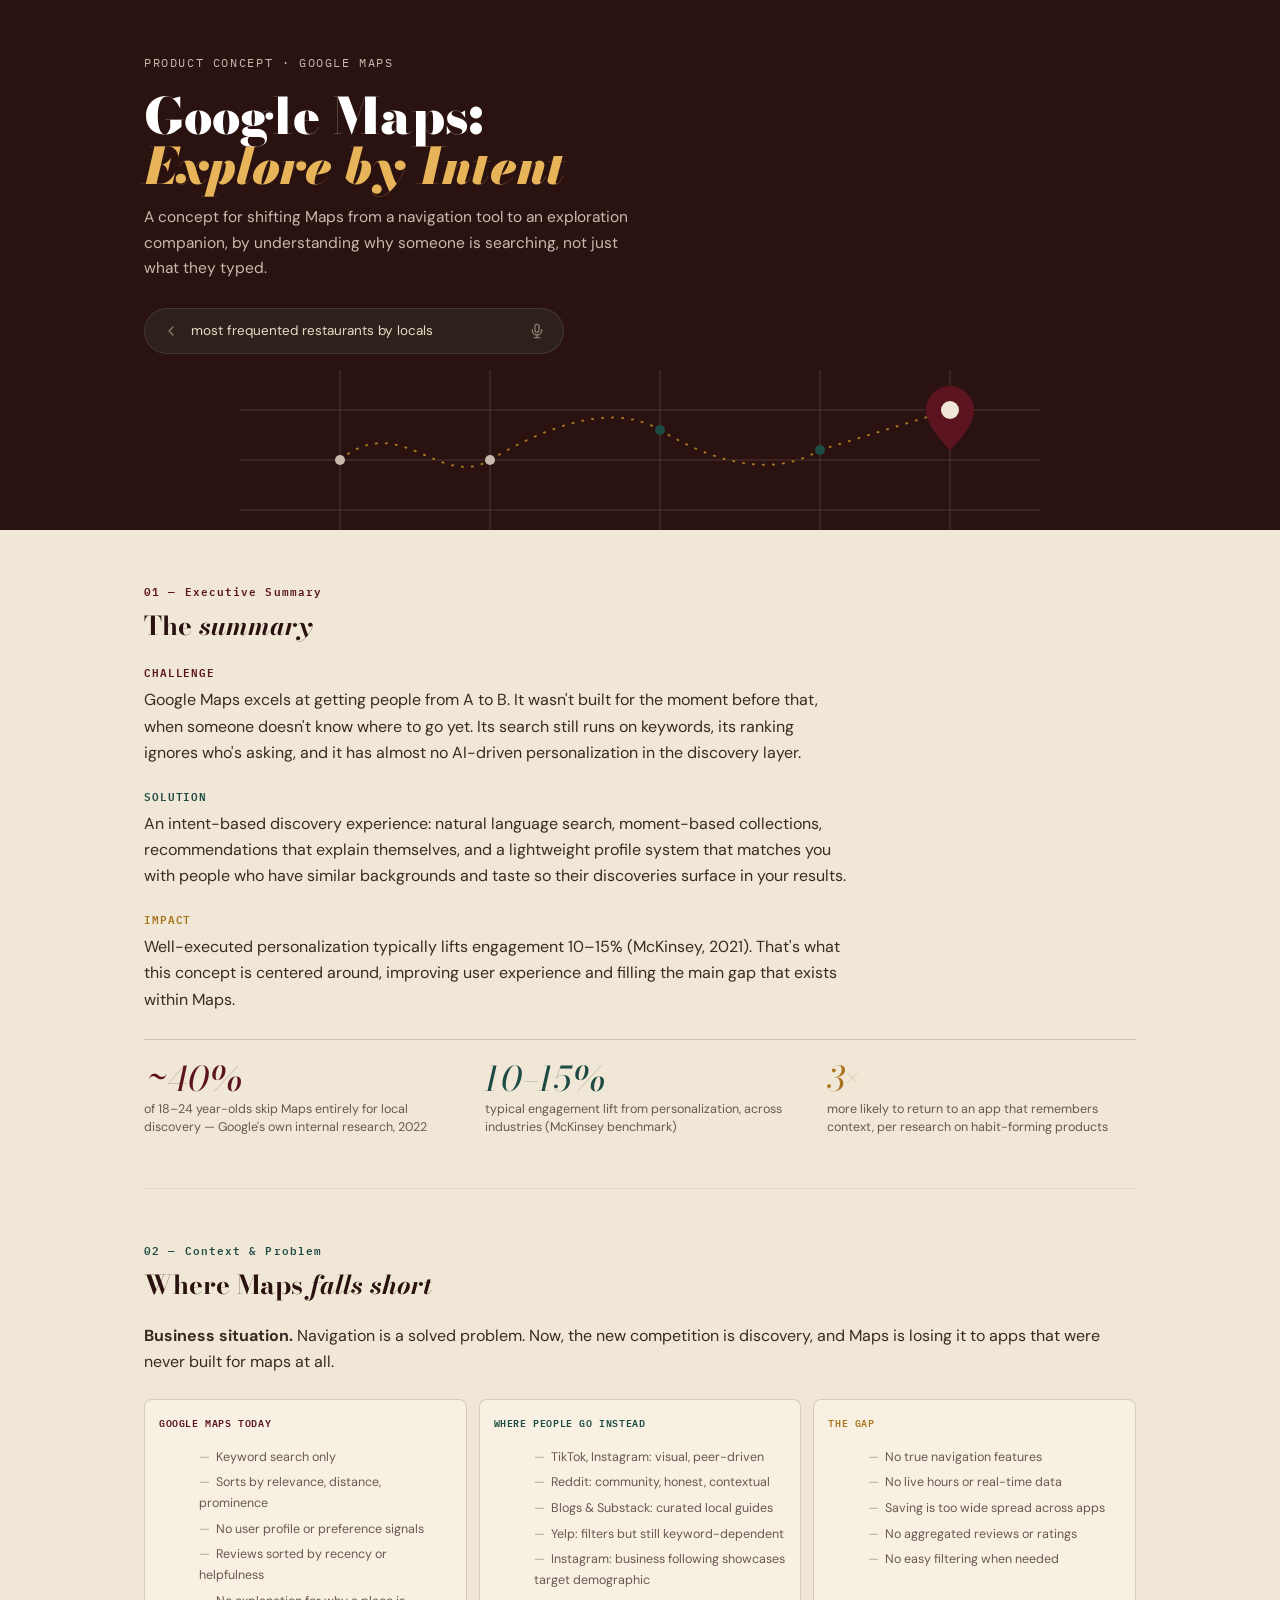
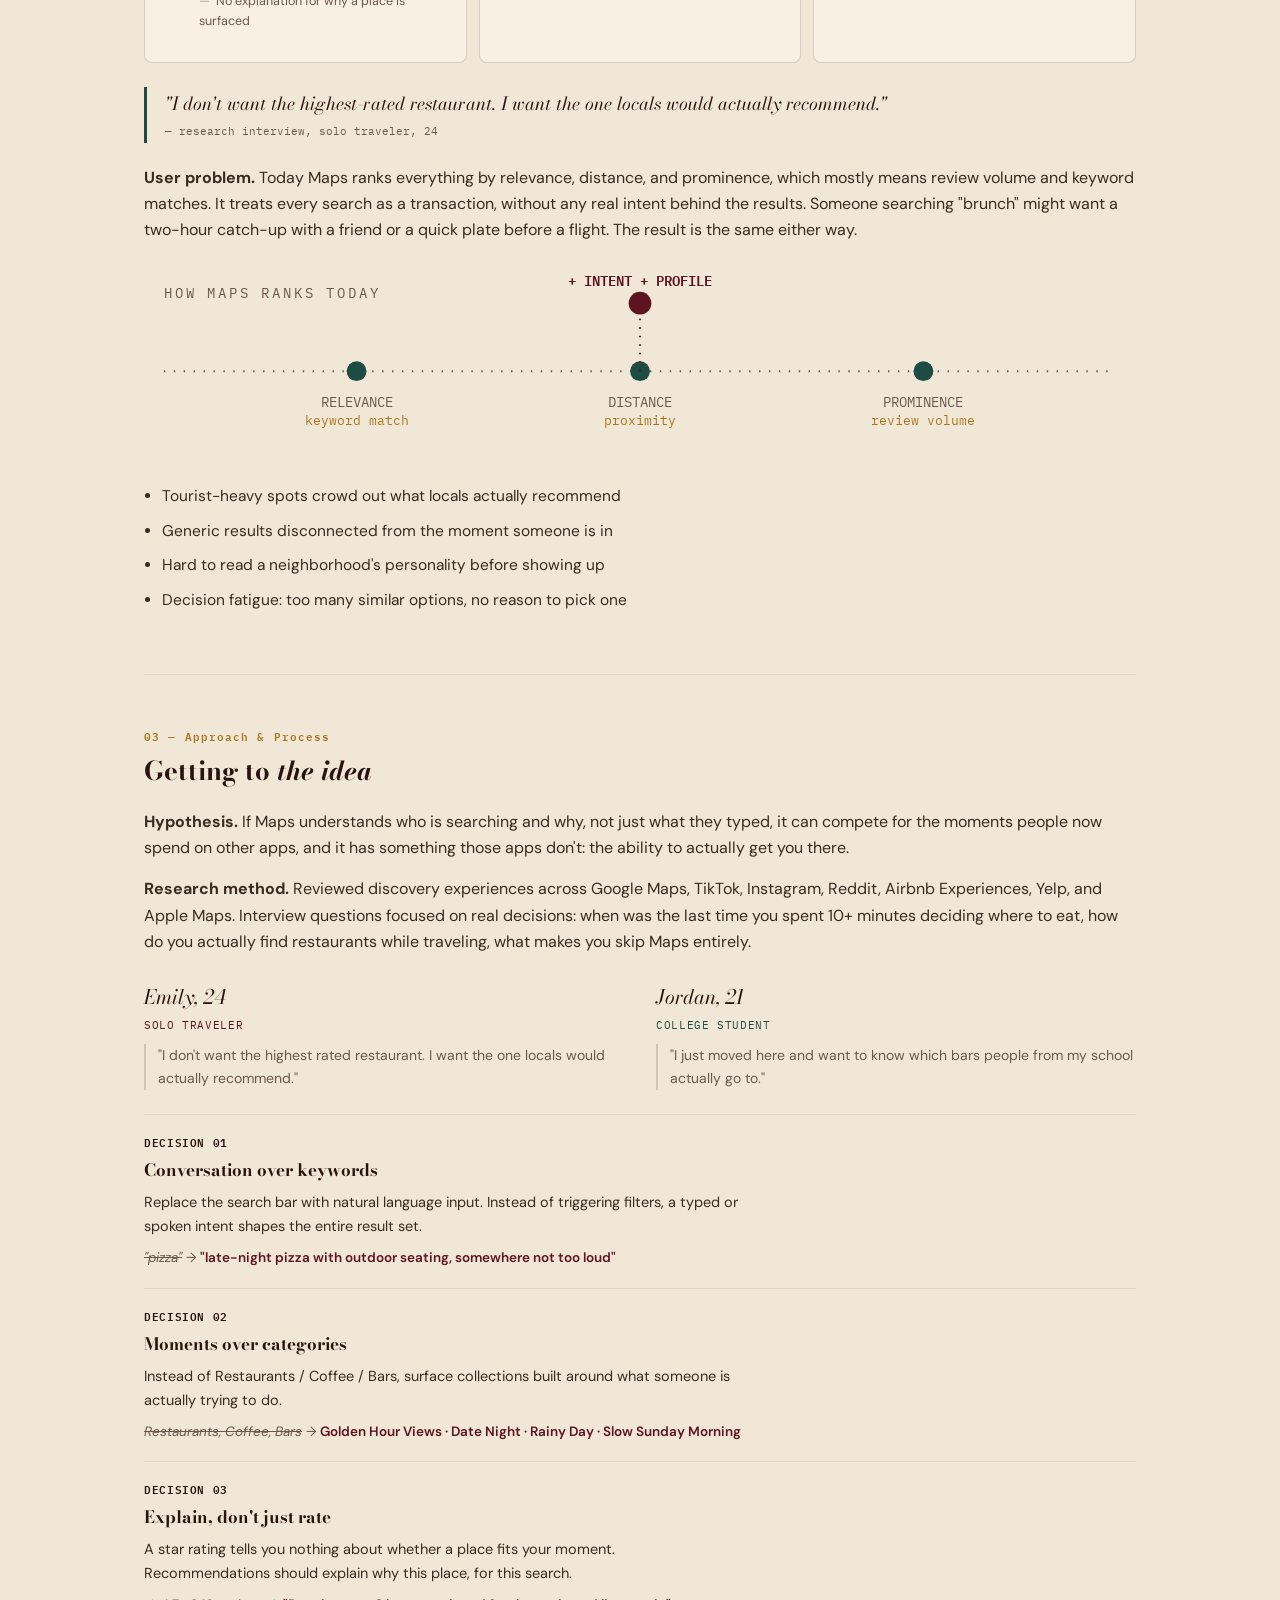
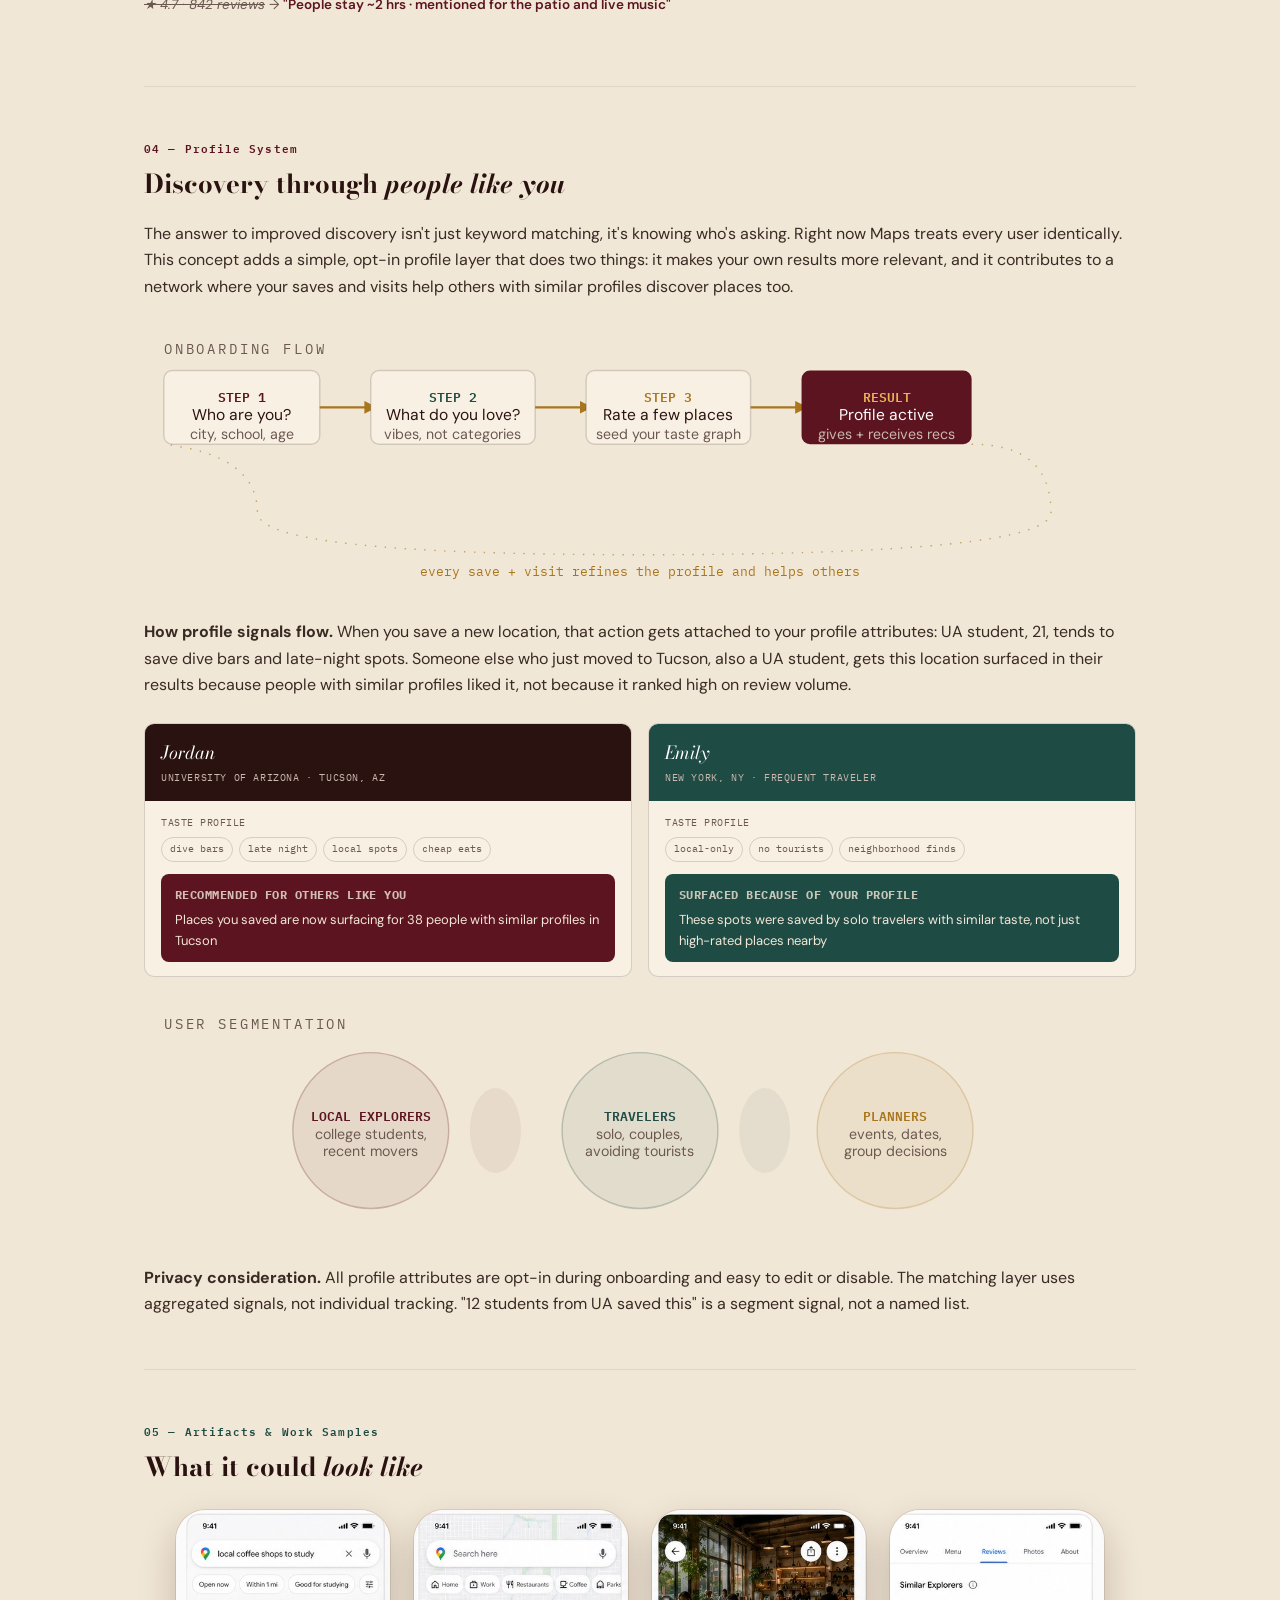
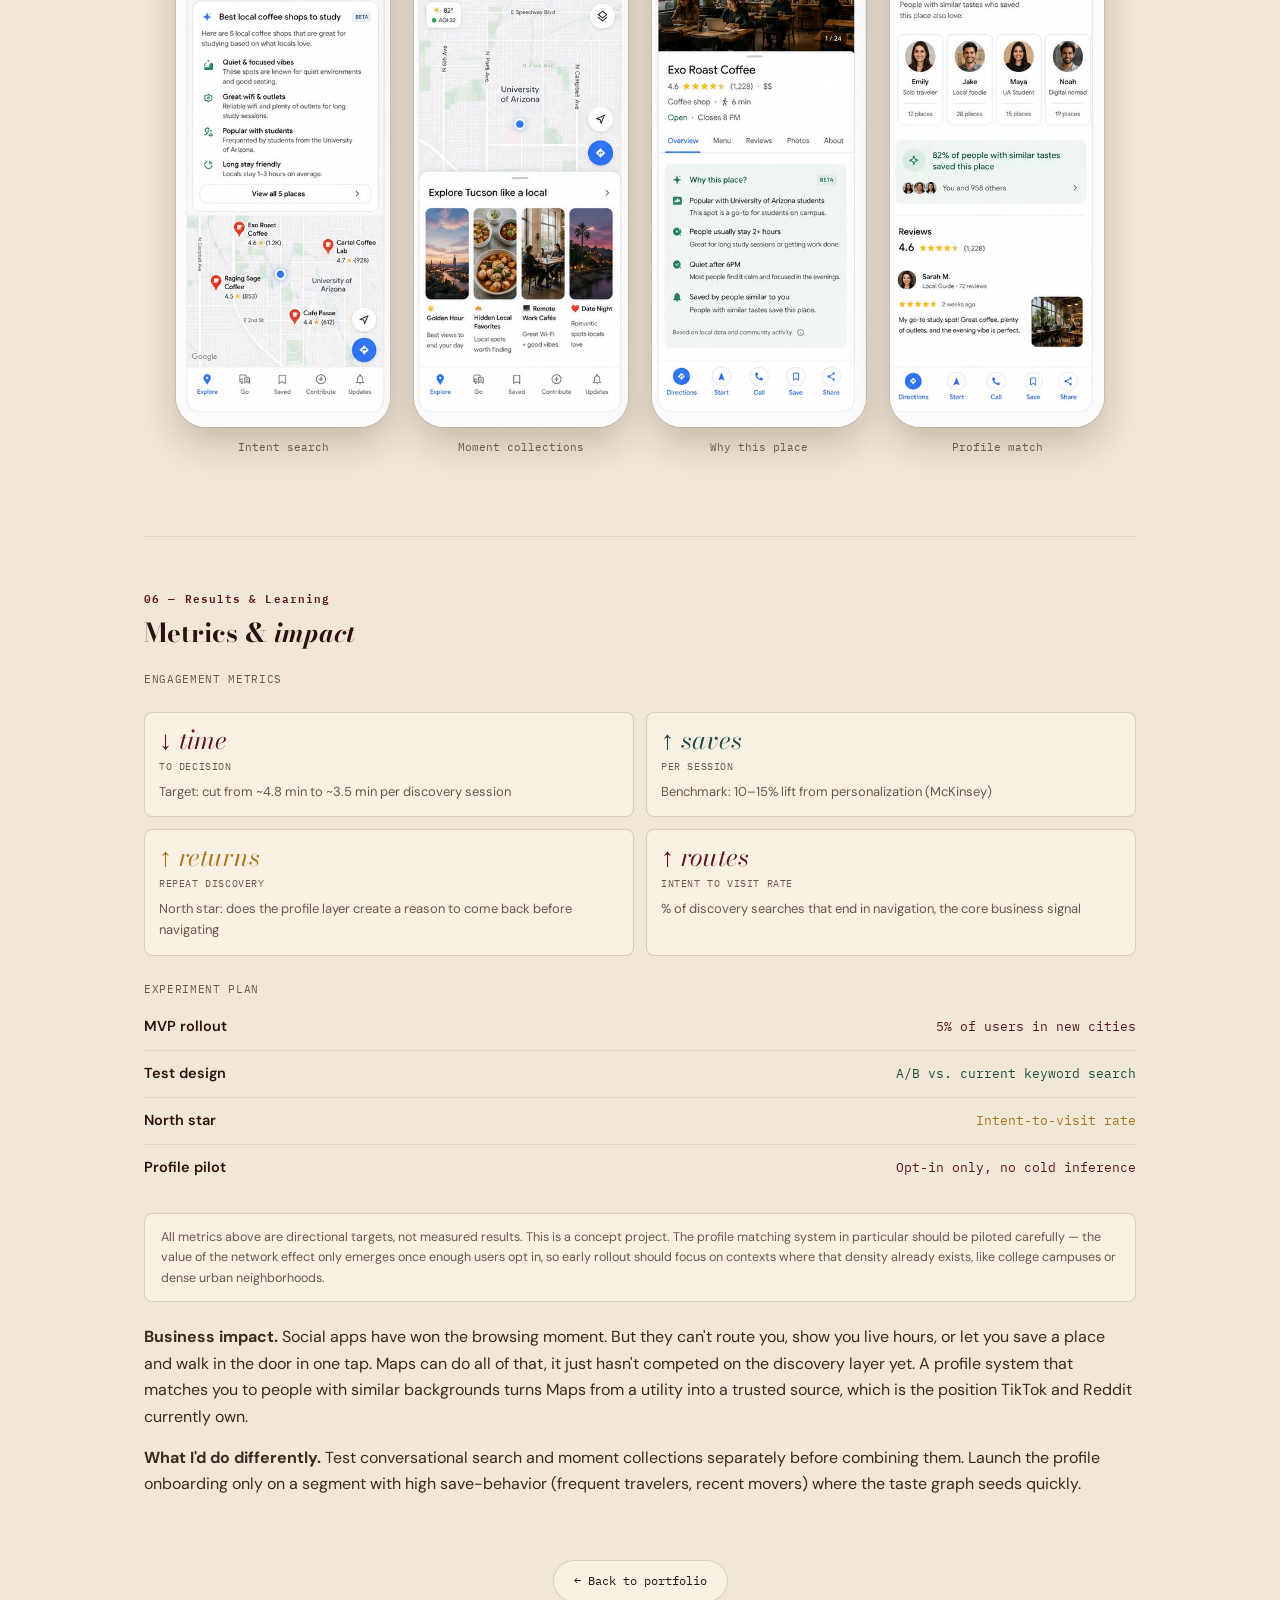
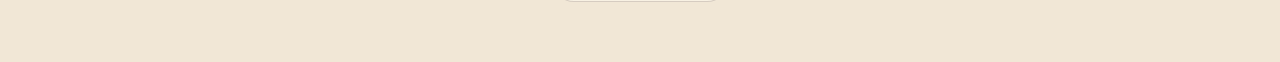
==== case-study2.html @ 4a2c05b0 "Add files via upload" ====
<!DOCTYPE html>
<html lang="en"><head>
    <meta charset="UTF-8">
<meta name="viewport" content="width=device-width, initial-scale=1.0">
<title>Google Maps: Explore by Intent · Luiza Andrade</title>
<link rel="preconnect" href="https://fonts.googleapis.com">
<link href="https://fonts.googleapis.com/css2?family=Bodoni+Moda:ital,wght@0,400;0,700;0,900;1,500&amp;family=DM+Sans:ital,wght@0,400;0,500;0,600;0,700;1,400&amp;family=IBM+Plex+Mono:wght@500;600&amp;display=swap" rel="stylesheet">
<style>
  :root{
    --maroon:#5C1420;
    --teal:#1F4B45;
    --gold:#A9761E;
    --cream:#F1E7D6;
    --card:#F8F1E3;
    --ink:#2A1210;
    --sub:#6B5850;
    --line:rgba(42,18,16,0.16);
    --line-soft:rgba(42,18,16,0.08);
    --maxw:740px;
  }
  *{box-sizing:border-box;}
  @media(min-width:900px){ :root{ --maxw:860px; } }
  @media(min-width:1180px){ :root{ --maxw:1040px; } }
  @media(min-width:1500px){ :root{ --maxw:1140px; } }
  body{ margin:0; background:var(--cream); color:var(--ink); font-family:'DM Sans',sans-serif; line-height:1.65; font-size:16px; }
  p{ margin:0 0 15px 0; color:#3A2A24; } p:last-child{ margin-bottom:0; }
  a{ color:var(--maroon); }

  /* Font system:
     Bodoni Moda = section headings, large display numbers, pull quotes
     DM Sans = body copy, labels, UI text
     IBM Plex Mono = section numbers, tags, data labels, code-like UI elements */

  .wrap{ max-width:var(--maxw); margin:0 auto; padding:0 24px; }

  /* HERO */
  .hero{ background:var(--ink); color:var(--cream); padding:54px 0 0 0; }
  .hero-inner{ max-width:var(--maxw); margin:0 auto; padding:0 24px; }
  .kicker{ font-family:'IBM Plex Mono'; font-size:11.5px; letter-spacing:.14em; text-transform:uppercase; color:#C9B9AE; margin-bottom:18px; }
  .hero h1{ font-family:'Bodoni Moda',serif; font-weight:900; font-size:50px; line-height:1.0; color:#fff; margin:0 0 6px 0; }
  .hero h1 em{ font-style:italic; color:#E7B45A; }
  .hero .sub{ color:#CBB9AE; font-size:15.5px; max-width:46ch; margin:14px 0 26px 0; }
  .maps-bar{ background:#2E211B; border:1px solid rgba(255,255,255,0.1); border-radius:100px; padding:11px 18px; display:flex; align-items:center; gap:12px; max-width:420px; }
  .maps-bar .mb-icon{ width:16px; height:16px; flex-shrink:0; color:#8A7B6C; }
  .maps-bar .txt{ font-size:13.5px; color:#E5DCC5; }
  .maps-bar .mic{ margin-left:auto; }
  .hero-map{ height:160px; margin-top:16px; }
  .hero-map svg{ width:100%; height:100%; display:block; }

  /* SECTIONS */
  section{ padding:52px 0; border-bottom:1px solid var(--line-soft); position:relative; }
  section:last-of-type{ border-bottom:none; }
  .snum{ font-family:'IBM Plex Mono'; font-size:11px; letter-spacing:.1em; margin-bottom:10px; font-weight:600; }
  .snum.c1{ color:var(--maroon); } .snum.c2{ color:var(--teal); } .snum.c3{ color:var(--gold); } .snum.c4{ color:var(--maroon); } .snum.c5{ color:var(--teal); }
  h2{ font-family:'Bodoni Moda',serif; font-weight:700; font-size:26px; margin:0 0 22px 0; line-height:1.2; }
  h2 em{ font-style:italic; }

  /* EXEC SUMMARY */
  .lead-block{ margin-bottom:20px; }
  .lead-block:last-child{ margin-bottom:0; }
  .lead-block .tag{ font-family:'IBM Plex Mono'; font-size:11px; text-transform:uppercase; letter-spacing:.08em; font-weight:600; margin-bottom:6px; display:block; }
  .tag.m{ color:var(--maroon); } .tag.t{ color:var(--teal); } .tag.g{ color:var(--gold); }
  .lead-block p{ font-size:16px; max-width:64ch; }
  .stat-row{ display:flex; gap:32px; margin-top:26px; padding-top:22px; border-top:1px solid var(--line); flex-wrap:wrap; }
  .stat{ flex:1; min-width:120px; }
  .stat .n{ font-family:'Bodoni Moda',serif; font-style:italic; font-size:34px; line-height:1; }
  .stat.m .n{ color:var(--maroon); } .stat.t .n{ color:var(--teal); } .stat.g .n{ color:var(--gold); }
  .stat .d{ font-size:12.5px; color:var(--sub); margin-top:5px; line-height:1.4; }

  /* CONTEXT */
  .quote-block{ border-left:3px solid var(--teal); padding:2px 0 2px 18px; margin:22px 0; }
  .quote-block p{ font-family:'Bodoni Moda',serif; font-style:italic; font-size:18px; color:var(--ink); margin-bottom:4px; }
  .quote-block .src{ font-family:'IBM Plex Mono'; font-size:11px; color:var(--sub); }
  ul.plain{ margin:0; padding-left:18px; }
  ul.plain li{ margin-bottom:9px; font-size:15.5px; color:#3A2A24; }

  /* Ranking diagram */
  .diagram{ margin:28px 0; }
  .diagram svg{ width:100%; height:auto; display:block; }

  /* Competitive landscape */
  .comp-grid{ display:grid; grid-template-columns:1fr 1fr 1fr; gap:12px; margin:24px 0; }
  .comp-col{ background:var(--card); border:1px solid var(--line); border-radius:8px; padding:14px; }
  .comp-col .ch{ font-family:'IBM Plex Mono'; font-size:10px; text-transform:uppercase; letter-spacing:.06em; margin-bottom:10px; font-weight:600; }
  .comp-col.maps .ch{ color:var(--maroon); }
  .comp-col.social .ch{ color:var(--teal); }
  .comp-col.gap .ch{ color:var(--gold); }
  .comp-col li{ font-size:12.5px; color:var(--sub); margin-bottom:5px; list-style:none; padding-left:0; }
  .comp-col li::before{ content:"—"; margin-right:6px; opacity:0.5; }

  /* APPROACH */
  .persona-row{ display:flex; gap:32px; margin:24px 0; flex-wrap:wrap; }
  .persona{ flex:1; min-width:220px; }
  .persona .pname{ font-family:'Bodoni Moda',serif; font-style:italic; font-size:20px; }
  .persona .pmeta{ font-family:'IBM Plex Mono'; font-size:10.5px; text-transform:uppercase; letter-spacing:.06em; margin:4px 0 10px 0; }
  .persona:nth-child(1) .pmeta{ color:var(--maroon); }
  .persona:nth-child(2) .pmeta{ color:var(--teal); }
  .persona .pq{ font-size:14px; color:var(--sub); border-left:2px solid var(--line); padding-left:12px; }

  .decision{ padding:18px 0; border-top:1px solid var(--line-soft); }
  .decision:first-child{ border-top:none; }
  .decision .dl{ font-family:'IBM Plex Mono'; font-size:10.5px; text-transform:uppercase; letter-spacing:.06em; margin-bottom:6px; font-weight:600; }
  .decision:nth-child(1) .dl{ color:var(--maroon); }
  .decision:nth-child(2) .dl{ color:var(--teal); }
  .decision:nth-child(3) .dl{ color:var(--gold); }
  .decision h4{ font-family:'Bodoni Moda',serif; font-weight:700; font-size:17px; margin:0 0 7px 0; }
  .decision p{ font-size:14.5px; max-width:60ch; margin-bottom:8px; }
  .swap{ font-size:13.5px; color:var(--sub); font-style:italic; }
  .swap s{ color:var(--sub); }
  .swap b{ color:var(--maroon); font-style:normal; font-weight:600; }

  /* PROFILE SYSTEM */
  .onboard-flow{ margin:28px 0; }
  .onboard-flow svg{ width:100%; height:auto; }

  .profile-demo{ display:flex; gap:16px; margin:24px 0; flex-wrap:wrap; }
  .profile-card{ flex:1; min-width:240px; background:var(--card); border:1px solid var(--line); border-radius:10px; overflow:hidden; }
  .profile-card .ph{ background:var(--ink); padding:14px 16px; }
  .profile-card .ph .phn{ font-family:'Bodoni Moda',serif; font-style:italic; font-size:18px; color:#fff; }
  .profile-card .ph .phm{ font-family:'IBM Plex Mono'; font-size:10px; color:#C9B9AE; text-transform:uppercase; letter-spacing:.06em; margin-top:3px; }
  .profile-card .pb{ padding:14px 16px; }
  .profile-tag-row{ display:flex; gap:6px; flex-wrap:wrap; margin-top:6px; }
  .ptag{ font-family:'IBM Plex Mono'; font-size:10px; padding:3px 8px; border-radius:100px; border:1px solid var(--line); color:var(--sub); }
  .rec-from{ background:var(--maroon); color:var(--cream); border-radius:8px; padding:11px 14px; margin-top:12px; font-size:13px; }
  .rec-from b{ display:block; font-size:12px; font-family:'IBM Plex Mono'; letter-spacing:.04em; opacity:0.8; margin-bottom:4px; }

  .seg-diagram{ margin:26px 0; }
  .seg-diagram svg{ width:100%; height:auto; }

  .engage-grid{ display:grid; grid-template-columns:1fr 1fr; gap:12px; margin:24px 0; }
  .engage-cell{ background:var(--card); border:1px solid var(--line); border-radius:8px; padding:14px; }
  .engage-cell .en{ font-family:'Bodoni Moda',serif; font-style:italic; font-size:26px; line-height:1; }
  .engage-cell.m .en{ color:var(--maroon); }
  .engage-cell.t .en{ color:var(--teal); }
  .engage-cell.g .en{ color:var(--gold); }
  .engage-cell .el{ font-family:'IBM Plex Mono'; font-size:10px; text-transform:uppercase; letter-spacing:.06em; color:var(--sub); margin-top:6px; }
  .engage-cell .ed{ font-size:13px; color:var(--sub); margin-top:5px; }

  /* WIREFRAMES */
  .wf-row{ display:flex; gap:24px; flex-wrap:wrap; justify-content:center; margin:28px 0; }
  .wf-item{ text-align:center; }
  .wf-phone{ width:214px; height:517px; border-radius:30px; overflow:hidden; box-shadow:0 16px 36px rgba(42,18,16,0.22), 0 0 0 1px rgba(42,18,16,0.1); background:var(--card); }
  .wf-phone .scr{ width:100%; height:100%; background-size:cover; background-position:center; cursor:default; }
  .wf-phone .scr > *{ display:none; }
  .wl{ height:9px; background:rgba(42,18,16,0.12); border-radius:3px; margin-bottom:7px; }
  .wl.w60{ width:60%; } .wl.w80{ width:80%; } .wl.w40{ width:40%; }
  .wb{ background:rgba(42,18,16,0.1); border-radius:6px; }
  .wf-cap{ font-family:'IBM Plex Mono'; font-size:10.5px; color:var(--sub); margin-top:12px; }

  /* Wireframe internals */
  .wf-search{ background:rgba(42,18,16,0.08); border-radius:100px; height:18px; margin-bottom:8px; }
  .wf-chip-row{ display:flex; gap:4px; margin-bottom:10px; }
  .wf-chip{ height:14px; border:1px solid rgba(92,20,32,0.3); border-radius:100px; flex:1; }
  .wf-result{ display:flex; gap:6px; margin-bottom:7px; align-items:flex-start; }
  .wf-thumb{ width:28px; height:28px; background:rgba(42,18,16,0.1); border-radius:4px; flex-shrink:0; }
  .wf-txt{ flex:1; }
  .wf-mm{ display:grid; grid-template-columns:1fr 1fr; gap:5px; }
  .wf-mc{ border-radius:6px; height:44px; }
  .wf-badge{ background:rgba(92,20,32,0.12); border-radius:100px; padding:3px 8px; font-family:'IBM Plex Mono'; font-size:8px; color:var(--maroon); display:inline-block; margin-top:8px; }
  .wf-avatar{ width:24px; height:24px; border-radius:100px; background:rgba(42,18,16,0.12); display:inline-block; margin-right:3px; }
  .wf-profile-row{ display:flex; align-items:center; gap:5px; margin-top:8px; }

  /* RESULTS */
  .metric-table{ margin:6px 0 22px 0; }
  .metric-row{ display:flex; justify-content:space-between; align-items:baseline; padding:11px 0; border-top:1px solid var(--line-soft); font-size:14.5px; }
  .metric-row:first-child{ border-top:none; }
  .metric-row .mname{ font-weight:600; }
  .metric-row .mval{ font-family:'IBM Plex Mono'; font-size:13px; }
  .metric-row.m .mval{ color:var(--maroon); }
  .metric-row.t .mval{ color:var(--teal); }
  .metric-row.g .mval{ color:var(--gold); }
  .caveat{ background:var(--card); border:1px solid var(--line); border-radius:8px; padding:13px 16px; font-size:12.5px; color:var(--sub); margin-top:4px; }

  footer{ padding:10px 0 60px 0; text-align:center; }
  footer a{ display:inline-block; font-family:'IBM Plex Mono'; font-size:12px; color:var(--ink); text-decoration:none; border:1px solid var(--line); padding:10px 20px; border-radius:100px; background:var(--card); }
  footer a:hover{ background:var(--ink); color:var(--cream); }

  @media(max-width:680px){
    .hero h1{ font-size:36px; }
    h2{ font-size:22px; }
    .persona-row,.profile-demo,.comp-grid,.engage-grid{ flex-direction:column; grid-template-columns:1fr; }
  }
</style>
</head>
<body id="artifacts-component-root-html">



<div id="page-content">
<!-- HERO -->
<div class="hero">
  <div class="hero-inner">
    <div class="kicker">Product Concept · Google Maps</div>
    <h1>Google Maps:<br><em>Explore by Intent</em></h1>
    <p class="sub">A concept for shifting Maps from a navigation tool to an exploration companion, by understanding why someone is searching, not just what they typed.</p>
    <div class="maps-bar">
      <svg class="mb-icon" viewBox="0 0 24 24" fill="none" stroke="currentColor" stroke-width="2" stroke-linecap="round" stroke-linejoin="round"><path d="M15 6l-6 6 6 6"/></svg>
      <span class="txt">most frequented restaurants by locals</span>
      <svg class="mb-icon mic" viewBox="0 0 24 24" fill="none" stroke="currentColor" stroke-width="2" stroke-linecap="round" stroke-linejoin="round"><path d="M12 2a3 3 0 0 0-3 3v6a3 3 0 0 0 6 0V5a3 3 0 0 0-3-3z"/><path d="M19 10v1a7 7 0 0 1-14 0v-1"/><line x1="12" y1="18" x2="12" y2="22"/><line x1="8" y1="22" x2="16" y2="22"/></svg>
    </div>
    <div class="hero-map">
      <svg viewBox="0 0 800 160" fill="none">
        <!-- street grid -->
        <g opacity="0.22" stroke="#C9B9AE" stroke-width="1">
          <line x1="0" y1="40" x2="800" y2="40"></line>
          <line x1="0" y1="90" x2="800" y2="90"></line>
          <line x1="0" y1="140" x2="800" y2="140"></line>
          <line x1="100" y1="0" x2="100" y2="160"></line>
          <line x1="250" y1="0" x2="250" y2="160"></line>
          <line x1="420" y1="0" x2="420" y2="160"></line>
          <line x1="580" y1="0" x2="580" y2="160"></line>
          <line x1="710" y1="0" x2="710" y2="160"></line>
        </g>
        <!-- route -->
        <path d="M100 90 C160 40 200 120 250 90 S370 30 420 60 S530 110 580 80 T710 40" stroke="#A9761E" stroke-width="2" stroke-dasharray="1 9" stroke-linecap="round" fill="none"></path>
        <!-- stops -->
        <circle cx="100" cy="90" r="5" fill="#C9B9AE"></circle>
        <circle cx="250" cy="90" r="5" fill="#C9B9AE"></circle>
        <circle cx="420" cy="60" r="5" fill="#1F4B45"></circle>
        <circle cx="580" cy="80" r="5" fill="#1F4B45"></circle>
        <!-- destination pin -->
        <path d="M710 16c-13 0-24 11-24 24 0 18 24 40 24 40s24-22 24-40c0-13-11-24-24-24z" fill="#5C1420"></path>
        <circle cx="710" cy="40" r="9" fill="#F1E7D6"></circle>
      </svg>
    </div>
  </div>
</div>

<div class="wrap">

<!-- 01: EXECUTIVE SUMMARY -->
<section id="exec">
  
  <div class="snum c1">01 — Executive Summary</div>
  <h2>The <em>summary</em></h2>
  <div class="lead-block">
    <span class="tag m">Challenge</span>
    <p>Google Maps excels at getting people from A to B. It wasn't built for the moment before that, when someone doesn't know where to go yet. Its search still runs on keywords, its ranking ignores who's asking, and it has almost no AI-driven personalization in the discovery layer.</p>
  </div>
  <div class="lead-block">
    <span class="tag t">Solution</span>
    <p>An intent-based discovery experience: natural language search, moment-based collections, recommendations that explain themselves, and a lightweight profile system that matches you with people who have similar backgrounds and taste so their discoveries surface in your results.</p>
  </div>
  <div class="lead-block">
    <span class="tag g">Impact</span>
    <p>Well-executed personalization typically lifts engagement 10–15% (McKinsey, 2021). That's what this concept is centered around, improving user experience and filling the main gap that exists within Maps.</p>
  </div>
  <div class="stat-row">
    <div class="stat m"><div class="n">~40%</div><div class="d">of 18–24 year-olds skip Maps entirely for local discovery — Google's own internal research, 2022</div></div>
    <div class="stat t"><div class="n">10–15%</div><div class="d">typical engagement lift from personalization, across industries (McKinsey benchmark)</div></div>
    <div class="stat g"><div class="n">3×</div><div class="d">more likely to return to an app that remembers context, per research on habit-forming products</div></div>
  </div>
</section>

<!-- 02: CONTEXT & PROBLEM -->
<section id="context">
  
  <div class="snum c2">02 — Context &amp; Problem</div>
  <h2>Where Maps <em>falls short</em></h2>
  <p><b>Business situation.</b> Navigation is a solved problem. Now, the new competition is discovery, and Maps is losing it to apps that were never built for maps at all.</p>

  <div class="comp-grid">
    <div class="comp-col maps">
      <div class="ch">Google Maps today</div>
      <ul>
        <li>Keyword search only</li>
        <li>Sorts by relevance, distance, prominence</li>
        <li>No user profile or preference signals</li>
        <li>Reviews sorted by recency or helpfulness</li>
        <li>No explanation for why a place is surfaced</li>
      </ul>
    </div>
    <div class="comp-col social">
      <div class="ch">Where people go instead</div>
      <ul>
        <li>TikTok, Instagram: visual, peer-driven</li>
        <li>Reddit: community, honest, contextual</li>
        <li>Blogs &amp; Substack: curated local guides</li>
        <li>Yelp: filters but still keyword-dependent</li>
        <li>Instagram: business following showcases target demographic</li>
      </ul>
    </div>
    <div class="comp-col gap">
      <div class="ch">The gap</div>
      <ul>
        <li>No true navigation features</li>
        <li>No live hours or real-time data</li>
        <li>Saving is too wide spread across apps</li>
        <li>No aggregated reviews or ratings</li>
        <li>No easy filtering when needed</li>
      </ul>
    </div>
  </div>

  <div class="quote-block">
    <p>"I don't want the highest-rated restaurant. I want the one locals would actually recommend."</p>
    <div class="src">— research interview, solo traveler, 24</div>
  </div>

  <p><b>User problem.</b> Today Maps ranks everything by relevance, distance, and prominence, which mostly means review volume and keyword matches. It treats every search as a transaction, without any real intent behind the results. Someone searching "brunch" might want a two-hour catch-up with a friend or a quick plate before a flight. The result is the same either way.</p>

  <!-- Ranking diagram -->
  <div class="diagram">
    <svg viewBox="0 0 700 130" fill="none">
      <text x="14" y="18" font-family="IBM Plex Mono" font-size="10" fill="#6B5850" letter-spacing="2">HOW MAPS RANKS TODAY</text>
      <line x1="14" y1="70" x2="686" y2="70" stroke="#6B5850" stroke-width="1.5" stroke-dasharray="1 6"></line>
      <circle cx="150" cy="70" r="7" fill="#1F4B45"></circle>
      <text x="150" y="95" text-anchor="middle" font-family="IBM Plex Mono" font-size="10" fill="#6B5850">RELEVANCE</text>
      <text x="150" y="108" text-anchor="middle" font-family="IBM Plex Mono" font-size="9" fill="#A9761E">keyword match</text>
      <circle cx="350" cy="70" r="7" fill="#1F4B45"></circle>
      <text x="350" y="95" text-anchor="middle" font-family="IBM Plex Mono" font-size="10" fill="#6B5850">DISTANCE</text>
      <text x="350" y="108" text-anchor="middle" font-family="IBM Plex Mono" font-size="9" fill="#A9761E">proximity</text>
      <circle cx="550" cy="70" r="7" fill="#1F4B45"></circle>
      <text x="550" y="95" text-anchor="middle" font-family="IBM Plex Mono" font-size="10" fill="#6B5850">PROMINENCE</text>
      <text x="550" y="108" text-anchor="middle" font-family="IBM Plex Mono" font-size="9" fill="#A9761E">review volume</text>
      <!-- proposed addition -->
      <line x1="350" y1="70" x2="350" y2="28" stroke="#5C1420" stroke-width="1.5" stroke-dasharray="1 5"></line>
      <circle cx="350" cy="22" r="8" fill="#5C1420"></circle>
      <text x="350" y="10" text-anchor="middle" font-family="IBM Plex Mono" font-size="10" fill="#5C1420" font-weight="600">+ INTENT + PROFILE</text>
    </svg>
  </div>

  <ul class="plain">
    <li>Tourist-heavy spots crowd out what locals actually recommend</li>
    <li>Generic results disconnected from the moment someone is in</li>
    <li>Hard to read a neighborhood's personality before showing up</li>
    <li>Decision fatigue: too many similar options, no reason to pick one</li>
  </ul>
</section>

<!-- 03: APPROACH & PROCESS -->
<section id="approach">
  
  <div class="snum c3">03 — Approach &amp; Process</div>
  <h2>Getting to <em>the idea</em></h2>
  <p><b>Hypothesis.</b> If Maps understands who is searching and why, not just what they typed, it can compete for the moments people now spend on other apps, and it has something those apps don't: the ability to actually get you there.</p>
  <p><b>Research method.</b> Reviewed discovery experiences across Google Maps, TikTok, Instagram, Reddit, Airbnb Experiences, Yelp, and Apple Maps. Interview questions focused on real decisions: when was the last time you spent 10+ minutes deciding where to eat, how do you actually find restaurants while traveling, what makes you skip Maps entirely.</p>

  <div class="persona-row">
    <div class="persona">
      <div class="pname">Emily, 24</div>
      <div class="pmeta">Solo Traveler</div>
      <div class="pq">"I don't want the highest rated restaurant. I want the one locals would actually recommend."</div>
    </div>
    <div class="persona">
      <div class="pname">Jordan, 21</div>
      <div class="pmeta">College Student</div>
      <div class="pq">"I just moved here and want to know which bars people from my school actually go to."</div>
    </div>
  </div>

  <div class="decision">
    <div class="dl">Decision 01</div>
    <h4>Conversation over keywords</h4>
    <p>Replace the search bar with natural language input. Instead of triggering filters, a typed or spoken intent shapes the entire result set.</p>
    <div class="swap"><s>"pizza"</s> → <b>"late-night pizza with outdoor seating, somewhere not too loud"</b></div>
  </div>
  <div class="decision">
    <div class="dl">Decision 02</div>
    <h4>Moments over categories</h4>
    <p>Instead of Restaurants / Coffee / Bars, surface collections built around what someone is actually trying to do.</p>
    <div class="swap"><s>Restaurants, Coffee, Bars</s> → <b>Golden Hour Views · Date Night · Rainy Day · Slow Sunday Morning</b></div>
  </div>
  <div class="decision">
    <div class="dl">Decision 03</div>
    <h4>Explain, don't just rate</h4>
    <p>A star rating tells you nothing about whether a place fits your moment. Recommendations should explain why this place, for this search.</p>
    <div class="swap"><s>★ 4.7 · 842 reviews</s> → <b>"People stay ~2 hrs · mentioned for the patio and live music"</b></div>
  </div>
</section>

<!-- 04: PROFILE SYSTEM (new dedicated section) -->
<section id="profiles">
  
  <div class="snum c4">04 — Profile System</div>
  <h2>Discovery through <em>people like you</em></h2>
  <p>The answer to improved discovery isn't just keyword matching, it's knowing who's asking. Right now Maps treats every user identically. This concept adds a simple, opt-in profile layer that does two things: it makes your own results more relevant, and it contributes to a network where your saves and visits help others with similar profiles discover places too.</p>

  <!-- Onboarding flow diagram -->
  <div class="onboard-flow">
    <svg viewBox="0 0 700 180" fill="none">
      <text x="14" y="18" font-family="IBM Plex Mono" font-size="10" fill="#6B5850" letter-spacing="2">ONBOARDING FLOW</text>
      <!-- steps -->
      <rect x="14" y="30" width="110" height="52" rx="6" fill="#F8F1E3" stroke="rgba(42,18,16,0.16)"></rect>
      <text x="69" y="52" text-anchor="middle" font-family="IBM Plex Mono" font-size="9" fill="#5C1420" font-weight="600">STEP 1</text>
      <text x="69" y="65" text-anchor="middle" font-family="DM Sans" font-size="11" fill="#2A1210">Who are you?</text>
      <text x="69" y="78" text-anchor="middle" font-family="DM Sans" font-size="10" fill="#6B5850">city, school, age</text>

      <line x1="124" y1="56" x2="160" y2="56" stroke="#A9761E" stroke-width="1.5" marker-end="url(#arr)"></line>

      <rect x="160" y="30" width="116" height="52" rx="6" fill="#F8F1E3" stroke="rgba(42,18,16,0.16)"></rect>
      <text x="218" y="52" text-anchor="middle" font-family="IBM Plex Mono" font-size="9" fill="#1F4B45" font-weight="600">STEP 2</text>
      <text x="218" y="65" text-anchor="middle" font-family="DM Sans" font-size="11" fill="#2A1210">What do you love?</text>
      <text x="218" y="78" text-anchor="middle" font-family="DM Sans" font-size="10" fill="#6B5850">vibes, not categories</text>

      <line x1="276" y1="56" x2="312" y2="56" stroke="#A9761E" stroke-width="1.5" marker-end="url(#arr)"></line>

      <rect x="312" y="30" width="116" height="52" rx="6" fill="#F8F1E3" stroke="rgba(42,18,16,0.16)"></rect>
      <text x="370" y="52" text-anchor="middle" font-family="IBM Plex Mono" font-size="9" fill="#A9761E" font-weight="600">STEP 3</text>
      <text x="370" y="65" text-anchor="middle" font-family="DM Sans" font-size="11" fill="#2A1210">Rate a few places</text>
      <text x="370" y="78" text-anchor="middle" font-family="DM Sans" font-size="10" fill="#6B5850">seed your taste graph</text>

      <line x1="428" y1="56" x2="464" y2="56" stroke="#A9761E" stroke-width="1.5" marker-end="url(#arr)"></line>

      <rect x="464" y="30" width="120" height="52" rx="6" fill="#5C1420"></rect>
      <text x="524" y="52" text-anchor="middle" font-family="IBM Plex Mono" font-size="9" fill="#E7B45A" font-weight="600">RESULT</text>
      <text x="524" y="65" text-anchor="middle" font-family="DM Sans" font-size="11" fill="#fff">Profile active</text>
      <text x="524" y="78" text-anchor="middle" font-family="DM Sans" font-size="10" fill="#C9B9AE">gives + receives recs</text>

      <!-- feedback loop arrow -->
      <path d="M584 82 Q640 82 640 130 Q640 160 350 160 Q80 160 80 130 Q80 90 14 82" stroke="#A9761E" stroke-width="1" fill="none" stroke-dasharray="1 6" opacity="0.6"></path>
      <text x="350" y="175" text-anchor="middle" font-family="IBM Plex Mono" font-size="9" fill="#A9761E">every save + visit refines the profile and helps others</text>

      <defs>
        <marker id="arr" markerWidth="6" markerHeight="6" refX="3" refY="3" orient="auto">
          <path d="M0,0 L0,6 L6,3 z" fill="#A9761E"></path>
        </marker>
      </defs>
    </svg>
  </div>

  <p><b>How profile signals flow.</b> When you save a new location, that action gets attached to your profile attributes: UA student, 21, tends to save dive bars and late-night spots. Someone else who just moved to Tucson, also a UA student, gets this location surfaced in their results because people with similar profiles liked it, not because it ranked high on review volume.</p>

  <div class="profile-demo">
    <div class="profile-card">
      <div class="ph">
        <div class="phn">Jordan</div>
        <div class="phm">University of Arizona · Tucson, AZ</div>
      </div>
      <div class="pb">
        <div style="font-family:'IBM Plex Mono'; font-size:10px; color:var(--sub); margin-bottom:6px; text-transform:uppercase; letter-spacing:.05em;">Taste profile</div>
        <div class="profile-tag-row">
          <span class="ptag">dive bars</span>
          <span class="ptag">late night</span>
          <span class="ptag">local spots</span>
          <span class="ptag">cheap eats</span>
        </div>
        <div class="rec-from"><b>RECOMMENDED FOR OTHERS LIKE YOU</b>Places you saved are now surfacing for 38 people with similar profiles in Tucson</div>
      </div>
    </div>
    <div class="profile-card">
      <div class="ph" style="background:var(--teal);">
        <div class="phn">Emily</div>
        <div class="phm">New York, NY · frequent traveler</div>
      </div>
      <div class="pb">
        <div style="font-family:'IBM Plex Mono'; font-size:10px; color:var(--sub); margin-bottom:6px; text-transform:uppercase; letter-spacing:.05em;">Taste profile</div>
        <div class="profile-tag-row">
          <span class="ptag">local-only</span>
          <span class="ptag">no tourists</span>
          <span class="ptag">neighborhood finds</span>
        </div>
        <div class="rec-from" style="background:var(--teal);"><b>SURFACED BECAUSE OF YOUR PROFILE</b>These spots were saved by solo travelers with similar taste, not just high-rated places nearby</div>
      </div>
    </div>
  </div>

  <!-- Segmentation diagram -->
  <div class="seg-diagram">
    <svg viewBox="0 0 700 160" fill="none">
      <text x="14" y="18" font-family="IBM Plex Mono" font-size="10" fill="#6B5850" letter-spacing="2">USER SEGMENTATION</text>
      <!-- circles representing clusters -->
      <circle cx="160" cy="90" r="55" fill="rgba(92,20,32,0.07)" stroke="rgba(92,20,32,0.25)" stroke-width="1"></circle>
      <text x="160" y="83" text-anchor="middle" font-family="IBM Plex Mono" font-size="9" fill="#5C1420" font-weight="600">LOCAL EXPLORERS</text>
      <text x="160" y="96" text-anchor="middle" font-family="DM Sans" font-size="10" fill="#6B5850">college students,</text>
      <text x="160" y="108" text-anchor="middle" font-family="DM Sans" font-size="10" fill="#6B5850">recent movers</text>

      <circle cx="350" cy="90" r="55" fill="rgba(31,75,69,0.07)" stroke="rgba(31,75,69,0.25)" stroke-width="1"></circle>
      <text x="350" y="83" text-anchor="middle" font-family="IBM Plex Mono" font-size="9" fill="#1F4B45" font-weight="600">TRAVELERS</text>
      <text x="350" y="96" text-anchor="middle" font-family="DM Sans" font-size="10" fill="#6B5850">solo, couples,</text>
      <text x="350" y="108" text-anchor="middle" font-family="DM Sans" font-size="10" fill="#6B5850">avoiding tourists</text>

      <circle cx="530" cy="90" r="55" fill="rgba(169,118,30,0.07)" stroke="rgba(169,118,30,0.25)" stroke-width="1"></circle>
      <text x="530" y="83" text-anchor="middle" font-family="IBM Plex Mono" font-size="9" fill="#A9761E" font-weight="600">PLANNERS</text>
      <text x="530" y="96" text-anchor="middle" font-family="DM Sans" font-size="10" fill="#6B5850">events, dates,</text>
      <text x="530" y="108" text-anchor="middle" font-family="DM Sans" font-size="10" fill="#6B5850">group decisions</text>

      <!-- overlap shading -->
      <ellipse cx="248" cy="90" rx="18" ry="30" fill="rgba(92,20,32,0.06)"></ellipse>
      <ellipse cx="438" cy="90" rx="18" ry="30" fill="rgba(31,75,69,0.06)"></ellipse>
    </svg>
  </div>

  <p><b>Privacy consideration.</b> All profile attributes are opt-in during onboarding and easy to edit or disable. The matching layer uses aggregated signals, not individual tracking. "12 students from UA saved this" is a segment signal, not a named list.</p>
</section>

<!-- 05: ARTIFACTS -->
<section id="artifacts">
  
  <div class="snum c5">05 — Artifacts &amp; Work Samples</div>
  <h2>What it could <em>look like</em></h2>
  <div class="wf-row">
    <!-- WF1: Intent search -->
    <div class="wf-item">
      <div class="wf-phone">
        <div class="scr has-img" style="background-image:url('[data-uri]');">
          <div class="wf-search"></div>
          <div class="wf-chip-row">
            <div class="wf-chip"></div><div class="wf-chip"></div><div class="wf-chip"></div>
          </div>
          <div class="wf-result"><div class="wf-thumb"></div><div class="wf-txt"><div class="wl w80"></div><div class="wl w60"></div></div></div>
          <div class="wf-result"><div class="wf-thumb"></div><div class="wf-txt"><div class="wl w80"></div><div class="wl w40"></div></div></div>
          <div class="wf-result"><div class="wf-thumb"></div><div class="wf-txt"><div class="wl w80"></div><div class="wl w60"></div></div></div>
        </div>
      </div>
      <div class="wf-cap">Intent search</div>
    </div>
    <!-- WF2: Moment collections -->
    <div class="wf-item">
      <div class="wf-phone">
        <div class="scr has-img" style="background-image:url('[data-uri]');">
          <div class="wl w60" style="margin-bottom:12px;"></div>
          <div class="wf-mm">
            <div class="wf-mc" style="background:rgba(92,20,32,0.14);"></div>
            <div class="wf-mc" style="background:rgba(31,75,69,0.14);"></div>
            <div class="wf-mc" style="background:rgba(169,118,30,0.14);"></div>
            <div class="wf-mc" style="background:rgba(42,18,16,0.1);"></div>
          </div>
        </div>
      </div>
      <div class="wf-cap">Moment collections</div>
    </div>
    <!-- WF3: Why this place -->
    <div class="wf-item">
      <div class="wf-phone">
        <div class="scr has-img" style="background-image:url('[data-uri]');">
          <div class="wb" style="height:80px; margin-bottom:10px;"></div>
          <div class="wl w60"></div>
          <div class="wl w80"></div>
          <div class="wf-badge">★ people stay ~2hrs · patio vibe</div>
        </div>
      </div>
      <div class="wf-cap">Why this place</div>
    </div>
    <!-- WF4: Profile match -->
    <div class="wf-item">
      <div class="wf-phone">
        <div class="scr has-img" style="background-image:url('[data-uri]');">
          <div class="wb" style="height:60px; margin-bottom:10px;"></div>
          <div class="wl w60"></div>
          <div class="wf-profile-row">
            <div class="wf-avatar"></div><div class="wf-avatar"></div><div class="wf-avatar"></div>
            <div style="font-family:'IBM Plex Mono'; font-size:8px; color:var(--maroon);">+9 UA students</div>
          </div>
          <div class="wl w80" style="margin-top:8px;"></div>
        </div>
      </div>
      <div class="wf-cap">Profile match</div>
    </div>
    
  </div>
</section>

<!-- 06: RESULTS & LEARNING -->
<section id="results">
  
  <div class="snum c1">06 — Results &amp; Learning</div>
  <h2>Metrics &amp; <em>impact</em></h2>

  <div style="font-family:'IBM Plex Mono'; font-size:11px; color:var(--sub); text-transform:uppercase; letter-spacing:.06em; margin-bottom:2px;">Engagement metrics</div>
  <div class="engage-grid">
    <div class="engage-cell m"><div class="en">↓ time</div><div class="el">to decision</div><div class="ed">Target: cut from ~4.8 min to ~3.5 min per discovery session</div></div>
    <div class="engage-cell t"><div class="en">↑ saves</div><div class="el">per session</div><div class="ed">Benchmark: 10–15% lift from personalization (McKinsey)</div></div>
    <div class="engage-cell g"><div class="en">↑ returns</div><div class="el">repeat discovery</div><div class="ed">North star: does the profile layer create a reason to come back before navigating</div></div>
    <div class="engage-cell m"><div class="en">↑ routes</div><div class="el">intent to visit rate</div><div class="ed">% of discovery searches that end in navigation, the core business signal</div></div>
  </div>

  <div style="font-family:'IBM Plex Mono'; font-size:11px; color:var(--sub); text-transform:uppercase; letter-spacing:.06em; margin:22px 0 2px 0;">Experiment plan</div>
  <div class="metric-table">
    <div class="metric-row m"><span class="mname">MVP rollout</span><span class="mval">5% of users in new cities</span></div>
    <div class="metric-row t"><span class="mname">Test design</span><span class="mval">A/B vs. current keyword search</span></div>
    <div class="metric-row g"><span class="mname">North star</span><span class="mval">Intent-to-visit rate</span></div>
    <div class="metric-row m"><span class="mname">Profile pilot</span><span class="mval">Opt-in only, no cold inference</span></div>
  </div>
  <div class="caveat">All metrics above are directional targets, not measured results. This is a concept project. The profile matching system in particular should be piloted carefully — the value of the network effect only emerges once enough users opt in, so early rollout should focus on contexts where that density already exists, like college campuses or dense urban neighborhoods.</div>

  <p style="margin-top:22px;"><b>Business impact.</b> Social apps have won the browsing moment. But they can't route you, show you live hours, or let you save a place and walk in the door in one tap. Maps can do all of that, it just hasn't competed on the discovery layer yet. A profile system that matches you to people with similar backgrounds turns Maps from a utility into a trusted source, which is the position TikTok and Reddit currently own.</p>
  <p style="margin-top:14px;"><b>What I'd do differently.</b> Test conversational search and moment collections separately before combining them. Launch the profile onboarding only on a segment with high save-behavior (frequent travelers, recent movers) where the taste graph seeds quickly.&nbsp;</p>
</section>


<footer><a href="index.html">← Back to portfolio</a></footer>
</div>
</div><!-- /page-content -->







</body></html>
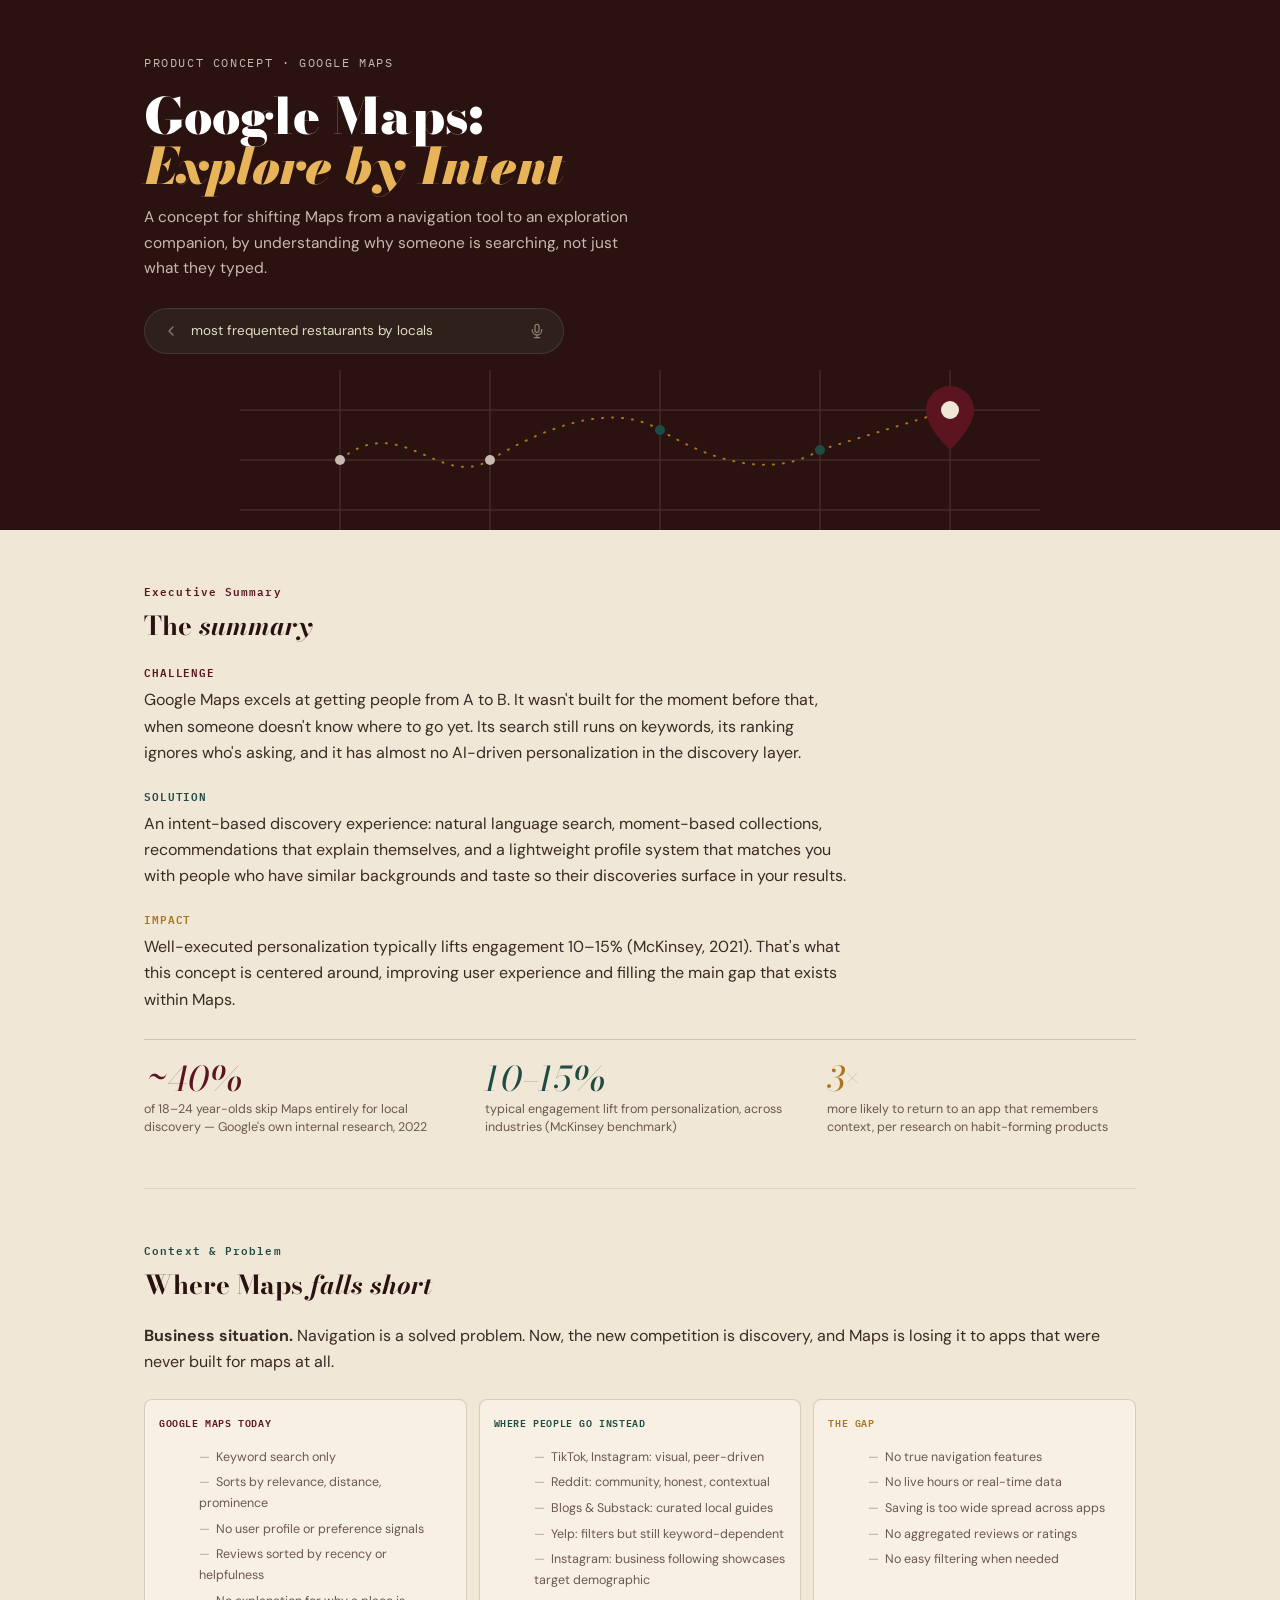
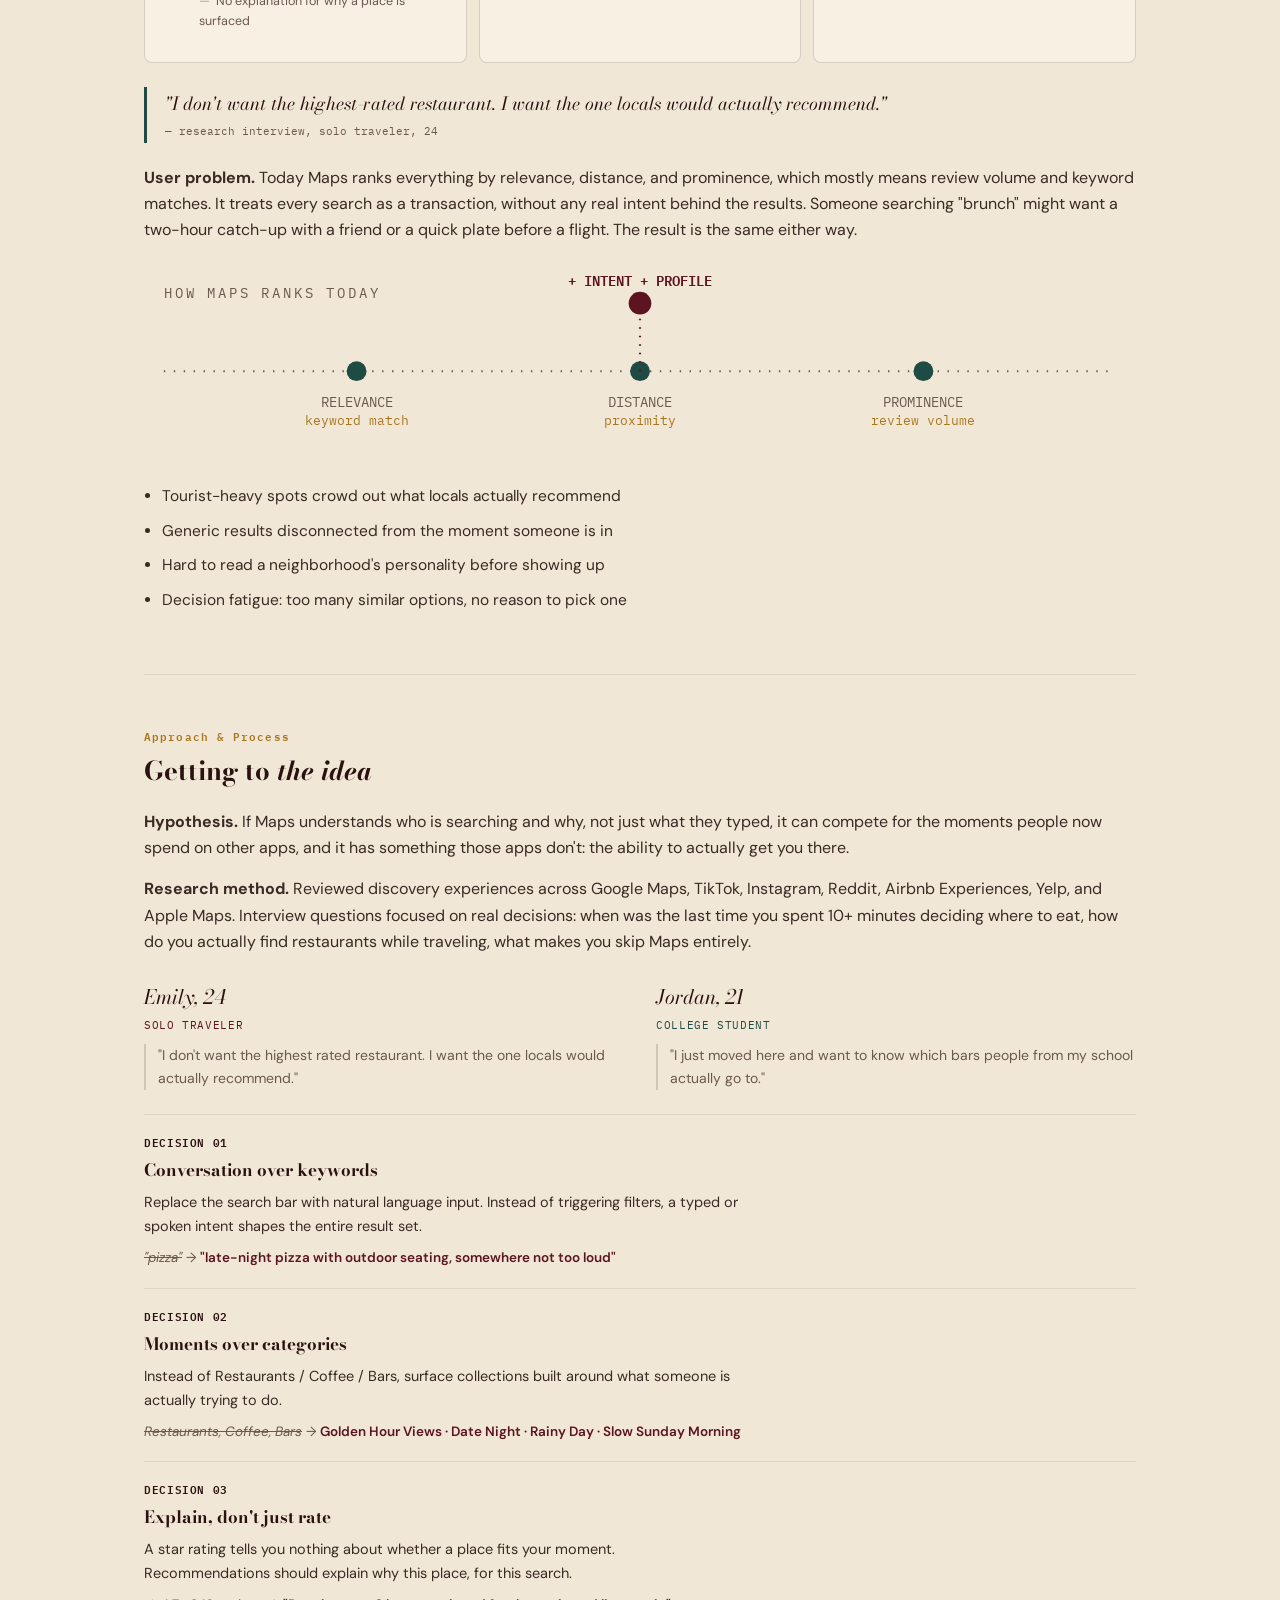
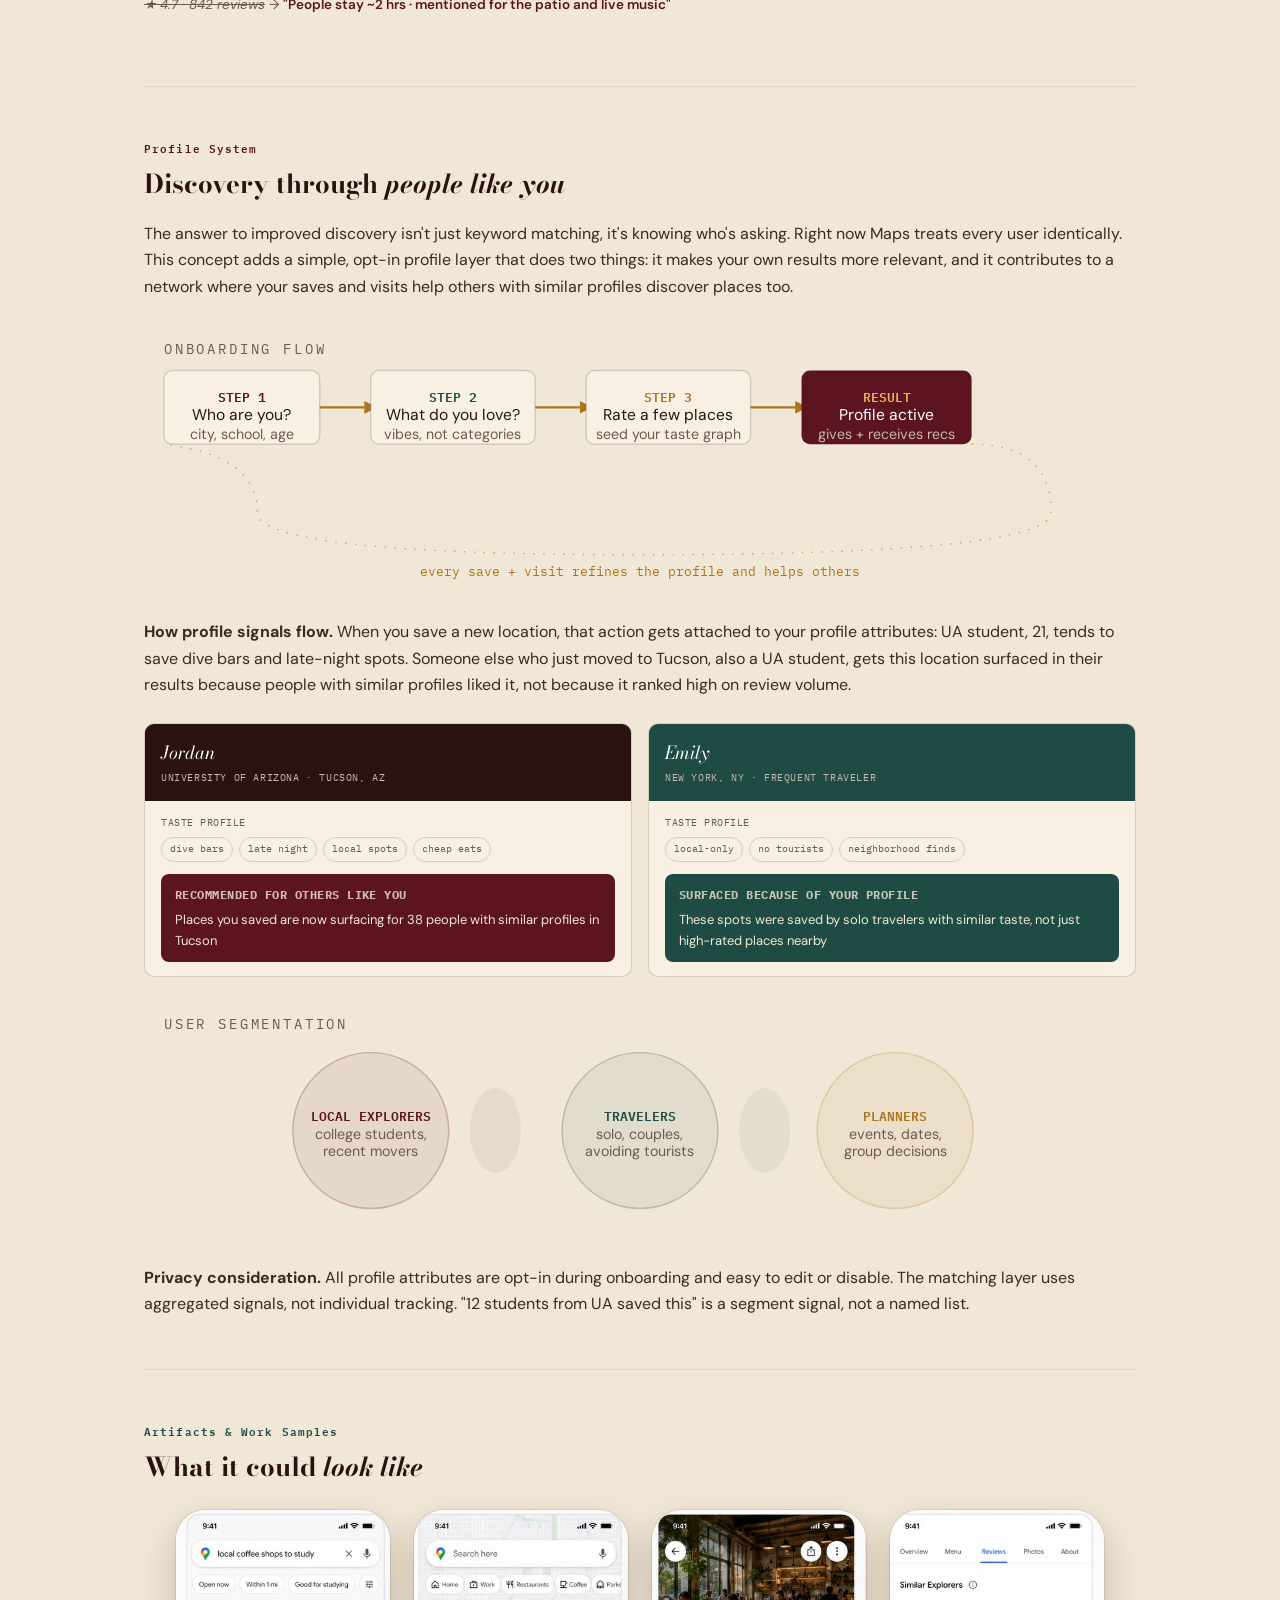
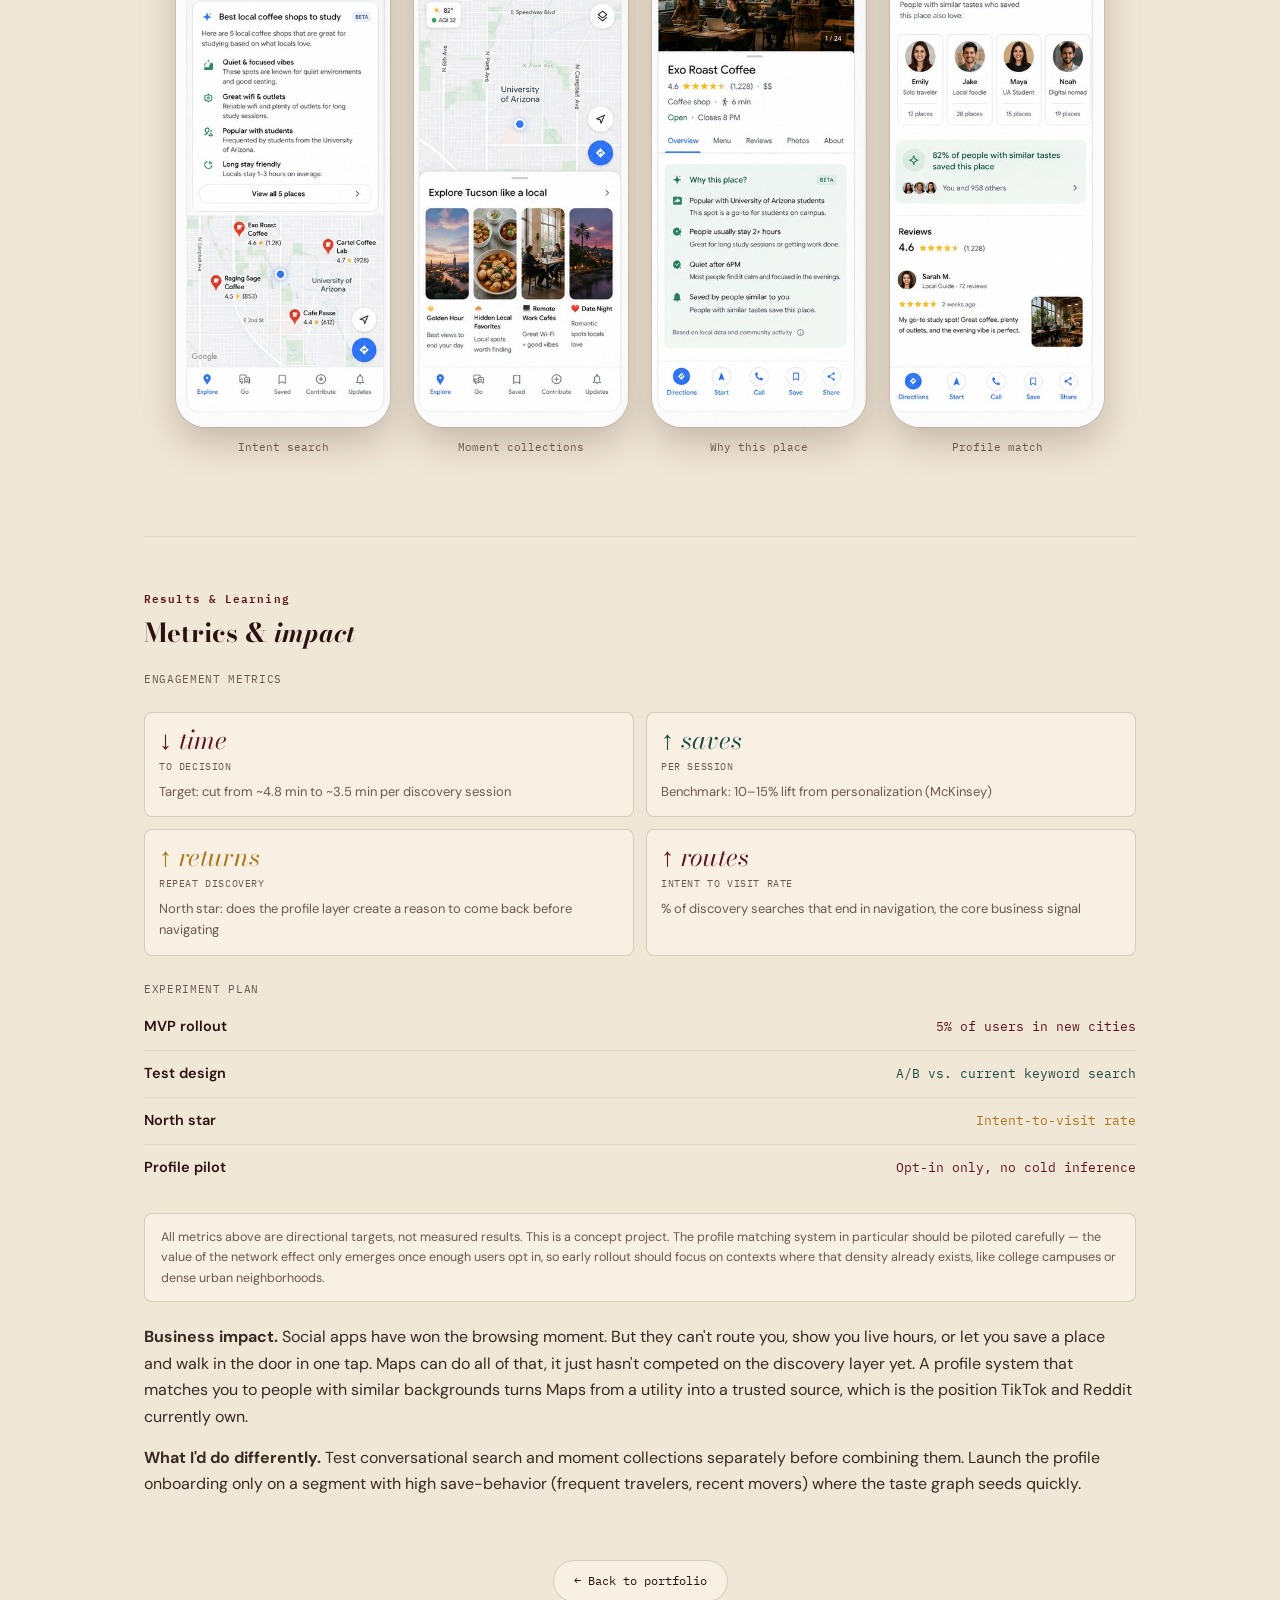
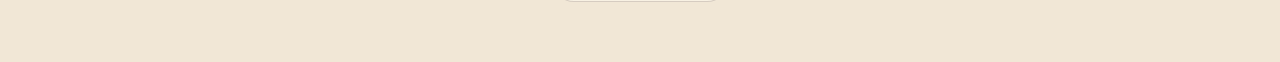
==== commit fe64243d: "Remove numbered case study labels" ====
--- a/case-study2.html
+++ b/case-study2.html
@@ -181,6 +181,7 @@
     .persona-row,.profile-demo,.comp-grid,.engage-grid{ flex-direction:column; grid-template-columns:1fr; }
   }
 </style>
+<link href="motion.css" rel="stylesheet">
 </head>
 <body id="artifacts-component-root-html">
 
@@ -231,7 +232,7 @@
 <!-- 01: EXECUTIVE SUMMARY -->
 <section id="exec">
   
-  <div class="snum c1">01 — Executive Summary</div>
+  <div class="snum c1">Executive Summary</div>
   <h2>The <em>summary</em></h2>
   <div class="lead-block">
     <span class="tag m">Challenge</span>
@@ -255,7 +256,7 @@
 <!-- 02: CONTEXT & PROBLEM -->
 <section id="context">
   
-  <div class="snum c2">02 — Context &amp; Problem</div>
+  <div class="snum c2">Context &amp; Problem</div>
   <h2>Where Maps <em>falls short</em></h2>
   <p><b>Business situation.</b> Navigation is a solved problem. Now, the new competition is discovery, and Maps is losing it to apps that were never built for maps at all.</p>
 
@@ -331,7 +332,7 @@
 <!-- 03: APPROACH & PROCESS -->
 <section id="approach">
   
-  <div class="snum c3">03 — Approach &amp; Process</div>
+  <div class="snum c3">Approach &amp; Process</div>
   <h2>Getting to <em>the idea</em></h2>
   <p><b>Hypothesis.</b> If Maps understands who is searching and why, not just what they typed, it can compete for the moments people now spend on other apps, and it has something those apps don't: the ability to actually get you there.</p>
   <p><b>Research method.</b> Reviewed discovery experiences across Google Maps, TikTok, Instagram, Reddit, Airbnb Experiences, Yelp, and Apple Maps. Interview questions focused on real decisions: when was the last time you spent 10+ minutes deciding where to eat, how do you actually find restaurants while traveling, what makes you skip Maps entirely.</p>
@@ -372,7 +373,7 @@
 <!-- 04: PROFILE SYSTEM (new dedicated section) -->
 <section id="profiles">
   
-  <div class="snum c4">04 — Profile System</div>
+  <div class="snum c4">Profile System</div>
   <h2>Discovery through <em>people like you</em></h2>
   <p>The answer to improved discovery isn't just keyword matching, it's knowing who's asking. Right now Maps treats every user identically. This concept adds a simple, opt-in profile layer that does two things: it makes your own results more relevant, and it contributes to a network where your saves and visits help others with similar profiles discover places too.</p>
 
@@ -487,7 +488,7 @@
 <!-- 05: ARTIFACTS -->
 <section id="artifacts">
   
-  <div class="snum c5">05 — Artifacts &amp; Work Samples</div>
+  <div class="snum c5">Artifacts &amp; Work Samples</div>
   <h2>What it could <em>look like</em></h2>
   <div class="wf-row">
     <!-- WF1: Intent search -->
@@ -554,7 +555,7 @@
 <!-- 06: RESULTS & LEARNING -->
 <section id="results">
   
-  <div class="snum c1">06 — Results &amp; Learning</div>
+  <div class="snum c1">Results &amp; Learning</div>
   <h2>Metrics &amp; <em>impact</em></h2>
 
   <div style="font-family:'IBM Plex Mono'; font-size:11px; color:var(--sub); text-transform:uppercase; letter-spacing:.06em; margin-bottom:2px;">Engagement metrics</div>
@@ -589,4 +590,5 @@
 
 
 
-</body></html>+<script src="motion.js"></script>
+</body></html>
--- a/motion.css
+++ b/motion.css
@@ -0,0 +1,14 @@
+:root{--motion-accent:#b43e51}
+.motion-progress{position:fixed;z-index:10000;top:0;left:0;width:100%;height:3px;transform:scaleX(0);transform-origin:left;background:linear-gradient(90deg,var(--motion-accent),#e79b75);pointer-events:none}
+.motion-ready .motion-reveal{opacity:0;transform:translateY(28px) scale(.985);filter:blur(3px);transition:opacity .72s cubic-bezier(.2,.75,.25,1),transform .72s cubic-bezier(.2,.75,.25,1),filter .72s ease;transition-delay:var(--motion-delay,0ms)}
+.motion-ready .motion-reveal.motion-in{opacity:1;transform:none;filter:none}
+.motion-ready .motion-pop{transition:transform .35s cubic-bezier(.2,.8,.2,1),box-shadow .35s ease,border-color .35s ease;transform-style:preserve-3d;will-change:transform}
+.motion-ready .motion-pop:hover{transform:translateY(-7px) rotateX(var(--motion-rx,0deg)) rotateY(var(--motion-ry,0deg));box-shadow:0 20px 45px rgba(31,22,23,.13)}
+.motion-ready a,.motion-ready button{transition:transform .22s ease,color .22s ease,background-color .22s ease,border-color .22s ease}
+.motion-ready a:hover,.motion-ready button:hover{transform:translateY(-2px)}
+.motion-ready img{transition:transform .65s cubic-bezier(.2,.8,.2,1),filter .4s ease}
+.motion-ready .motion-pop:hover img,.motion-ready figure:hover img,.motion-ready .phone:hover img{transform:scale(1.025)}
+.motion-cursor{position:fixed;z-index:9999;width:14px;height:14px;border:2px solid var(--motion-accent);border-radius:50%;left:0;top:0;transform:translate(-50%,-50%);pointer-events:none;opacity:0;transition:width .18s,height .18s,background .18s,opacity .18s;mix-blend-mode:multiply}
+.motion-cursor.is-active{width:34px;height:34px;background:color-mix(in srgb,var(--motion-accent) 18%,transparent)}
+@media(max-width:800px),(pointer:coarse){.motion-cursor{display:none}.motion-ready .motion-pop:hover{transform:translateY(-4px)}}
+@media(prefers-reduced-motion:reduce){html{scroll-behavior:auto!important}.motion-progress,.motion-cursor{display:none}.motion-ready .motion-reveal{opacity:1;transform:none;filter:none;transition:none}.motion-ready *{animation-duration:.01ms!important;animation-iteration-count:1!important;transition-duration:.01ms!important}}
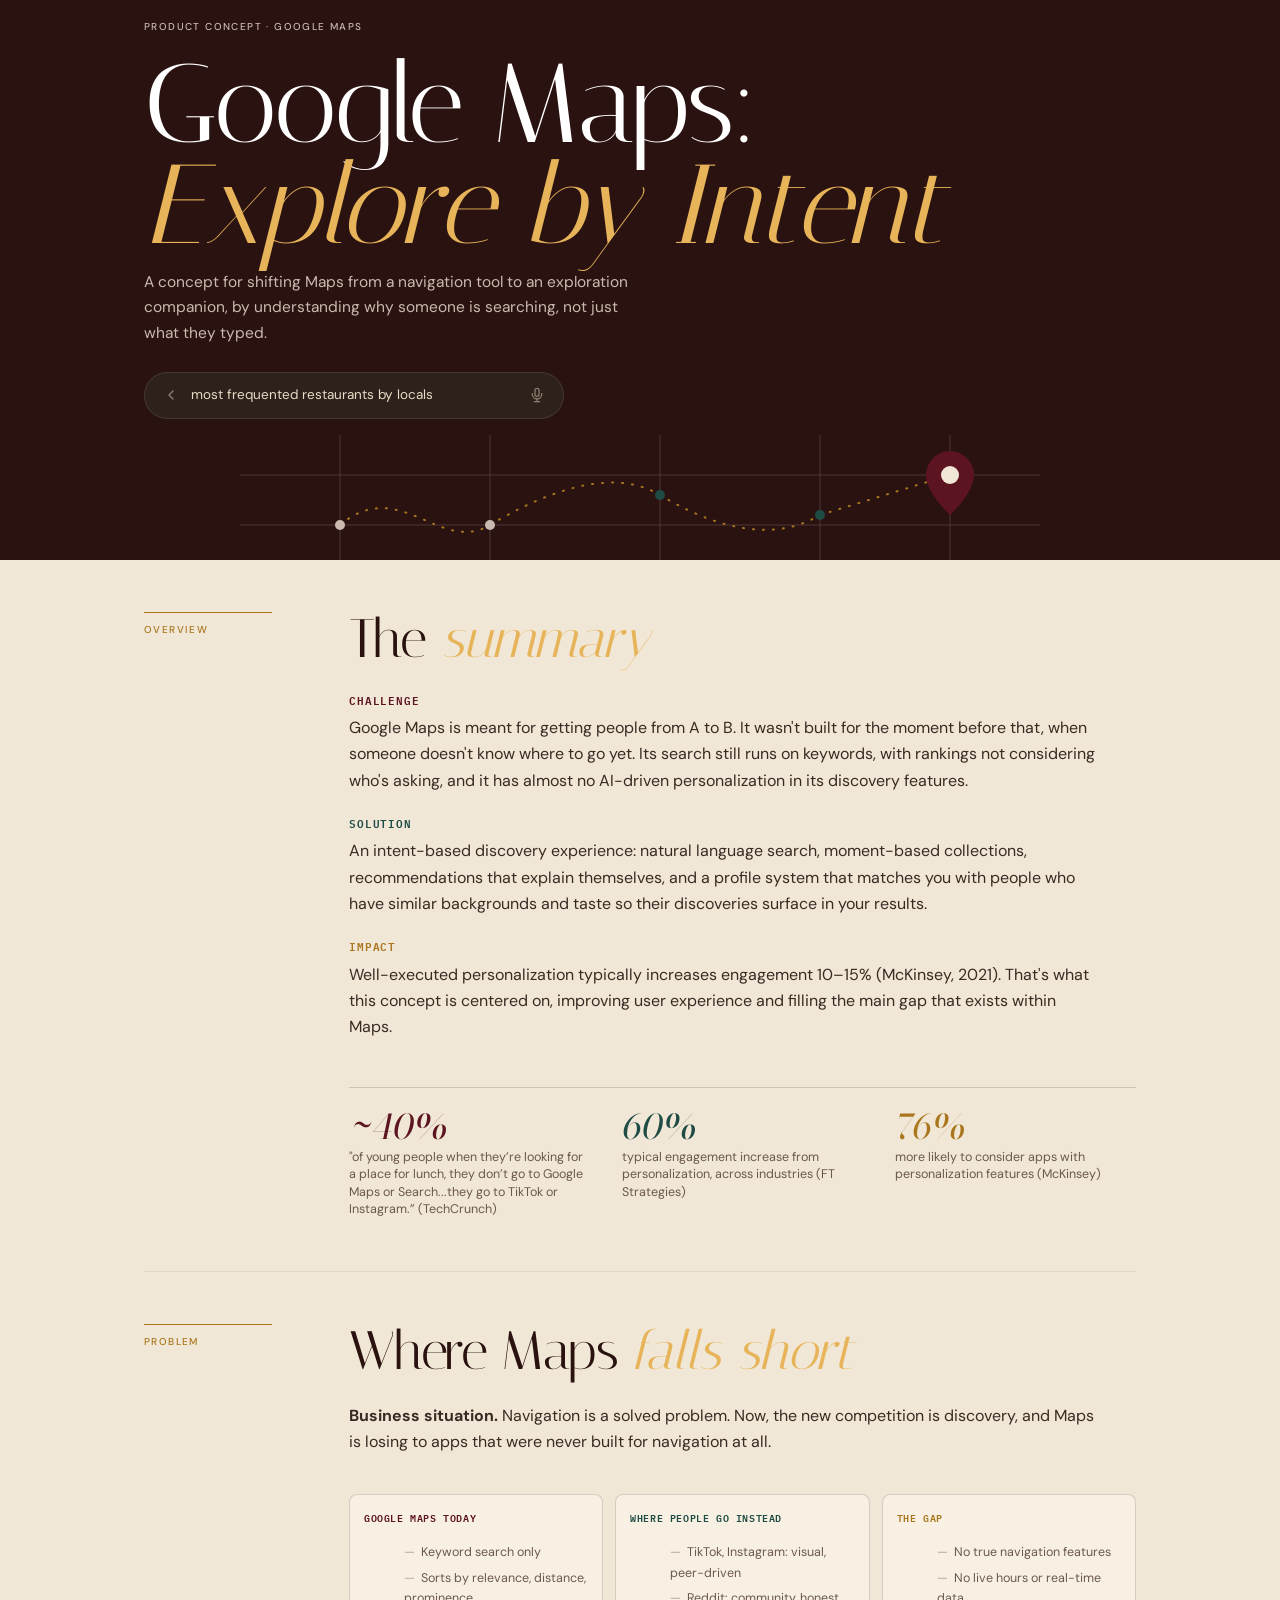
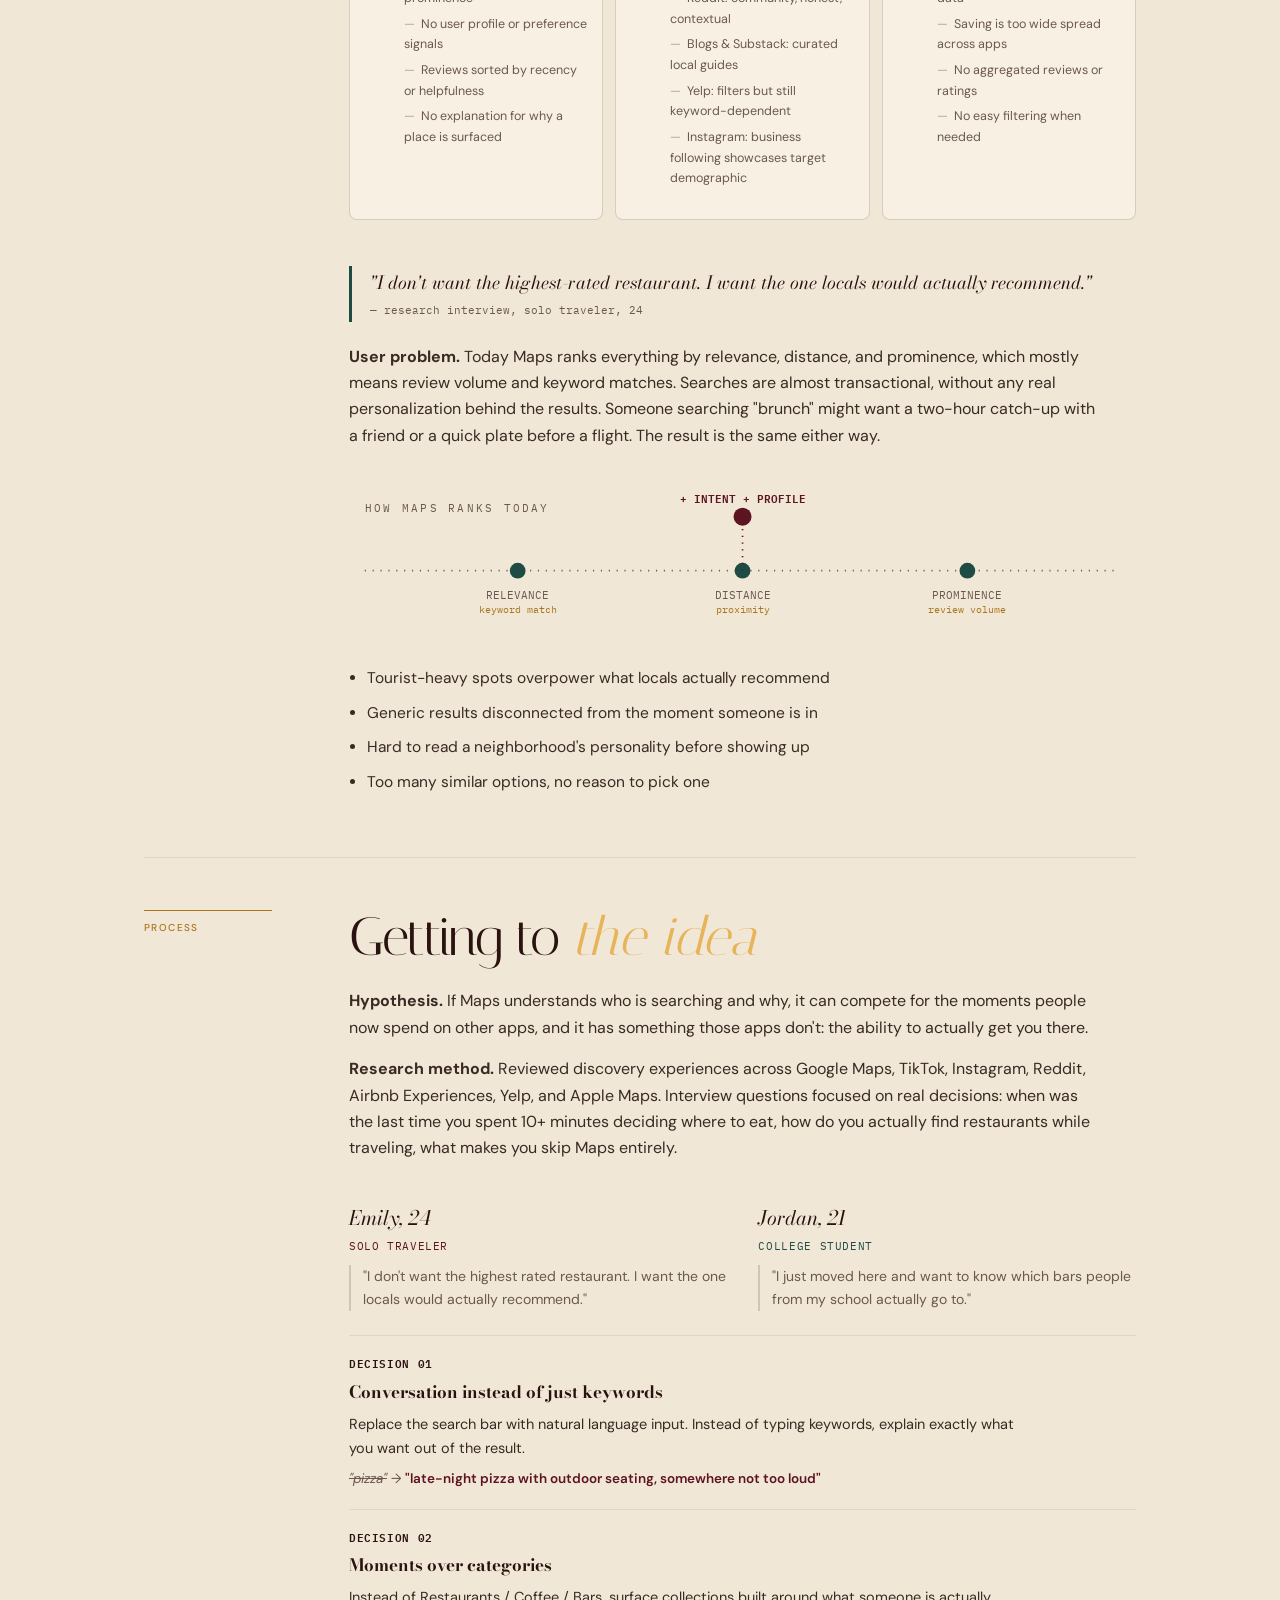
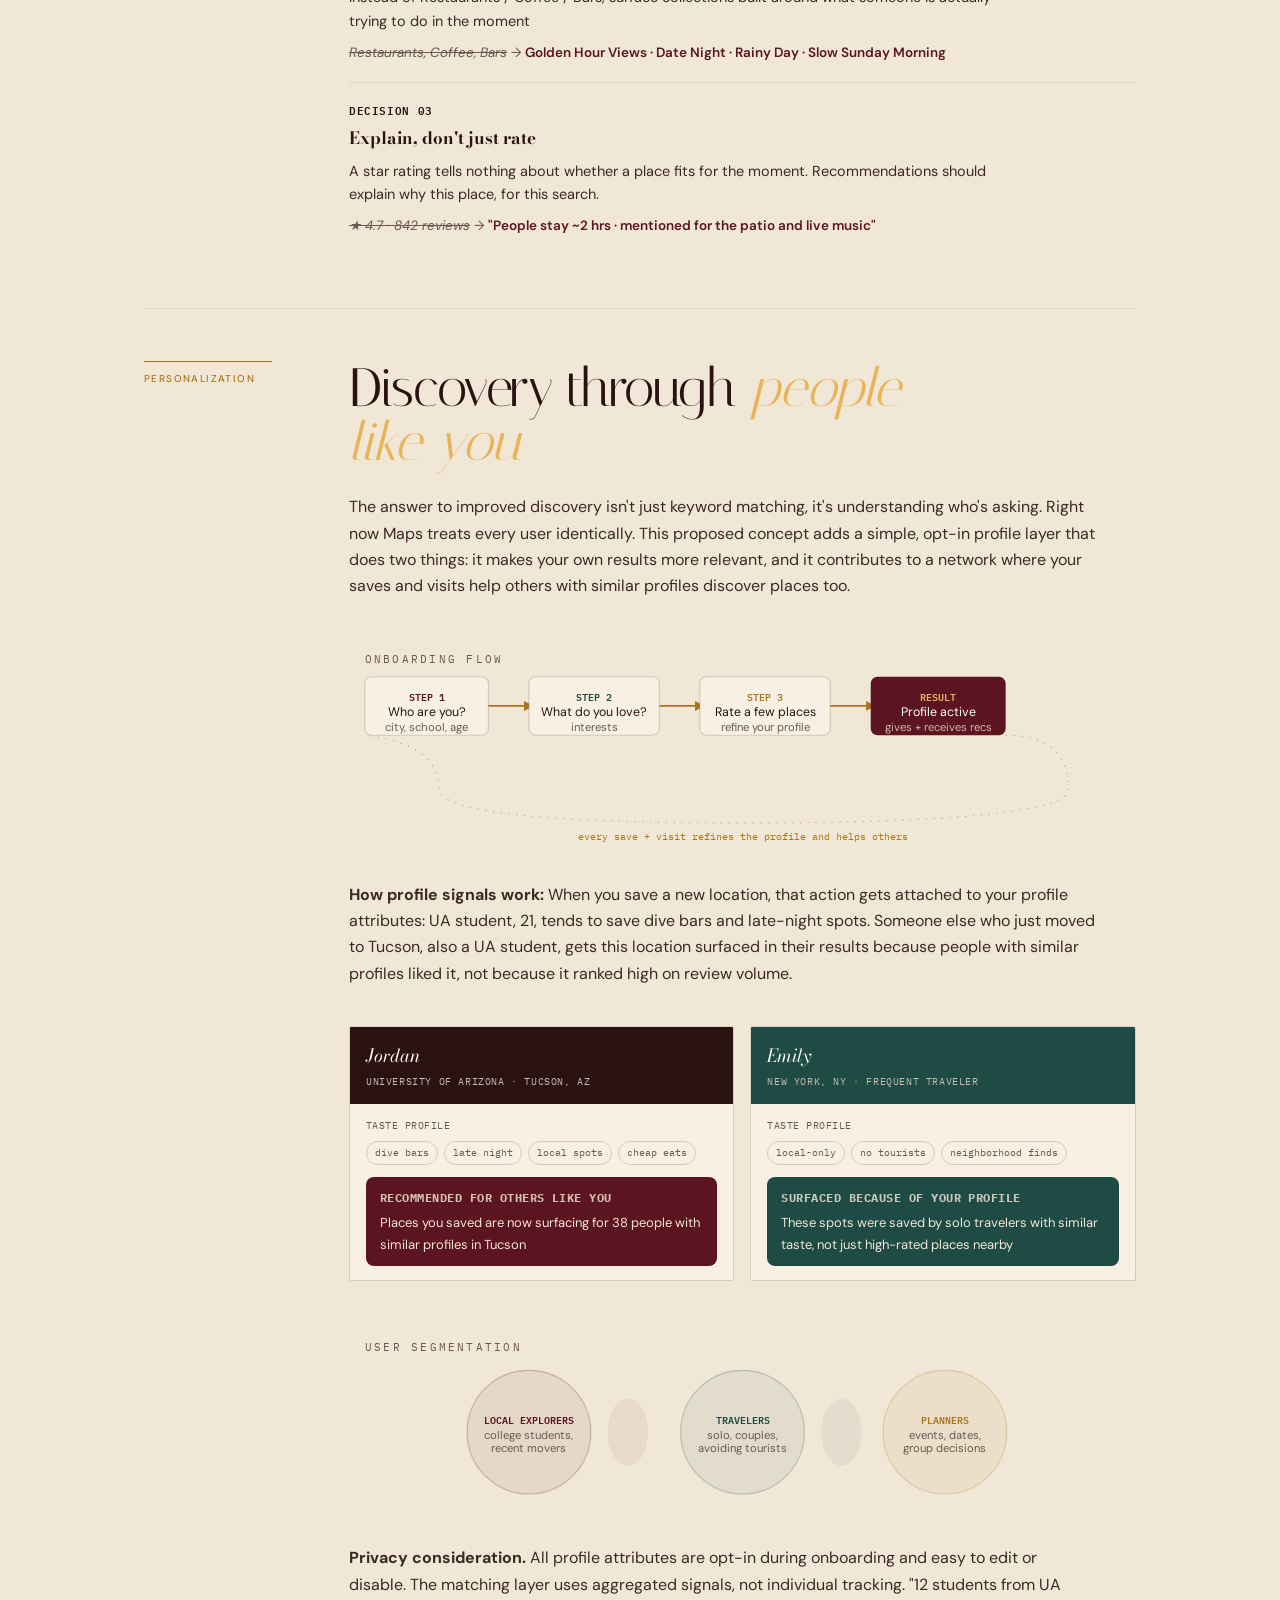
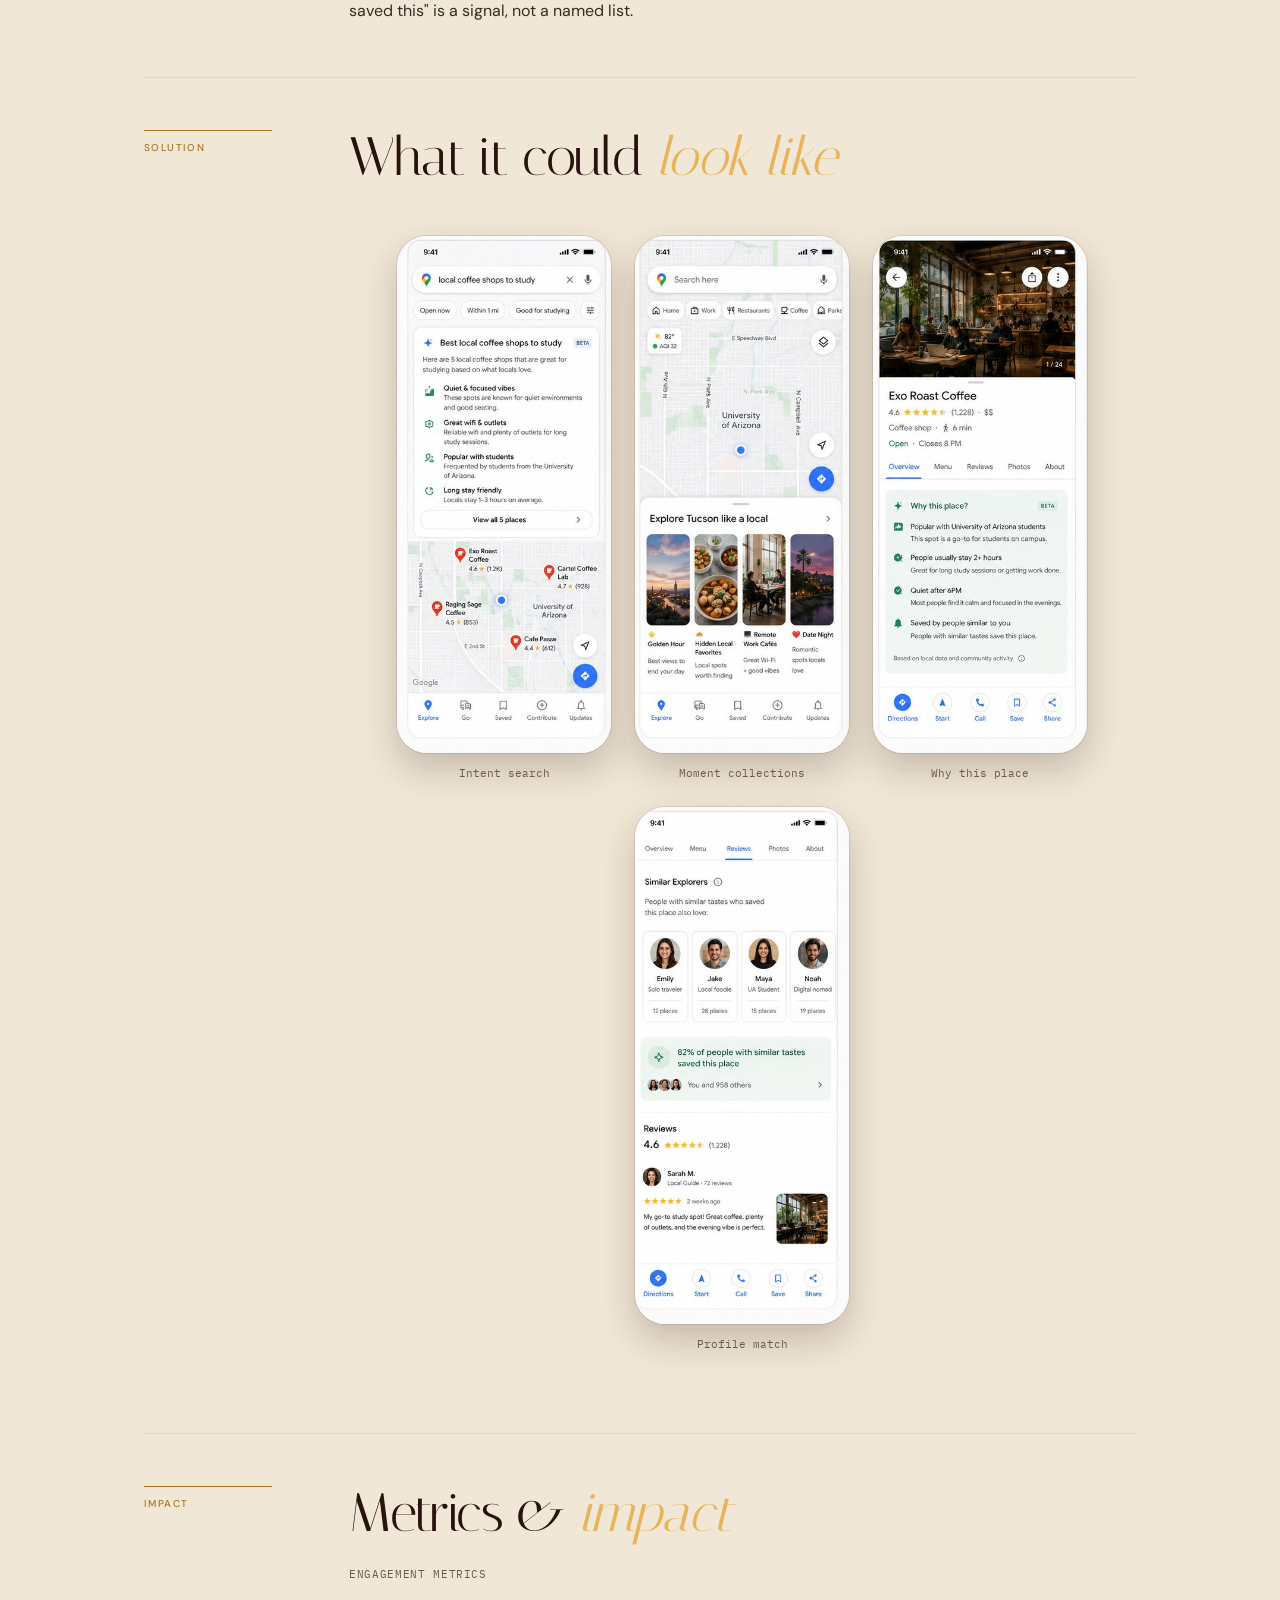
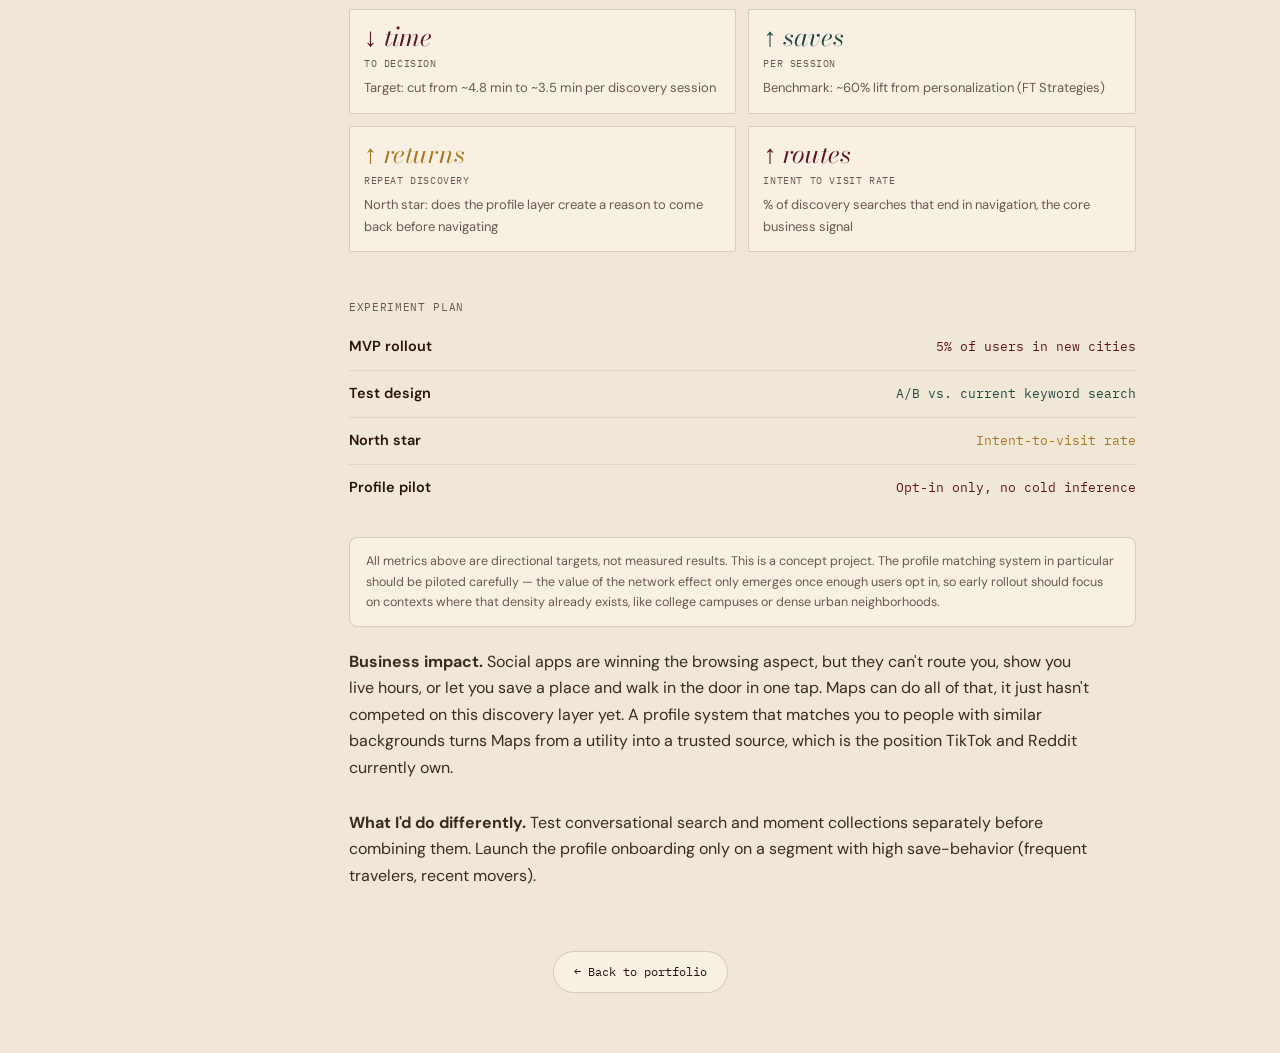
==== commit 01483664: "Unify case study presentation" ====
--- a/case-study2.html
+++ b/case-study2.html
@@ -182,8 +182,9 @@
   }
 </style>
 <link href="motion.css" rel="stylesheet">
+<link href="case-editorial.css" rel="stylesheet">
 </head>
-<body id="artifacts-component-root-html">
+<body id="artifacts-component-root-html" class="case-editorial case-editorial-maps">
 
 
 
@@ -230,35 +231,35 @@
 <div class="wrap">
 
 <!-- 01: EXECUTIVE SUMMARY -->
-<section id="exec">
+<section id="exec" data-chapter="Overview">
   
   <div class="snum c1">Executive Summary</div>
   <h2>The <em>summary</em></h2>
   <div class="lead-block">
     <span class="tag m">Challenge</span>
-    <p>Google Maps excels at getting people from A to B. It wasn't built for the moment before that, when someone doesn't know where to go yet. Its search still runs on keywords, its ranking ignores who's asking, and it has almost no AI-driven personalization in the discovery layer.</p>
+    <p>Google Maps is meant for getting people from A to B. It wasn't built for the moment before that, when someone doesn't know where to go yet. Its search still runs on keywords, with rankings not considering who's asking, and it has almost no AI-driven personalization in its discovery features.</p>
   </div>
   <div class="lead-block">
     <span class="tag t">Solution</span>
-    <p>An intent-based discovery experience: natural language search, moment-based collections, recommendations that explain themselves, and a lightweight profile system that matches you with people who have similar backgrounds and taste so their discoveries surface in your results.</p>
+    <p>An intent-based discovery experience: natural language search, moment-based collections, recommendations that explain themselves, and a profile system that matches you with people who have similar backgrounds and taste so their discoveries surface in your results.</p>
   </div>
   <div class="lead-block">
     <span class="tag g">Impact</span>
-    <p>Well-executed personalization typically lifts engagement 10–15% (McKinsey, 2021). That's what this concept is centered around, improving user experience and filling the main gap that exists within Maps.</p>
+    <p>Well-executed personalization typically increases engagement 10–15% (McKinsey, 2021). That's what this concept is centered on, improving user experience and filling the main gap that exists within Maps.</p>
   </div>
   <div class="stat-row">
-    <div class="stat m"><div class="n">~40%</div><div class="d">of 18–24 year-olds skip Maps entirely for local discovery — Google's own internal research, 2022</div></div>
-    <div class="stat t"><div class="n">10–15%</div><div class="d">typical engagement lift from personalization, across industries (McKinsey benchmark)</div></div>
-    <div class="stat g"><div class="n">3×</div><div class="d">more likely to return to an app that remembers context, per research on habit-forming products</div></div>
+    <div class="stat m"><div class="n">~40%</div><div class="d">"of young people when they’re looking for a place for lunch, they don’t go to Google Maps or Search...they go to TikTok or Instagram.” (TechCrunch)</div></div>
+    <div class="stat t"><div class="n">60%</div><div class="d">typical engagement increase from personalization, across industries (FT Strategies)</div></div>
+    <div class="stat g"><div class="n">76%</div><div class="d">more likely to consider apps with personalization features (McKinsey)</div></div>
   </div>
 </section>
 
 <!-- 02: CONTEXT & PROBLEM -->
-<section id="context">
+<section id="context" data-chapter="Problem">
   
   <div class="snum c2">Context &amp; Problem</div>
   <h2>Where Maps <em>falls short</em></h2>
-  <p><b>Business situation.</b> Navigation is a solved problem. Now, the new competition is discovery, and Maps is losing it to apps that were never built for maps at all.</p>
+  <p><b>Business situation.</b> Navigation is a solved problem. Now, the new competition is discovery, and Maps is losing to apps that were never built for navigation at all.</p>
 
   <div class="comp-grid">
     <div class="comp-col maps">
@@ -298,7 +299,7 @@
     <div class="src">— research interview, solo traveler, 24</div>
   </div>
 
-  <p><b>User problem.</b> Today Maps ranks everything by relevance, distance, and prominence, which mostly means review volume and keyword matches. It treats every search as a transaction, without any real intent behind the results. Someone searching "brunch" might want a two-hour catch-up with a friend or a quick plate before a flight. The result is the same either way.</p>
+  <p><b>User problem.</b> Today Maps ranks everything by relevance, distance, and prominence, which mostly means review volume and keyword matches. Searches are almost transactional, without any real personalization behind the results. Someone searching "brunch" might want a two-hour catch-up with a friend or a quick plate before a flight. The result is the same either way.</p>
 
   <!-- Ranking diagram -->
   <div class="diagram">
@@ -322,19 +323,19 @@
   </div>
 
   <ul class="plain">
-    <li>Tourist-heavy spots crowd out what locals actually recommend</li>
+        <li>Tourist-heavy spots overpower what locals actually recommend</li>
     <li>Generic results disconnected from the moment someone is in</li>
     <li>Hard to read a neighborhood's personality before showing up</li>
-    <li>Decision fatigue: too many similar options, no reason to pick one</li>
+        <li>Too many similar options, no reason to pick one</li>
   </ul>
 </section>
 
 <!-- 03: APPROACH & PROCESS -->
-<section id="approach">
+<section id="approach" data-chapter="Process">
   
   <div class="snum c3">Approach &amp; Process</div>
   <h2>Getting to <em>the idea</em></h2>
-  <p><b>Hypothesis.</b> If Maps understands who is searching and why, not just what they typed, it can compete for the moments people now spend on other apps, and it has something those apps don't: the ability to actually get you there.</p>
+  <p><b>Hypothesis.</b> If Maps understands who is searching and why, it can compete for the moments people now spend on other apps, and it has something those apps don't: the ability to actually get you there.</p>
   <p><b>Research method.</b> Reviewed discovery experiences across Google Maps, TikTok, Instagram, Reddit, Airbnb Experiences, Yelp, and Apple Maps. Interview questions focused on real decisions: when was the last time you spent 10+ minutes deciding where to eat, how do you actually find restaurants while traveling, what makes you skip Maps entirely.</p>
 
   <div class="persona-row">
@@ -352,30 +353,30 @@
 
   <div class="decision">
     <div class="dl">Decision 01</div>
-    <h4>Conversation over keywords</h4>
-    <p>Replace the search bar with natural language input. Instead of triggering filters, a typed or spoken intent shapes the entire result set.</p>
+    <h4>Conversation instead of just keywords</h4>
+    <p>Replace the search bar with natural language input. Instead of typing keywords, explain exactly what you want out of the result.</p>
     <div class="swap"><s>"pizza"</s> → <b>"late-night pizza with outdoor seating, somewhere not too loud"</b></div>
   </div>
   <div class="decision">
     <div class="dl">Decision 02</div>
     <h4>Moments over categories</h4>
-    <p>Instead of Restaurants / Coffee / Bars, surface collections built around what someone is actually trying to do.</p>
+    <p>Instead of Restaurants / Coffee / Bars, surface collections built around what someone is actually trying to do in the moment</p>
     <div class="swap"><s>Restaurants, Coffee, Bars</s> → <b>Golden Hour Views · Date Night · Rainy Day · Slow Sunday Morning</b></div>
   </div>
   <div class="decision">
     <div class="dl">Decision 03</div>
     <h4>Explain, don't just rate</h4>
-    <p>A star rating tells you nothing about whether a place fits your moment. Recommendations should explain why this place, for this search.</p>
+    <p>A star rating tells nothing about whether a place fits for the moment. Recommendations should explain why this place, for this search.</p>
     <div class="swap"><s>★ 4.7 · 842 reviews</s> → <b>"People stay ~2 hrs · mentioned for the patio and live music"</b></div>
   </div>
 </section>
 
 <!-- 04: PROFILE SYSTEM (new dedicated section) -->
-<section id="profiles">
+<section id="profiles" data-chapter="Personalization">
   
   <div class="snum c4">Profile System</div>
   <h2>Discovery through <em>people like you</em></h2>
-  <p>The answer to improved discovery isn't just keyword matching, it's knowing who's asking. Right now Maps treats every user identically. This concept adds a simple, opt-in profile layer that does two things: it makes your own results more relevant, and it contributes to a network where your saves and visits help others with similar profiles discover places too.</p>
+  <p>The answer to improved discovery isn't just keyword matching, it's understanding who's asking. Right now Maps treats every user identically. This proposed concept adds a simple, opt-in profile layer that does two things: it makes your own results more relevant, and it contributes to a network where your saves and visits help others with similar profiles discover places too.</p>
 
   <!-- Onboarding flow diagram -->
   <div class="onboard-flow">
@@ -392,14 +393,14 @@
       <rect x="160" y="30" width="116" height="52" rx="6" fill="#F8F1E3" stroke="rgba(42,18,16,0.16)"></rect>
       <text x="218" y="52" text-anchor="middle" font-family="IBM Plex Mono" font-size="9" fill="#1F4B45" font-weight="600">STEP 2</text>
       <text x="218" y="65" text-anchor="middle" font-family="DM Sans" font-size="11" fill="#2A1210">What do you love?</text>
-      <text x="218" y="78" text-anchor="middle" font-family="DM Sans" font-size="10" fill="#6B5850">vibes, not categories</text>
+      <text x="218" y="78" text-anchor="middle" font-family="DM Sans" font-size="10" fill="#6B5850">interests</text>
 
       <line x1="276" y1="56" x2="312" y2="56" stroke="#A9761E" stroke-width="1.5" marker-end="url(#arr)"></line>
 
       <rect x="312" y="30" width="116" height="52" rx="6" fill="#F8F1E3" stroke="rgba(42,18,16,0.16)"></rect>
       <text x="370" y="52" text-anchor="middle" font-family="IBM Plex Mono" font-size="9" fill="#A9761E" font-weight="600">STEP 3</text>
       <text x="370" y="65" text-anchor="middle" font-family="DM Sans" font-size="11" fill="#2A1210">Rate a few places</text>
-      <text x="370" y="78" text-anchor="middle" font-family="DM Sans" font-size="10" fill="#6B5850">seed your taste graph</text>
+      <text x="370" y="78" text-anchor="middle" font-family="DM Sans" font-size="10" fill="#6B5850">refine your profile</text>
 
       <line x1="428" y1="56" x2="464" y2="56" stroke="#A9761E" stroke-width="1.5" marker-end="url(#arr)"></line>
 
@@ -420,7 +421,7 @@
     </svg>
   </div>
 
-  <p><b>How profile signals flow.</b> When you save a new location, that action gets attached to your profile attributes: UA student, 21, tends to save dive bars and late-night spots. Someone else who just moved to Tucson, also a UA student, gets this location surfaced in their results because people with similar profiles liked it, not because it ranked high on review volume.</p>
+  <p><b>How profile signals work:</b>&nbsp;When you save a new location, that action gets attached to your profile attributes: UA student, 21, tends to save dive bars and late-night spots. Someone else who just moved to Tucson, also a UA student, gets this location surfaced in their results because people with similar profiles liked it, not because it ranked high on review volume.</p>
 
   <div class="profile-demo">
     <div class="profile-card">
@@ -482,11 +483,11 @@
     </svg>
   </div>
 
-  <p><b>Privacy consideration.</b> All profile attributes are opt-in during onboarding and easy to edit or disable. The matching layer uses aggregated signals, not individual tracking. "12 students from UA saved this" is a segment signal, not a named list.</p>
+  <p><b>Privacy consideration.</b> All profile attributes are opt-in during onboarding and easy to edit or disable. The matching layer uses aggregated signals, not individual tracking. "12 students from UA saved this" is a signal, not a named list.</p>
 </section>
 
 <!-- 05: ARTIFACTS -->
-<section id="artifacts">
+<section id="artifacts" data-chapter="Solution">
   
   <div class="snum c5">Artifacts &amp; Work Samples</div>
   <h2>What it could <em>look like</em></h2>
@@ -553,7 +554,7 @@
 </section>
 
 <!-- 06: RESULTS & LEARNING -->
-<section id="results">
+<section id="results" data-chapter="Impact">
   
   <div class="snum c1">Results &amp; Learning</div>
   <h2>Metrics &amp; <em>impact</em></h2>
@@ -561,7 +562,7 @@
   <div style="font-family:'IBM Plex Mono'; font-size:11px; color:var(--sub); text-transform:uppercase; letter-spacing:.06em; margin-bottom:2px;">Engagement metrics</div>
   <div class="engage-grid">
     <div class="engage-cell m"><div class="en">↓ time</div><div class="el">to decision</div><div class="ed">Target: cut from ~4.8 min to ~3.5 min per discovery session</div></div>
-    <div class="engage-cell t"><div class="en">↑ saves</div><div class="el">per session</div><div class="ed">Benchmark: 10–15% lift from personalization (McKinsey)</div></div>
+    <div class="engage-cell t"><div class="en">↑ saves</div><div class="el">per session</div><div class="ed">Benchmark: ~60% lift from personalization (FT Strategies)</div></div>
     <div class="engage-cell g"><div class="en">↑ returns</div><div class="el">repeat discovery</div><div class="ed">North star: does the profile layer create a reason to come back before navigating</div></div>
     <div class="engage-cell m"><div class="en">↑ routes</div><div class="el">intent to visit rate</div><div class="ed">% of discovery searches that end in navigation, the core business signal</div></div>
   </div>
@@ -575,8 +576,8 @@
   </div>
   <div class="caveat">All metrics above are directional targets, not measured results. This is a concept project. The profile matching system in particular should be piloted carefully — the value of the network effect only emerges once enough users opt in, so early rollout should focus on contexts where that density already exists, like college campuses or dense urban neighborhoods.</div>
 
-  <p style="margin-top:22px;"><b>Business impact.</b> Social apps have won the browsing moment. But they can't route you, show you live hours, or let you save a place and walk in the door in one tap. Maps can do all of that, it just hasn't competed on the discovery layer yet. A profile system that matches you to people with similar backgrounds turns Maps from a utility into a trusted source, which is the position TikTok and Reddit currently own.</p>
-  <p style="margin-top:14px;"><b>What I'd do differently.</b> Test conversational search and moment collections separately before combining them. Launch the profile onboarding only on a segment with high save-behavior (frequent travelers, recent movers) where the taste graph seeds quickly.&nbsp;</p>
+  <p style="margin-top:22px;"><b>Business impact.</b> Social apps are winning the browsing aspect, but they can't route you, show you live hours, or let you save a place and walk in the door in one tap. Maps can do all of that, it just hasn't competed on this discovery layer yet. A profile system that matches you to people with similar backgrounds turns Maps from a utility into a trusted source, which is the position TikTok and Reddit currently own.</p>
+  <p style="margin-top:14px;"><b>What I'd do differently.</b> Test conversational search and moment collections separately before combining them. Launch the profile onboarding only on a segment with high save-behavior (frequent travelers, recent movers).</p>
 </section>
 
 
--- a/motion.css
+++ b/motion.css
@@ -1,14 +1,12 @@
 :root{--motion-accent:#b43e51}
 .motion-progress{position:fixed;z-index:10000;top:0;left:0;width:100%;height:3px;transform:scaleX(0);transform-origin:left;background:linear-gradient(90deg,var(--motion-accent),#e79b75);pointer-events:none}
-.motion-ready .motion-reveal{opacity:0;transform:translateY(28px) scale(.985);filter:blur(3px);transition:opacity .72s cubic-bezier(.2,.75,.25,1),transform .72s cubic-bezier(.2,.75,.25,1),filter .72s ease;transition-delay:var(--motion-delay,0ms)}
-.motion-ready .motion-reveal.motion-in{opacity:1;transform:none;filter:none}
+.motion-ready .motion-reveal{opacity:0;transform:translateY(28px) scale(.985);transition:opacity .72s cubic-bezier(.2,.75,.25,1),transform .72s cubic-bezier(.2,.75,.25,1);transition-delay:var(--motion-delay,0ms)}
+.motion-ready .motion-reveal.motion-in{opacity:1;transform:none}
 .motion-ready .motion-pop{transition:transform .35s cubic-bezier(.2,.8,.2,1),box-shadow .35s ease,border-color .35s ease;transform-style:preserve-3d;will-change:transform}
 .motion-ready .motion-pop:hover{transform:translateY(-7px) rotateX(var(--motion-rx,0deg)) rotateY(var(--motion-ry,0deg));box-shadow:0 20px 45px rgba(31,22,23,.13)}
 .motion-ready a,.motion-ready button{transition:transform .22s ease,color .22s ease,background-color .22s ease,border-color .22s ease}
 .motion-ready a:hover,.motion-ready button:hover{transform:translateY(-2px)}
 .motion-ready img{transition:transform .65s cubic-bezier(.2,.8,.2,1),filter .4s ease}
 .motion-ready .motion-pop:hover img,.motion-ready figure:hover img,.motion-ready .phone:hover img{transform:scale(1.025)}
-.motion-cursor{position:fixed;z-index:9999;width:14px;height:14px;border:2px solid var(--motion-accent);border-radius:50%;left:0;top:0;transform:translate(-50%,-50%);pointer-events:none;opacity:0;transition:width .18s,height .18s,background .18s,opacity .18s;mix-blend-mode:multiply}
-.motion-cursor.is-active{width:34px;height:34px;background:color-mix(in srgb,var(--motion-accent) 18%,transparent)}
-@media(max-width:800px),(pointer:coarse){.motion-cursor{display:none}.motion-ready .motion-pop:hover{transform:translateY(-4px)}}
-@media(prefers-reduced-motion:reduce){html{scroll-behavior:auto!important}.motion-progress,.motion-cursor{display:none}.motion-ready .motion-reveal{opacity:1;transform:none;filter:none;transition:none}.motion-ready *{animation-duration:.01ms!important;animation-iteration-count:1!important;transition-duration:.01ms!important}}
+@media(max-width:800px),(pointer:coarse){.motion-ready .motion-pop:hover{transform:translateY(-4px)}}
+@media(prefers-reduced-motion:reduce){html{scroll-behavior:auto!important}.motion-progress{display:none}.motion-ready .motion-reveal{opacity:1;transform:none;transition:none}.motion-ready *{animation-duration:.01ms!important;animation-iteration-count:1!important;transition-duration:.01ms!important}}
--- a/case-editorial.css
+++ b/case-editorial.css
@@ -0,0 +1,174 @@
+@import url('https://fonts.googleapis.com/css2?family=DM+Sans:wght@400;500&family=Italiana&display=swap');
+
+body.case-editorial {
+  font-family: 'DM Sans', sans-serif;
+  font-weight: 400;
+}
+
+body.case-editorial h1,
+body.case-editorial h2,
+body.case-editorial h3,
+body.case-editorial .h,
+body.case-editorial .h3 {
+  font-family: 'Italiana', Georgia, serif;
+  font-weight: 400;
+  letter-spacing: -.025em;
+}
+
+body.case-editorial h1 em,
+body.case-editorial h2 em,
+body.case-editorial .title span,
+body.case-editorial .zona {
+  font-family: 'Italiana', Georgia, serif;
+  font-style: italic;
+  font-weight: 400;
+  letter-spacing: 0;
+}
+
+body.case-editorial .kicker,
+body.case-editorial .eyebrow,
+body.case-editorial .snum {
+  font-family: 'DM Sans', sans-serif;
+  font-size: 10px;
+  font-weight: 500;
+  letter-spacing: .14em;
+  text-transform: uppercase;
+}
+
+body.case-editorial section[data-chapter] > .wrap,
+body.case-editorial-maps section[data-chapter] {
+  display: grid;
+  grid-template-columns: minmax(92px, .28fr) minmax(0, 1.72fr);
+  column-gap: clamp(28px, 6vw, 82px);
+}
+
+body.case-editorial section[data-chapter] > .wrap::before,
+body.case-editorial-maps section[data-chapter]::before {
+  content: attr(data-chapter);
+  grid-column: 1;
+  grid-row: 1 / span 30;
+  align-self: start;
+  padding-top: 9px;
+  border-top: 1px solid currentColor;
+  color: var(--editorial-accent);
+  font-size: 10px;
+  font-weight: 500;
+  letter-spacing: .14em;
+  text-transform: uppercase;
+}
+
+body.case-editorial section[data-chapter] > .wrap > *,
+body.case-editorial-maps section[data-chapter] > * {
+  grid-column: 2;
+}
+
+body.case-editorial section[data-chapter] .kicker,
+body.case-editorial section[data-chapter] .snum {
+  display: none;
+}
+
+body.case-editorial section[data-chapter] h2 {
+  font-size: clamp(34px, 4.2vw, 58px);
+  line-height: 1.02;
+  max-width: 17ch;
+  margin-bottom: 24px;
+}
+
+body.case-editorial section[data-chapter] p {
+  max-width: 68ch;
+}
+
+body.case-editorial .hero h1,
+body.case-editorial .hero .title {
+  font-size: clamp(58px, 9vw, 112px);
+  line-height: .9;
+}
+
+body.case-editorial .hero::after {
+  content: none;
+}
+
+body.case-editorial .hero {
+  height: 560px;
+  min-height: 560px;
+  display: flex;
+  align-items: center;
+  overflow: hidden;
+}
+
+body.case-editorial .hero > .wrap,
+body.case-editorial .hero > .hero-inner { width: 100%; }
+
+
+body.case-editorial .summary-card,
+body.case-editorial .beat,
+body.case-editorial .persona,
+body.case-editorial .feature,
+body.case-editorial .rstep,
+body.case-editorial .metric,
+body.case-editorial .engage-cell,
+body.case-editorial .profile-card {
+  border-radius: 2px;
+  box-shadow: none;
+}
+
+body.case-editorial .artifact,
+body.case-editorial .flow,
+body.case-editorial .wireflow,
+body.case-editorial .screens,
+body.case-editorial .hero-visual {
+  position: relative;
+}
+
+body.case-editorial .artifact::after,
+body.case-editorial .flow::after,
+body.case-editorial .wireflow::after {
+  content: '';
+  position: absolute;
+  z-index: 3;
+  right: -8px;
+  top: -8px;
+  width: 34px;
+  height: 24px;
+  border-top: 1px solid var(--editorial-accent);
+  border-right: 1px solid var(--editorial-accent);
+  transform: rotate(5deg);
+  pointer-events: none;
+}
+
+body.case-editorial-chegg {
+  --editorial-accent: #EB7100;
+  background: #FAF8F3;
+}
+
+body.case-editorial-subzona {
+  --editorial-accent: #AE4230;
+  background: #F1E7DC;
+}
+
+body.case-editorial-maps {
+  --editorial-accent: #A9761E;
+  background: #F1E7D6;
+}
+
+body.case-editorial-chegg .title span { color: var(--orange); }
+body.case-editorial-subzona .zona { color: #C9AA9C; }
+body.case-editorial-maps h1 em,
+body.case-editorial-maps h2 em { color: #E7B45A; }
+
+@media (max-width: 720px) {
+  body.case-editorial section[data-chapter] > .wrap,
+  body.case-editorial-maps section[data-chapter] {
+    grid-template-columns: 1fr;
+  }
+  body.case-editorial section[data-chapter] > .wrap::before,
+  body.case-editorial-maps section[data-chapter]::before {
+    grid-column: 1;
+    grid-row: auto;
+    margin-bottom: 20px;
+  }
+  body.case-editorial section[data-chapter] > .wrap > *,
+  body.case-editorial-maps section[data-chapter] > * { grid-column: 1; }
+  body.case-editorial .hero::after { display: none; }
+  body.case-editorial .hero { height: auto; min-height: 520px; }
+}
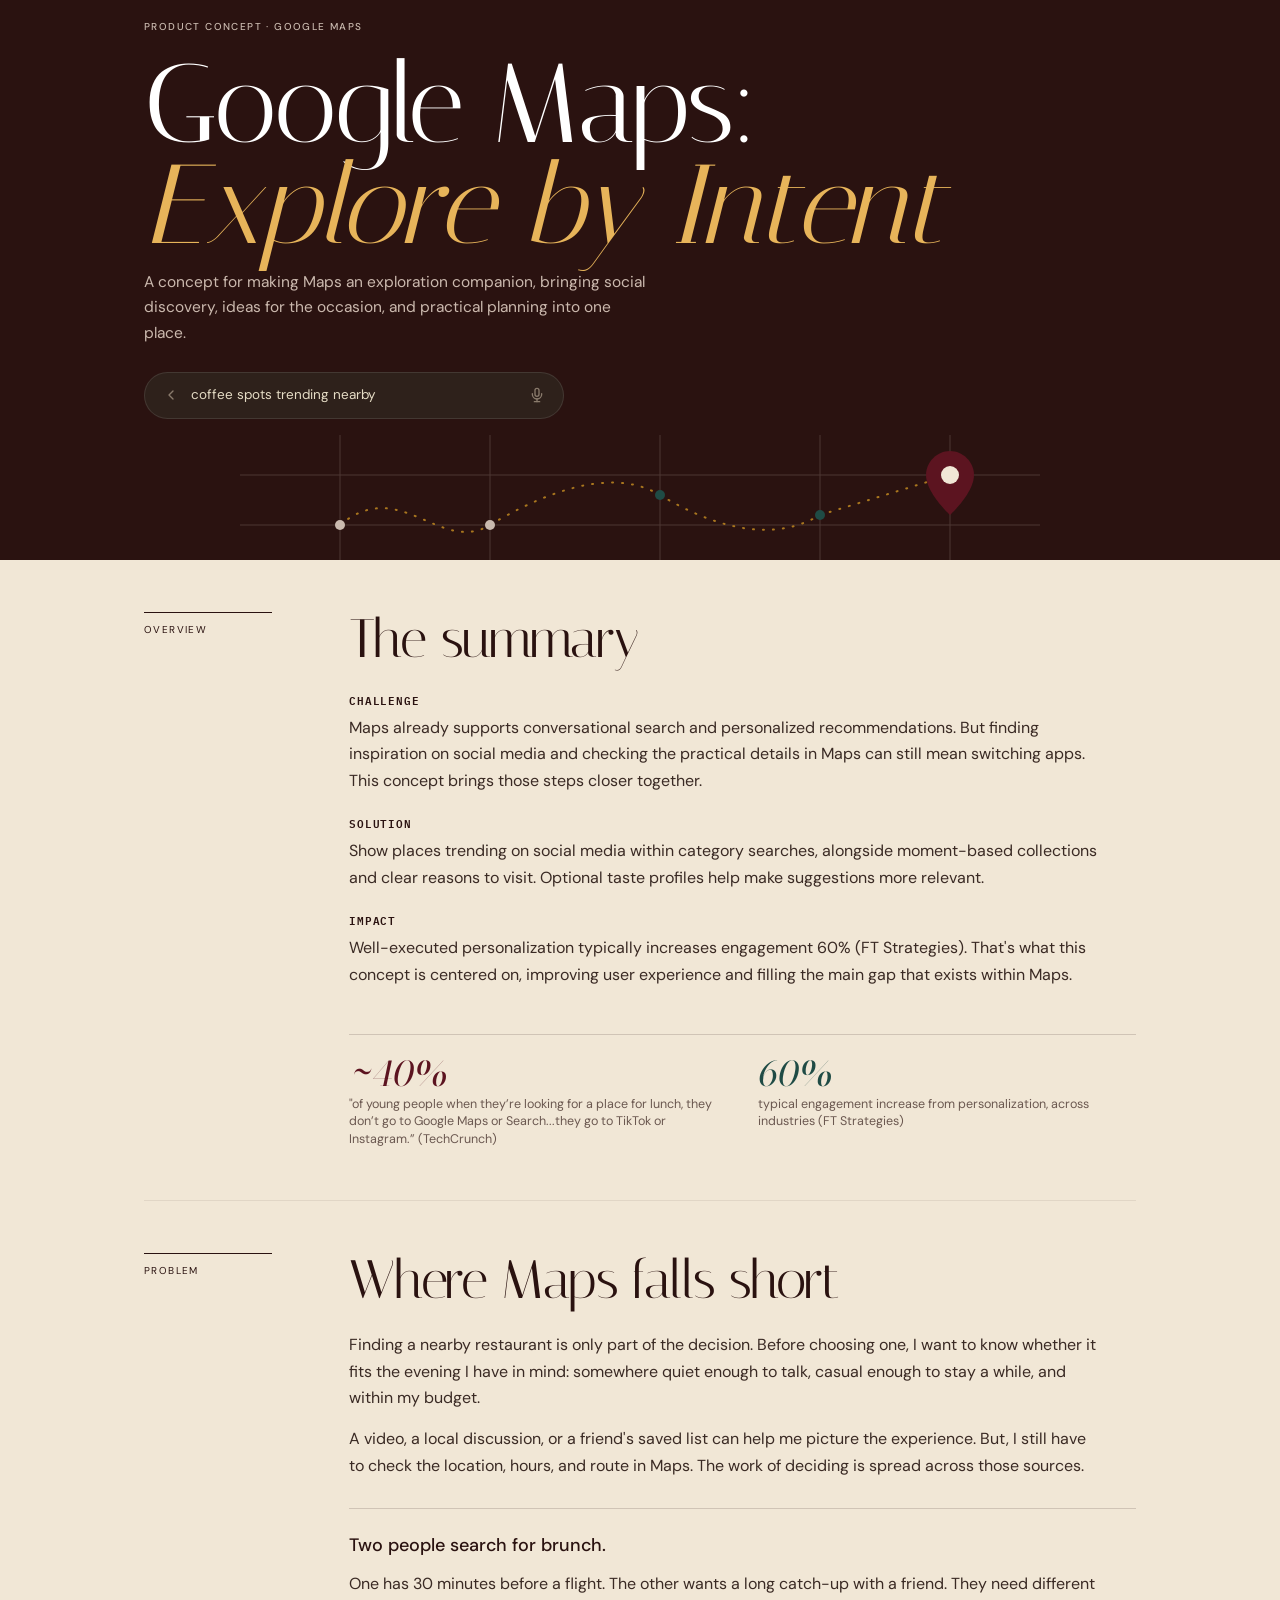
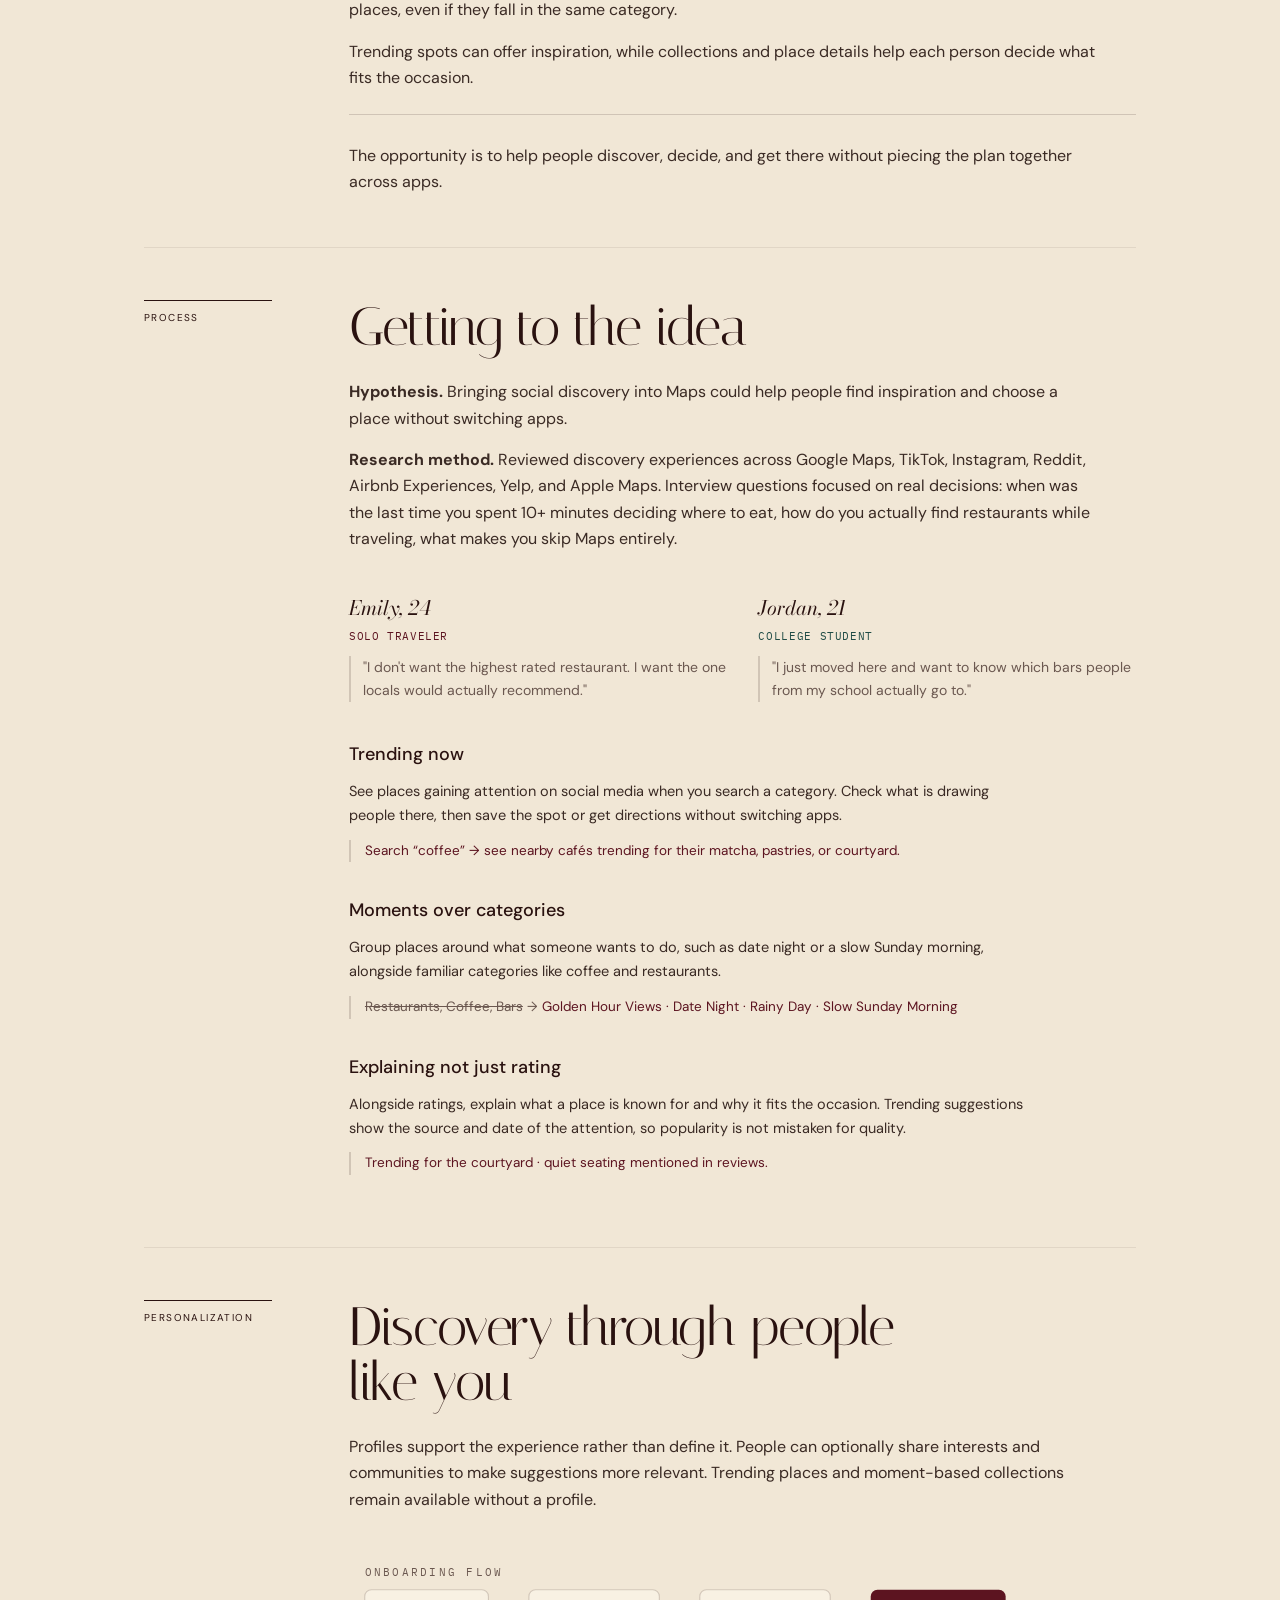
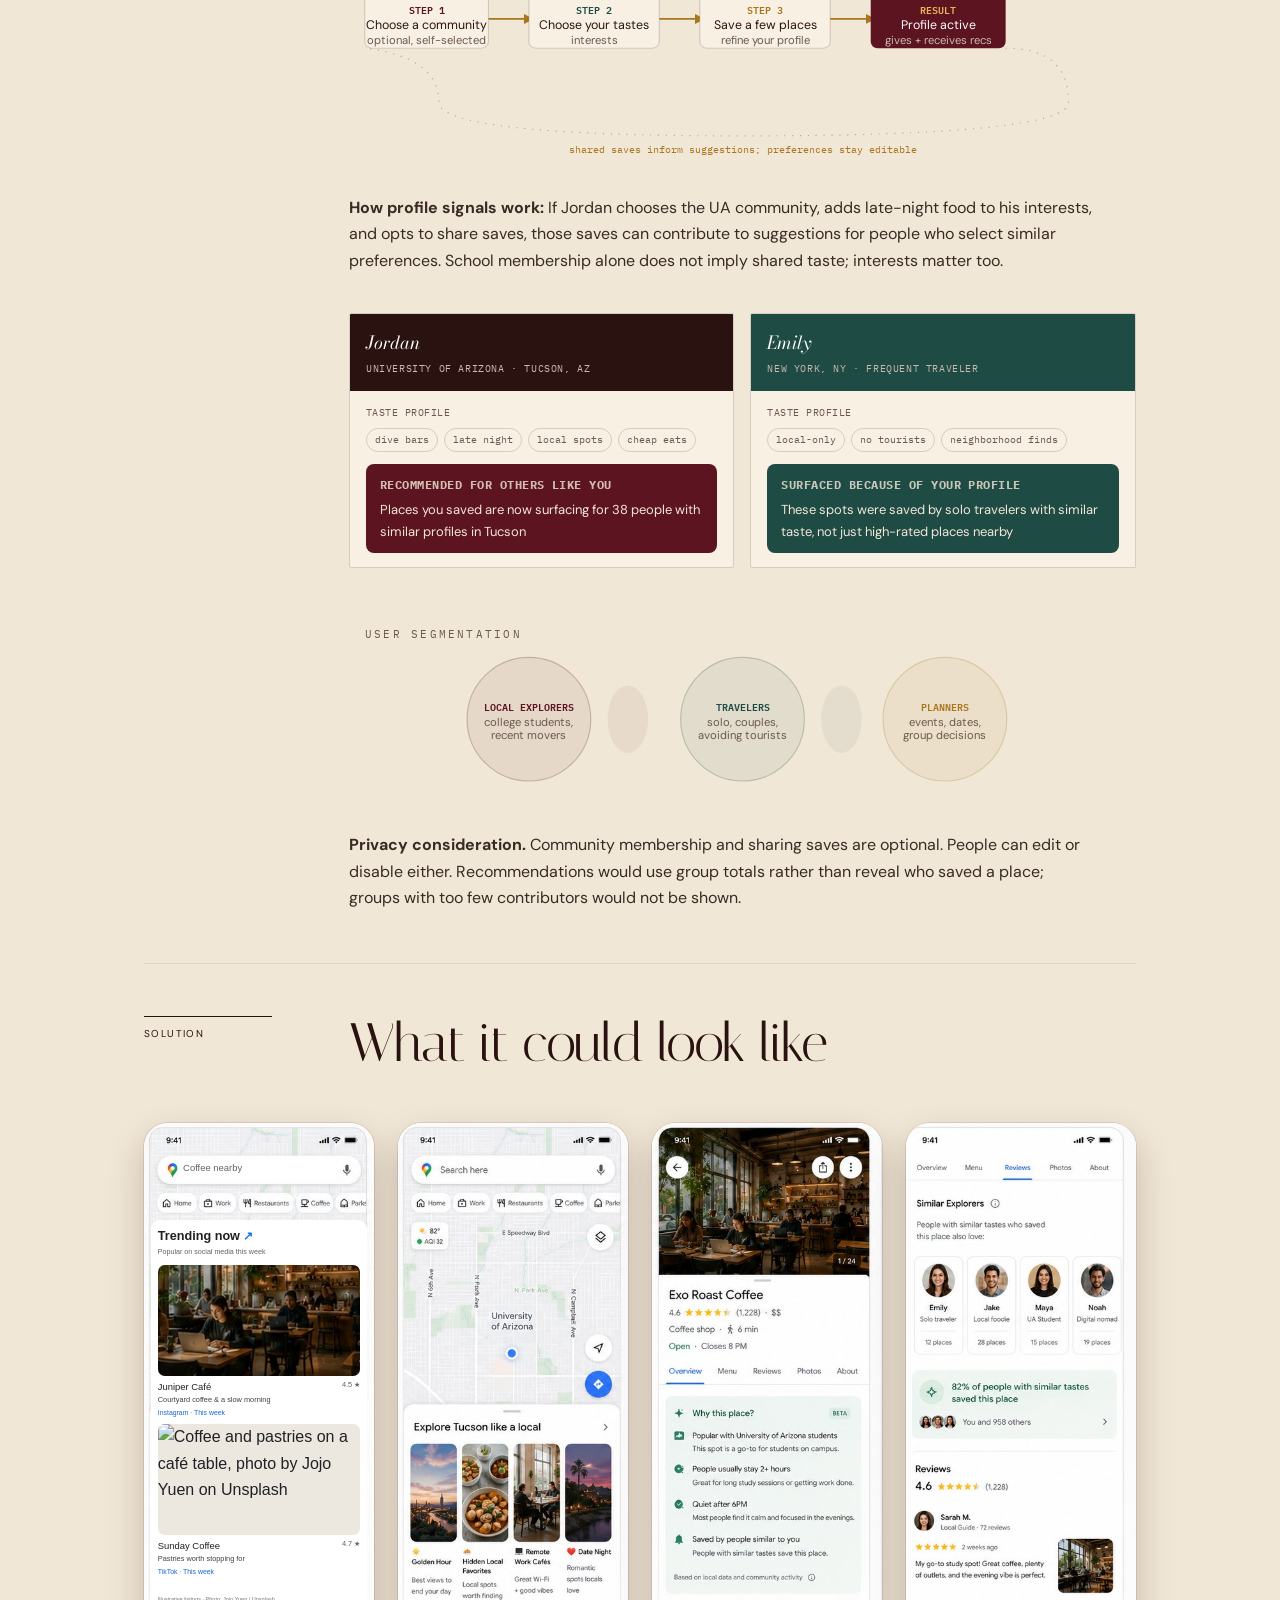
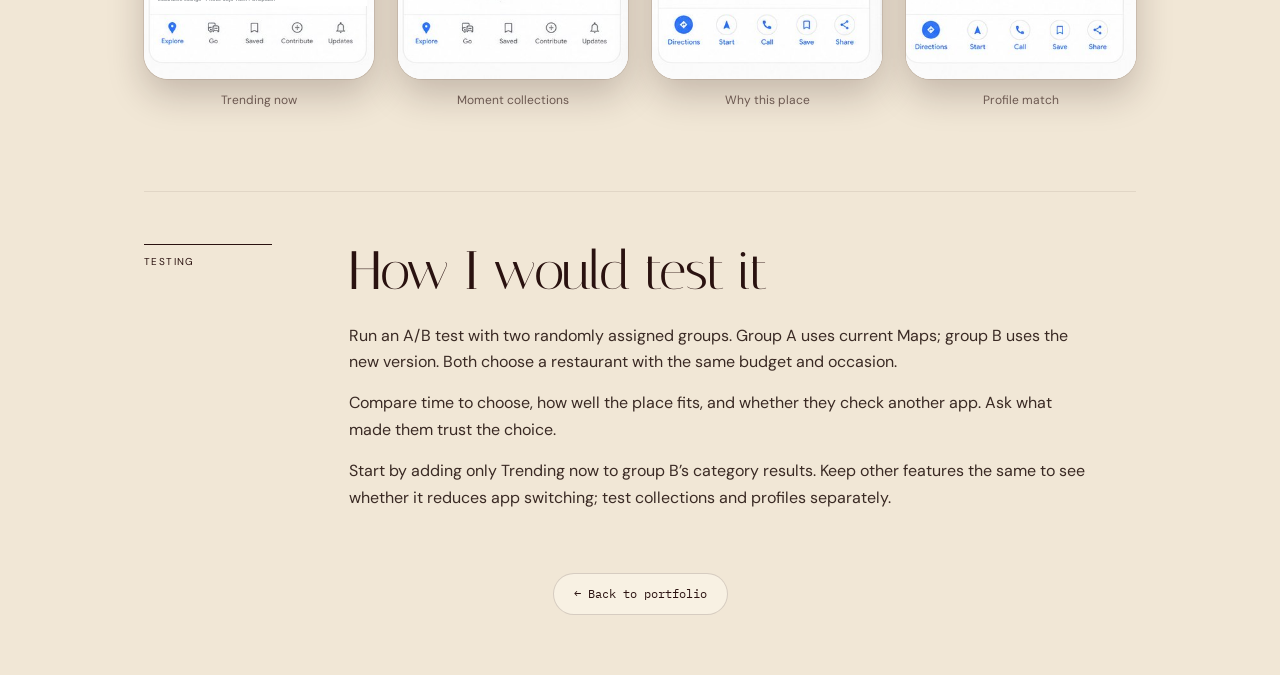
==== commit a8cd772e: "Update Maps case study with Trending now concept and final wireframes" ====
--- a/case-study2.html
+++ b/case-study2.html
@@ -183,7 +183,81 @@
 </style>
 <link href="motion.css" rel="stylesheet">
 <link href="case-editorial.css" rel="stylesheet">
-</head>
+
+<style id="maps-revisions">
+  body.case-editorial-maps section[data-chapter]::before { content: none; }
+  body.case-editorial-maps section[data-chapter] > .chapter-label { grid-column: 1; grid-row: 1 / span 30; align-self: start; border-top: 1px solid var(--ink); padding-top: 9px; font-size: 10px; letter-spacing: .14em; text-transform: uppercase; color: var(--ink); }
+  @media(max-width:720px) { body.case-editorial-maps section[data-chapter] > .chapter-label { grid-row: auto; margin-bottom: 20px; } }
+
+  body.case-editorial-maps h2 em { font: inherit; color: inherit; }
+  body.case-editorial-maps .snum,
+  body.case-editorial-maps .tag,
+  body.case-editorial-maps .decision .dl { color: var(--ink); }
+  .context-example { margin: 14px 0 28px; padding: 22px 0; border-top: 1px solid var(--line); border-bottom: 1px solid var(--line); }
+  .context-example h3, .test-plan h3 { font-family: 'DM Sans', sans-serif !important; font-weight: 500 !important; font-size: 18px; letter-spacing: 0 !important; margin: 0 0 10px; }
+  .test-plan { margin: 12px 0 24px; }
+  .test-plan h3:not(:first-child) { margin-top: 26px; }
+  body.case-editorial-maps #artifacts .wf-row { grid-column: 1 / -1; display: grid; grid-template-columns: repeat(4, minmax(0, 1fr)); gap: clamp(12px, 2vw, 24px); width: 100%; align-items: start; }
+  .wf-item { min-width: 0; }
+  .wf-phone { width: 100%; height: auto; aspect-ratio: 214 / 517; border-radius: 24px; }
+  .wf-cap { font-family: 'DM Sans', sans-serif; font-size: 12px; }
+  @media(max-width: 680px) {
+    body.case-editorial-maps #artifacts .wf-row { display: flex; flex-wrap: nowrap; justify-content: flex-start; overflow-x: auto; padding: 4px 2px 24px; scroll-snap-type: x mandatory; }
+    .wf-item { flex: 0 0 190px; scroll-snap-align: start; }
+  }
+</style>
+<style id="maps-concise-revision">
+  .decision { border: 0; padding: 14px 0 20px; }
+  .decision h4 { font-family: 'DM Sans', sans-serif; font-size: 18px; font-weight: 500; margin-bottom: 10px; }
+  .decision .swap { border-left: 2px solid var(--line); padding-left: 14px; margin-top: 12px; font-style: normal; line-height: 1.7; }
+  .decision .swap b { font-weight: 400; }
+  .test-note { font-size: 12px; color: var(--sub); margin-top: 10px; }
+</style>
+<style id="community-wireframe">
+.community-screen{height:100%;padding:7%;background:#fff;font-family:'DM Sans',sans-serif;color:#202124;container-type:inline-size;text-align:left;}
+.community-screen .phone-status{font-size:9px;font-weight:600;margin:0 0 20px}.phone-status span{float:right}
+.community-screen .phone-back{font-size:9px;margin-bottom:20px}
+.community-screen h3{font:600 clamp(15px,10cqw,24px)/1.15 'DM Sans',sans-serif!important;letter-spacing:-.02em!important;margin:0 0 10px}
+.community-screen p{font-size:clamp(8px,5cqw,12px);line-height:1.5;color:#5f6368;margin-bottom:20px}
+.phone-label{font-size:clamp(6px,3.7cqw,9px);letter-spacing:.03em;margin:18px 0 8px;color:#5f6368}
+.taste-chip{display:inline-block;padding:5px 7px;background:#e8f0fe;color:#174ea6;border-radius:20px;font-size:clamp(7px,4.5cqw,11px);margin:0 3px 6px 0}.taste-chip.neutral{background:#f1f3f4;color:#5f6368}
+.community-choice{font-size:clamp(8px,4.8cqw,12px);padding:9px 0;border-bottom:1px solid #eee}.community-choice.muted{color:#5f6368}
+.phone-note{font-size:clamp(7px,4cqw,10px);color:#5f6368;margin:16px 0}.phone-action{background:#1a73e8;color:white;padding:10px 4px;border-radius:20px;text-align:center;font-size:clamp(8px,4.5cqw,11px)}
+</style><style id="wireframe-image-fit">.wf-phone .scr{background-size:contain;background-repeat:no-repeat;background-position:center;background-color:#fff;}</style>
+<style id="trending-wireframe">
+.trending-screen{height:100%;box-sizing:border-box;overflow:hidden;background:#fff;color:#202124;font-family:Arial,sans-serif;text-align:left;display:flex;flex-direction:column;padding:5%;container-type:inline-size;gap:2px}
+.trend-status{font-size:4.5cqw;padding:0 2cqw 4cqw;font-weight:bold}.trend-status span{float:right}
+.trend-search{display:flex;justify-content:space-between;align-items:center;gap:4cqw;border:1px solid #e2e5e8;border-radius:14cqw;padding:7cqw 5cqw;font-size:6cqw}.trend-search span{flex:1}
+.trend-filters{display:flex;gap:3cqw;margin:3cqw 0 6cqw}.trend-filters span{border:1px solid #dadce0;border-radius:7cqw;padding:3cqw;font-size:4cqw;white-space:nowrap}
+.trend-heading{font-weight:600;font-size:10cqw;letter-spacing:-.04em}.trend-heading span{color:#1a73e8}
+.trending-screen .trend-intro{font-size:4.8cqw;color:#5f6368;line-height:1.4;margin:1cqw 0 5cqw}
+.trend-place{display:flex;gap:4cqw;padding:4cqw 0;border-bottom:1px solid #edf0f2}.trend-art{flex:0 0 24cqw;height:30cqw;border-radius:4cqw;display:flex;align-items:center;justify-content:center;font-size:16cqw}.matcha{background:linear-gradient(140deg,#d9e3c7,#7f9772);color:#fbede6}.pastry{background:linear-gradient(140deg,#eee0c8,#c19366);color:#79532e}
+.trend-place-copy{flex:1;min-width:0}.trend-place strong{display:block;font-size:6cqw}.trend-place small{font-size:4.3cqw;color:#5f6368}.trending-screen .trend-place p{font-size:4.7cqw;line-height:1.4;margin:2cqw 0;color:#3c4043}.trend-source{display:block;color:#1967d2;font-size:4cqw}
+.trend-caption{font-size:3.7cqw;color:#70757a;margin:3cqw 0}.trend-map{position:relative;flex:1;min-height:20cqw;background:repeating-linear-gradient(90deg,transparent 0 20%,#fff 20% 23%),repeating-linear-gradient(0deg,#e6ece5 0 25%,#fff 25% 29%);border-radius:4cqw;overflow:hidden}.map-label{font-size:4cqw;padding:3cqw;background:#ffffffb0;display:inline-block}.map-pin{position:absolute;color:#1a73e8;font-size:12cqw;text-shadow:0 1px 3px #fff}.pin-one{left:24%;top:35%}.pin-two{left:65%;top:53%}.trend-nav{display:flex;justify-content:space-between;font-size:4cqw;color:#1967d2;padding:4cqw 2cqw 1cqw}.trend-nav span{color:#5f6368}
+</style><style id="trending-phone-match">
+.trending-screen{font-family:'DM Sans',Arial,sans-serif;padding:0;background:#fff;gap:0;border:1px solid #e2e3e5;border-radius:24px;container-type:inline-size}
+.trend-status{display:flex;align-items:center;justify-content:space-between;font-size:3.8cqw;font-weight:600;padding:5cqw 6cqw 4cqw;margin:0;background:#fafafa}
+.trend-status .status-icons{display:flex;align-items:center;gap:1.2cqw;float:none}.status-icons svg{width:4.2cqw;height:4.2cqw}.status-icons svg:last-child{width:6cqw}
+.trend-search{margin:1cqw 3cqw 3cqw;padding:4cqw 5cqw;border:0;box-shadow:0 1px 5px #00000018;background:#fff;border-radius:10cqw;font-size:4.4cqw;color:#5f6368;gap:4cqw}.trend-search svg{width:5cqw;height:5cqw;flex-shrink:0}.trend-search .search-pin{color:#1a73e8}
+.trend-filters{margin:0 3cqw 5cqw;gap:2cqw}.trend-filters span{font-size:3.2cqw;padding:2.5cqw 3cqw;border-color:#e3e5e7;background:#fff}
+.trend-heading{font-size:5.8cqw;font-weight:600;letter-spacing:-.025em;margin:0 5cqw}.trend-heading span{font-size:5cqw}.trending-screen .trend-intro{font-size:3.4cqw;margin:1.5cqw 5cqw 2cqw;line-height:1.5}
+.trend-place{margin:0 5cqw;padding:4cqw 0;gap:3cqw;align-items:flex-start}.trend-art{flex-basis:24cqw;height:29cqw;border-radius:3cqw;font-size:13cqw}.trend-place strong{font-size:4.2cqw;font-weight:600;line-height:1.3}.trend-place small{display:block;font-size:3.2cqw;margin-top:1cqw}.trending-screen .trend-place p{font-size:3.4cqw;line-height:1.5;margin:2cqw 0}.trend-source{font-size:2.9cqw;line-height:1.4}
+.trend-caption{margin:2cqw 5cqw;font-size:2.5cqw}.trend-map{margin:1cqw 3cqw 0;min-height:25cqw;border-radius:4cqw;flex:1}.map-label{font-size:3cqw}.map-pin{font-size:10cqw}
+.trend-nav{flex:0 0 auto;display:flex;justify-content:space-around;align-items:center;margin-top:2cqw;padding:4cqw 1cqw 7cqw;border-top:1px solid #f1f3f4;background:#fff}.trend-nav-item{display:flex;flex-direction:column;align-items:center;gap:2cqw;color:#5f6368}.trend-nav-item svg{height:5cqw;width:5cqw}.trend-nav .trend-nav-item span{font-size:2.9cqw;color:inherit}.trend-nav-item.active{color:#1a73e8}
+</style><style id="original-phone-match">
+.original-trending-screen{position:relative;width:100%;height:100%;overflow:hidden;border-radius:inherit;background:#fff;container-type:inline-size;font-family:Arial,sans-serif;text-align:left;color:#202124}
+.original-phone-ui{position:absolute;inset:0;width:100%;height:100%;object-fit:contain}
+.original-search-copy{position:absolute;top:6.65%;left:17%;right:17%;height:3.2%;background:#fff;color:#5f6368;font:4.1cqw/1.6 Arial,sans-serif;white-space:nowrap}
+.original-trends-content{position:absolute;top:17.4%;bottom:13%;left:3%;right:3%;border-radius:4cqw 4cqw 0 0;background:#fff;padding:4.2cqw 3cqw 1cqw;box-sizing:border-box;display:flex;flex-direction:column;overflow:hidden}
+.original-trends-title{font-size:5.5cqw;font-weight:600;line-height:1.2}.original-trends-title span{color:#1a73e8;font-size:5cqw}
+.original-trends-content .original-trends-sub{font-size:3.1cqw;color:#5f6368;margin:1.7cqw 0 3cqw;line-height:1.4}
+.original-trend-card{margin-bottom:3cqw}.original-place-heading{font-size:4.1cqw;font-weight:500;margin-top:2cqw;line-height:1.4}.original-place-heading span{float:right;font-size:3.2cqw;color:#5f6368}
+.original-trends-content .original-trend-card p{font-size:3.2cqw;color:#3c4043;margin:.7cqw 0 1cqw;line-height:1.4}.original-social-source{font-size:3cqw;color:#1967d2;line-height:1.4}
+.real-cafe-photo,.real-coffee-photo{width:100%;height:48cqw;position:relative;overflow:hidden;border-radius:3cqw;background:#ece7df}
+.real-cafe-photo img{position:absolute;width:160%;max-width:none;height:auto;left:-30%;top:-42cqw}
+.real-coffee-photo img{position:absolute;width:100%;height:100%;max-width:none;left:0;top:0;object-fit:cover;object-position:center}
+.original-trends-footnote{font-size:2.4cqw;color:#70757a;margin-top:auto;padding-top:1cqw}
+</style></head>
 <body id="artifacts-component-root-html" class="case-editorial case-editorial-maps">
 
 
@@ -194,11 +268,11 @@
   <div class="hero-inner">
     <div class="kicker">Product Concept · Google Maps</div>
     <h1>Google Maps:<br><em>Explore by Intent</em></h1>
-    <p class="sub">A concept for shifting Maps from a navigation tool to an exploration companion, by understanding why someone is searching, not just what they typed.</p>
+    <p class="sub">A concept for making Maps an exploration companion, bringing social discovery, ideas for the occasion, and practical planning into one place.</p>
     <div class="maps-bar">
-      <svg class="mb-icon" viewBox="0 0 24 24" fill="none" stroke="currentColor" stroke-width="2" stroke-linecap="round" stroke-linejoin="round"><path d="M15 6l-6 6 6 6"/></svg>
-      <span class="txt">most frequented restaurants by locals</span>
-      <svg class="mb-icon mic" viewBox="0 0 24 24" fill="none" stroke="currentColor" stroke-width="2" stroke-linecap="round" stroke-linejoin="round"><path d="M12 2a3 3 0 0 0-3 3v6a3 3 0 0 0 6 0V5a3 3 0 0 0-3-3z"/><path d="M19 10v1a7 7 0 0 1-14 0v-1"/><line x1="12" y1="18" x2="12" y2="22"/><line x1="8" y1="22" x2="16" y2="22"/></svg>
+      <svg class="mb-icon" viewBox="0 0 24 24" fill="none" stroke="currentColor" stroke-width="2" stroke-linecap="round" stroke-linejoin="round"><path d="M15 6l-6 6 6 6"></path></svg>
+      <span class="txt">coffee spots trending nearby</span>
+      <svg class="mb-icon mic" viewBox="0 0 24 24" fill="none" stroke="currentColor" stroke-width="2" stroke-linecap="round" stroke-linejoin="round"><path d="M12 2a3 3 0 0 0-3 3v6a3 3 0 0 0 6 0V5a3 3 0 0 0-3-3z"></path><path d="M19 10v1a7 7 0 0 1-14 0v-1"></path><line x1="12" y1="18" x2="12" y2="22"></line><line x1="8" y1="22" x2="16" y2="22"></line></svg>
     </div>
     <div class="hero-map">
       <svg viewBox="0 0 800 160" fill="none">
@@ -232,110 +306,50 @@
 
 <!-- 01: EXECUTIVE SUMMARY -->
 <section id="exec" data-chapter="Overview">
+  <div class="chapter-label">Overview</div>
   
   <div class="snum c1">Executive Summary</div>
-  <h2>The <em>summary</em></h2>
+  <h2>The summary</h2>
   <div class="lead-block">
     <span class="tag m">Challenge</span>
-    <p>Google Maps is meant for getting people from A to B. It wasn't built for the moment before that, when someone doesn't know where to go yet. Its search still runs on keywords, with rankings not considering who's asking, and it has almost no AI-driven personalization in its discovery features.</p>
+    <p>Maps already supports conversational search and personalized recommendations. But finding inspiration on social media and checking the practical details in Maps can still mean switching apps. This concept brings those steps closer together.</p>
   </div>
   <div class="lead-block">
     <span class="tag t">Solution</span>
-    <p>An intent-based discovery experience: natural language search, moment-based collections, recommendations that explain themselves, and a profile system that matches you with people who have similar backgrounds and taste so their discoveries surface in your results.</p>
+    <p>Show places trending on social media within category searches, alongside moment-based collections and clear reasons to visit. Optional taste profiles help make suggestions more relevant.</p>
   </div>
   <div class="lead-block">
     <span class="tag g">Impact</span>
-    <p>Well-executed personalization typically increases engagement 10–15% (McKinsey, 2021). That's what this concept is centered on, improving user experience and filling the main gap that exists within Maps.</p>
+    <p>Well-executed personalization typically increases engagement 60% (FT Strategies). That's what this concept is centered on, improving user experience and filling the main gap that exists within Maps.</p>
   </div>
   <div class="stat-row">
     <div class="stat m"><div class="n">~40%</div><div class="d">"of young people when they’re looking for a place for lunch, they don’t go to Google Maps or Search...they go to TikTok or Instagram.” (TechCrunch)</div></div>
     <div class="stat t"><div class="n">60%</div><div class="d">typical engagement increase from personalization, across industries (FT Strategies)</div></div>
-    <div class="stat g"><div class="n">76%</div><div class="d">more likely to consider apps with personalization features (McKinsey)</div></div>
   </div>
 </section>
 
 <!-- 02: CONTEXT & PROBLEM -->
 <section id="context" data-chapter="Problem">
-  
+  <div class="chapter-label">Problem</div>
   <div class="snum c2">Context &amp; Problem</div>
-  <h2>Where Maps <em>falls short</em></h2>
-  <p><b>Business situation.</b> Navigation is a solved problem. Now, the new competition is discovery, and Maps is losing to apps that were never built for navigation at all.</p>
-
-  <div class="comp-grid">
-    <div class="comp-col maps">
-      <div class="ch">Google Maps today</div>
-      <ul>
-        <li>Keyword search only</li>
-        <li>Sorts by relevance, distance, prominence</li>
-        <li>No user profile or preference signals</li>
-        <li>Reviews sorted by recency or helpfulness</li>
-        <li>No explanation for why a place is surfaced</li>
-      </ul>
-    </div>
-    <div class="comp-col social">
-      <div class="ch">Where people go instead</div>
-      <ul>
-        <li>TikTok, Instagram: visual, peer-driven</li>
-        <li>Reddit: community, honest, contextual</li>
-        <li>Blogs &amp; Substack: curated local guides</li>
-        <li>Yelp: filters but still keyword-dependent</li>
-        <li>Instagram: business following showcases target demographic</li>
-      </ul>
-    </div>
-    <div class="comp-col gap">
-      <div class="ch">The gap</div>
-      <ul>
-        <li>No true navigation features</li>
-        <li>No live hours or real-time data</li>
-        <li>Saving is too wide spread across apps</li>
-        <li>No aggregated reviews or ratings</li>
-        <li>No easy filtering when needed</li>
-      </ul>
-    </div>
-  </div>
-
-  <div class="quote-block">
-    <p>"I don't want the highest-rated restaurant. I want the one locals would actually recommend."</p>
-    <div class="src">— research interview, solo traveler, 24</div>
-  </div>
-
-  <p><b>User problem.</b> Today Maps ranks everything by relevance, distance, and prominence, which mostly means review volume and keyword matches. Searches are almost transactional, without any real personalization behind the results. Someone searching "brunch" might want a two-hour catch-up with a friend or a quick plate before a flight. The result is the same either way.</p>
-
-  <!-- Ranking diagram -->
-  <div class="diagram">
-    <svg viewBox="0 0 700 130" fill="none">
-      <text x="14" y="18" font-family="IBM Plex Mono" font-size="10" fill="#6B5850" letter-spacing="2">HOW MAPS RANKS TODAY</text>
-      <line x1="14" y1="70" x2="686" y2="70" stroke="#6B5850" stroke-width="1.5" stroke-dasharray="1 6"></line>
-      <circle cx="150" cy="70" r="7" fill="#1F4B45"></circle>
-      <text x="150" y="95" text-anchor="middle" font-family="IBM Plex Mono" font-size="10" fill="#6B5850">RELEVANCE</text>
-      <text x="150" y="108" text-anchor="middle" font-family="IBM Plex Mono" font-size="9" fill="#A9761E">keyword match</text>
-      <circle cx="350" cy="70" r="7" fill="#1F4B45"></circle>
-      <text x="350" y="95" text-anchor="middle" font-family="IBM Plex Mono" font-size="10" fill="#6B5850">DISTANCE</text>
-      <text x="350" y="108" text-anchor="middle" font-family="IBM Plex Mono" font-size="9" fill="#A9761E">proximity</text>
-      <circle cx="550" cy="70" r="7" fill="#1F4B45"></circle>
-      <text x="550" y="95" text-anchor="middle" font-family="IBM Plex Mono" font-size="10" fill="#6B5850">PROMINENCE</text>
-      <text x="550" y="108" text-anchor="middle" font-family="IBM Plex Mono" font-size="9" fill="#A9761E">review volume</text>
-      <!-- proposed addition -->
-      <line x1="350" y1="70" x2="350" y2="28" stroke="#5C1420" stroke-width="1.5" stroke-dasharray="1 5"></line>
-      <circle cx="350" cy="22" r="8" fill="#5C1420"></circle>
-      <text x="350" y="10" text-anchor="middle" font-family="IBM Plex Mono" font-size="10" fill="#5C1420" font-weight="600">+ INTENT + PROFILE</text>
-    </svg>
-  </div>
-
-  <ul class="plain">
-        <li>Tourist-heavy spots overpower what locals actually recommend</li>
-    <li>Generic results disconnected from the moment someone is in</li>
-    <li>Hard to read a neighborhood's personality before showing up</li>
-        <li>Too many similar options, no reason to pick one</li>
-  </ul>
+  <h2>Where Maps falls short</h2>
+  <p>Finding a nearby restaurant is only part of the decision. Before choosing one, I want to know whether it fits the evening I have in mind: somewhere quiet enough to talk, casual enough to stay a while, and within my budget.</p>
+  <p>A video, a local discussion, or a friend's saved list can help me picture the experience. But, I still have to check the location, hours, and route in Maps. The work of deciding is spread across those sources.</p>
+  <div class="context-example">
+    <h3>Two people search for brunch.</h3>
+    <p>One has 30 minutes before a flight. The other wants a long catch-up with a friend. They need different places, even if they fall in the same category.</p>
+    <p>Trending spots can offer inspiration, while collections and place details help each person decide what fits the occasion.</p>
+  </div>
+  <p>The opportunity is to help people discover, decide, and get there without piecing the plan together across apps.</p>
 </section>
 
 <!-- 03: APPROACH & PROCESS -->
 <section id="approach" data-chapter="Process">
+  <div class="chapter-label">Process</div>
   
   <div class="snum c3">Approach &amp; Process</div>
-  <h2>Getting to <em>the idea</em></h2>
-  <p><b>Hypothesis.</b> If Maps understands who is searching and why, it can compete for the moments people now spend on other apps, and it has something those apps don't: the ability to actually get you there.</p>
+  <h2>Getting to the idea</h2>
+  <p><b>Hypothesis.</b> Bringing social discovery into Maps could help people find inspiration and choose a place without switching apps.</p>
   <p><b>Research method.</b> Reviewed discovery experiences across Google Maps, TikTok, Instagram, Reddit, Airbnb Experiences, Yelp, and Apple Maps. Interview questions focused on real decisions: when was the last time you spent 10+ minutes deciding where to eat, how do you actually find restaurants while traveling, what makes you skip Maps entirely.</p>
 
   <div class="persona-row">
@@ -352,31 +366,32 @@
   </div>
 
   <div class="decision">
-    <div class="dl">Decision 01</div>
-    <h4>Conversation instead of just keywords</h4>
-    <p>Replace the search bar with natural language input. Instead of typing keywords, explain exactly what you want out of the result.</p>
-    <div class="swap"><s>"pizza"</s> → <b>"late-night pizza with outdoor seating, somewhere not too loud"</b></div>
+    
+    <h4>Trending now</h4>
+    <p>See places gaining attention on social media when you search a category. Check what is drawing people there, then save the spot or get directions without switching apps.</p>
+    <div class="swap"><b>Search “coffee” → see nearby cafés trending for their matcha, pastries, or courtyard.</b></div>
   </div>
   <div class="decision">
-    <div class="dl">Decision 02</div>
+    
     <h4>Moments over categories</h4>
-    <p>Instead of Restaurants / Coffee / Bars, surface collections built around what someone is actually trying to do in the moment</p>
+    <p>Group places around what someone wants to do, such as date night or a slow Sunday morning, alongside familiar categories like coffee and restaurants.</p>
     <div class="swap"><s>Restaurants, Coffee, Bars</s> → <b>Golden Hour Views · Date Night · Rainy Day · Slow Sunday Morning</b></div>
   </div>
   <div class="decision">
-    <div class="dl">Decision 03</div>
-    <h4>Explain, don't just rate</h4>
-    <p>A star rating tells nothing about whether a place fits for the moment. Recommendations should explain why this place, for this search.</p>
-    <div class="swap"><s>★ 4.7 · 842 reviews</s> → <b>"People stay ~2 hrs · mentioned for the patio and live music"</b></div>
+    
+    <h4>Explaining not just rating</h4>
+    <p>Alongside ratings, explain what a place is known for and why it fits the occasion. Trending suggestions show the source and date of the attention, so popularity is not mistaken for quality.&nbsp;</p>
+    <div class="swap"><b>Trending for the courtyard · quiet seating mentioned in reviews.</b></div>
   </div>
 </section>
 
 <!-- 04: PROFILE SYSTEM (new dedicated section) -->
 <section id="profiles" data-chapter="Personalization">
+  <div class="chapter-label">Personalization</div>
   
   <div class="snum c4">Profile System</div>
-  <h2>Discovery through <em>people like you</em></h2>
-  <p>The answer to improved discovery isn't just keyword matching, it's understanding who's asking. Right now Maps treats every user identically. This proposed concept adds a simple, opt-in profile layer that does two things: it makes your own results more relevant, and it contributes to a network where your saves and visits help others with similar profiles discover places too.</p>
+  <h2>Discovery through people like you</h2>
+  <p>Profiles support the experience rather than define it. People can optionally share interests and communities to make suggestions more relevant. Trending places and moment-based collections remain available without a profile.</p>
 
   <!-- Onboarding flow diagram -->
   <div class="onboard-flow">
@@ -385,21 +400,21 @@
       <!-- steps -->
       <rect x="14" y="30" width="110" height="52" rx="6" fill="#F8F1E3" stroke="rgba(42,18,16,0.16)"></rect>
       <text x="69" y="52" text-anchor="middle" font-family="IBM Plex Mono" font-size="9" fill="#5C1420" font-weight="600">STEP 1</text>
-      <text x="69" y="65" text-anchor="middle" font-family="DM Sans" font-size="11" fill="#2A1210">Who are you?</text>
-      <text x="69" y="78" text-anchor="middle" font-family="DM Sans" font-size="10" fill="#6B5850">city, school, age</text>
+      <text x="69" y="65" text-anchor="middle" font-family="DM Sans" font-size="11" fill="#2A1210">Choose a community</text>
+      <text x="69" y="78" text-anchor="middle" font-family="DM Sans" font-size="10" fill="#6B5850">optional, self-selected</text>
 
       <line x1="124" y1="56" x2="160" y2="56" stroke="#A9761E" stroke-width="1.5" marker-end="url(#arr)"></line>
 
       <rect x="160" y="30" width="116" height="52" rx="6" fill="#F8F1E3" stroke="rgba(42,18,16,0.16)"></rect>
       <text x="218" y="52" text-anchor="middle" font-family="IBM Plex Mono" font-size="9" fill="#1F4B45" font-weight="600">STEP 2</text>
-      <text x="218" y="65" text-anchor="middle" font-family="DM Sans" font-size="11" fill="#2A1210">What do you love?</text>
+      <text x="218" y="65" text-anchor="middle" font-family="DM Sans" font-size="11" fill="#2A1210">Choose your tastes</text>
       <text x="218" y="78" text-anchor="middle" font-family="DM Sans" font-size="10" fill="#6B5850">interests</text>
 
       <line x1="276" y1="56" x2="312" y2="56" stroke="#A9761E" stroke-width="1.5" marker-end="url(#arr)"></line>
 
       <rect x="312" y="30" width="116" height="52" rx="6" fill="#F8F1E3" stroke="rgba(42,18,16,0.16)"></rect>
       <text x="370" y="52" text-anchor="middle" font-family="IBM Plex Mono" font-size="9" fill="#A9761E" font-weight="600">STEP 3</text>
-      <text x="370" y="65" text-anchor="middle" font-family="DM Sans" font-size="11" fill="#2A1210">Rate a few places</text>
+      <text x="370" y="65" text-anchor="middle" font-family="DM Sans" font-size="11" fill="#2A1210">Save a few places</text>
       <text x="370" y="78" text-anchor="middle" font-family="DM Sans" font-size="10" fill="#6B5850">refine your profile</text>
 
       <line x1="428" y1="56" x2="464" y2="56" stroke="#A9761E" stroke-width="1.5" marker-end="url(#arr)"></line>
@@ -411,7 +426,7 @@
 
       <!-- feedback loop arrow -->
       <path d="M584 82 Q640 82 640 130 Q640 160 350 160 Q80 160 80 130 Q80 90 14 82" stroke="#A9761E" stroke-width="1" fill="none" stroke-dasharray="1 6" opacity="0.6"></path>
-      <text x="350" y="175" text-anchor="middle" font-family="IBM Plex Mono" font-size="9" fill="#A9761E">every save + visit refines the profile and helps others</text>
+      <text x="350" y="175" text-anchor="middle" font-family="IBM Plex Mono" font-size="9" fill="#A9761E">shared saves inform suggestions; preferences stay editable</text>
 
       <defs>
         <marker id="arr" markerWidth="6" markerHeight="6" refX="3" refY="3" orient="auto">
@@ -421,7 +436,7 @@
     </svg>
   </div>
 
-  <p><b>How profile signals work:</b>&nbsp;When you save a new location, that action gets attached to your profile attributes: UA student, 21, tends to save dive bars and late-night spots. Someone else who just moved to Tucson, also a UA student, gets this location surfaced in their results because people with similar profiles liked it, not because it ranked high on review volume.</p>
+  <p><b>How profile signals work:</b>&nbsp;If Jordan chooses the UA community, adds late-night food to his interests, and opts to share saves, those saves can contribute to suggestions for people who select similar preferences. School membership alone does not imply shared taste; interests matter too.</p>
 
   <div class="profile-demo">
     <div class="profile-card">
@@ -483,31 +498,39 @@
     </svg>
   </div>
 
-  <p><b>Privacy consideration.</b> All profile attributes are opt-in during onboarding and easy to edit or disable. The matching layer uses aggregated signals, not individual tracking. "12 students from UA saved this" is a signal, not a named list.</p>
+  <p><b>Privacy consideration.</b> Community membership and sharing saves are optional. People can edit or disable either. Recommendations would use group totals rather than reveal who saved a place; groups with too few contributors would not be shown.</p>
 </section>
 
 <!-- 05: ARTIFACTS -->
 <section id="artifacts" data-chapter="Solution">
+  <div class="chapter-label">Solution</div>
   
   <div class="snum c5">Artifacts &amp; Work Samples</div>
-  <h2>What it could <em>look like</em></h2>
+  <h2>What it could look like</h2>
   <div class="wf-row">
-    <!-- WF1: Intent search -->
-    <div class="wf-item">
-      <div class="wf-phone">
-        <div class="scr has-img" style="background-image:url('[data-uri]');">
-          <div class="wf-search"></div>
-          <div class="wf-chip-row">
-            <div class="wf-chip"></div><div class="wf-chip"></div><div class="wf-chip"></div>
-          </div>
-          <div class="wf-result"><div class="wf-thumb"></div><div class="wf-txt"><div class="wl w80"></div><div class="wl w60"></div></div></div>
-          <div class="wf-result"><div class="wf-thumb"></div><div class="wf-txt"><div class="wl w80"></div><div class="wl w40"></div></div></div>
-          <div class="wf-result"><div class="wf-thumb"></div><div class="wf-txt"><div class="wl w80"></div><div class="wl w60"></div></div></div>
-        </div>
-      </div>
-      <div class="wf-cap">Intent search</div>
-    </div>
-    <!-- WF2: Moment collections -->
+    <!-- WF1: Trending now -->
+<div class="wf-item"><div class="wf-phone"><div class="original-trending-screen">
+<img class="original-phone-ui" src="[data-uri]" alt="Google Maps phone status bar, search bar and navigation">
+<div class="original-search-copy">Coffee nearby</div>
+<div class="original-trends-content">
+<div class="original-trends-title">Trending now <span>↗</span></div>
+<p class="original-trends-sub">Popular on social media this week</p>
+<div class="original-trend-card">
+<div class="real-cafe-photo"><img src="[data-uri]" alt="Café interior with tables, plants, and natural light"></div>
+<div class="original-place-heading">Juniper Café <span>4.5 ★</span></div>
+<p>Courtyard coffee &amp; a slow morning</p>
+<div class="original-social-source">Instagram · This week</div>
+</div>
+<div class="original-trend-card second-card">
+<div class="real-coffee-photo"><img src="https://images.unsplash.com/photo-1683771419613-0a608d8f5cf6?auto=format&amp;fit=crop&amp;w=900&amp;q=90" alt="Coffee and pastries on a café table, photo by Jojo Yuen on Unsplash"></div>
+<div class="original-place-heading">Sunday Coffee <span>4.7 ★</span></div>
+<p>Pastries worth stopping for</p>
+<div class="original-social-source">TikTok · This week</div>
+</div>
+<div class="original-trends-footnote">Illustrative listings · Photo: Jojo Yuen / Unsplash</div>
+</div>
+</div></div><div class="wf-cap">Trending now</div></div>
+<!-- WF2: Moment collections -->
     <div class="wf-item">
       <div class="wf-phone">
         <div class="scr has-img" style="background-image:url('[data-uri]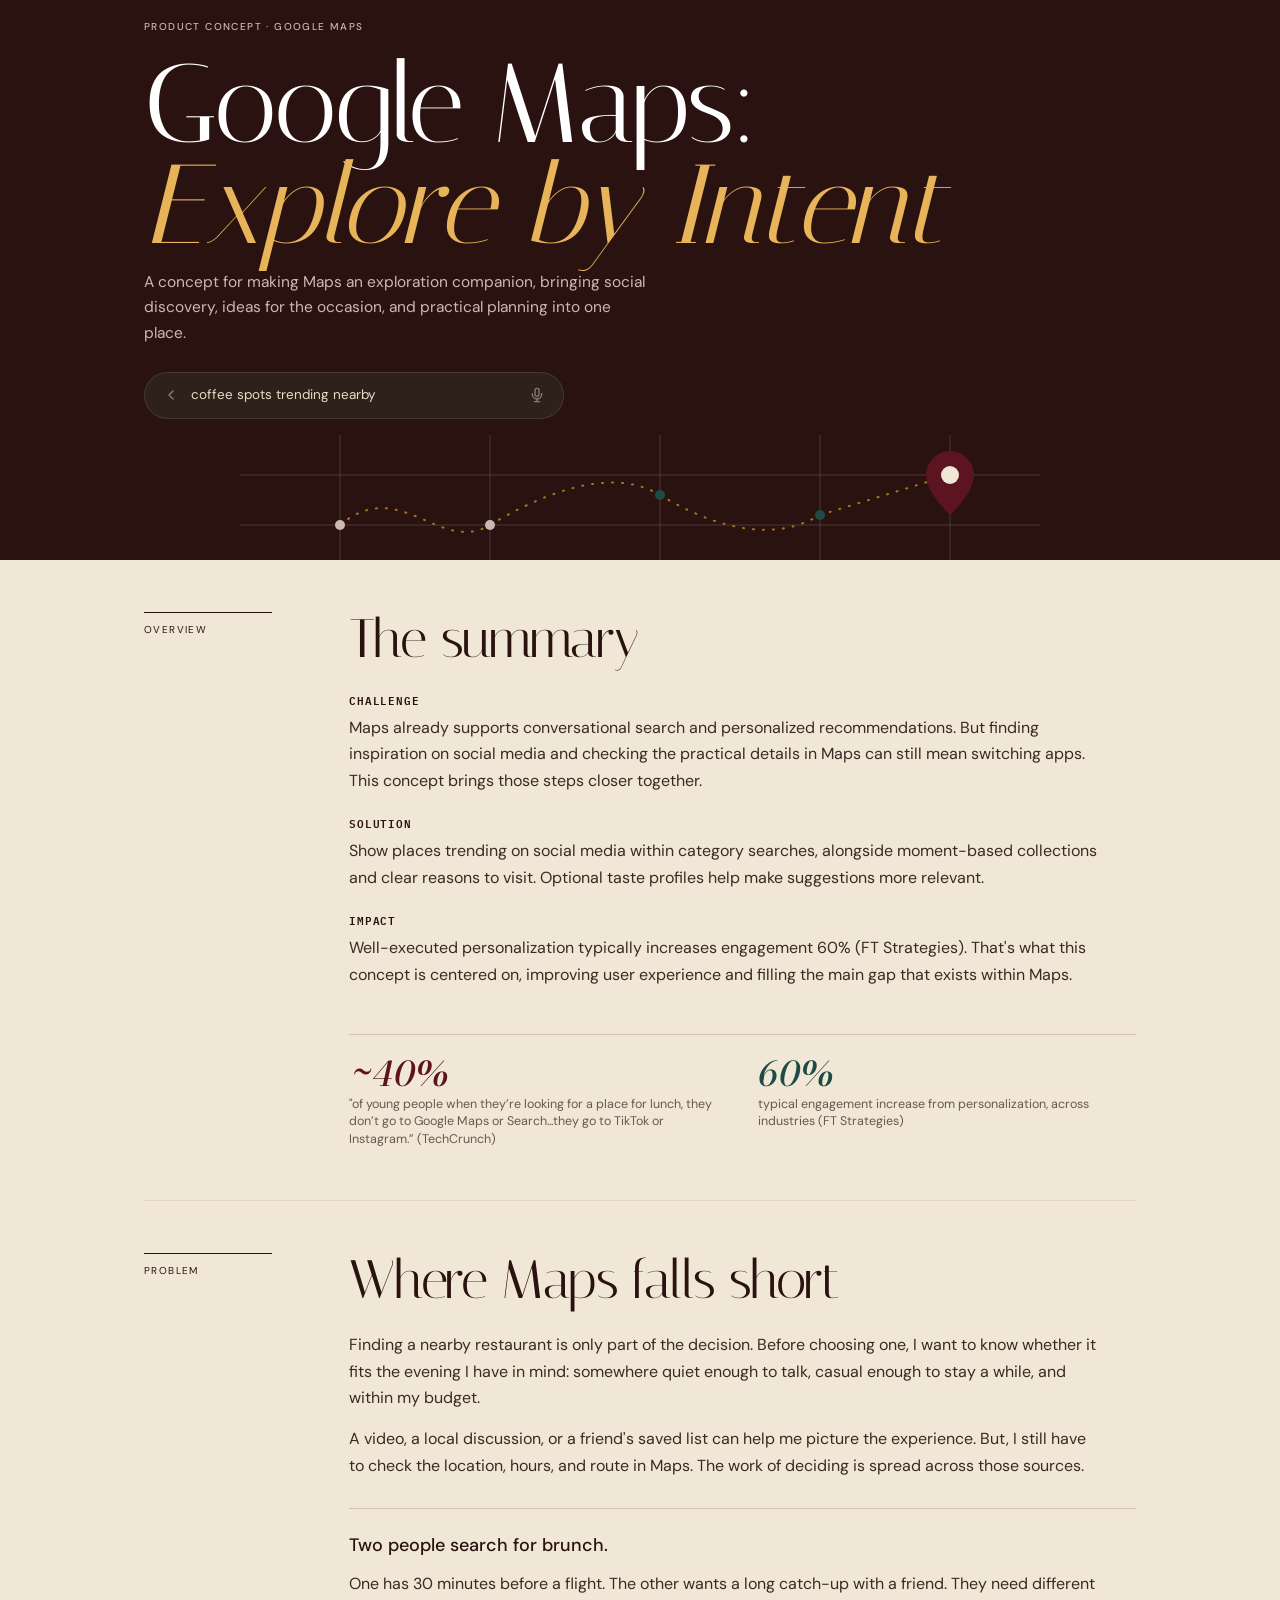
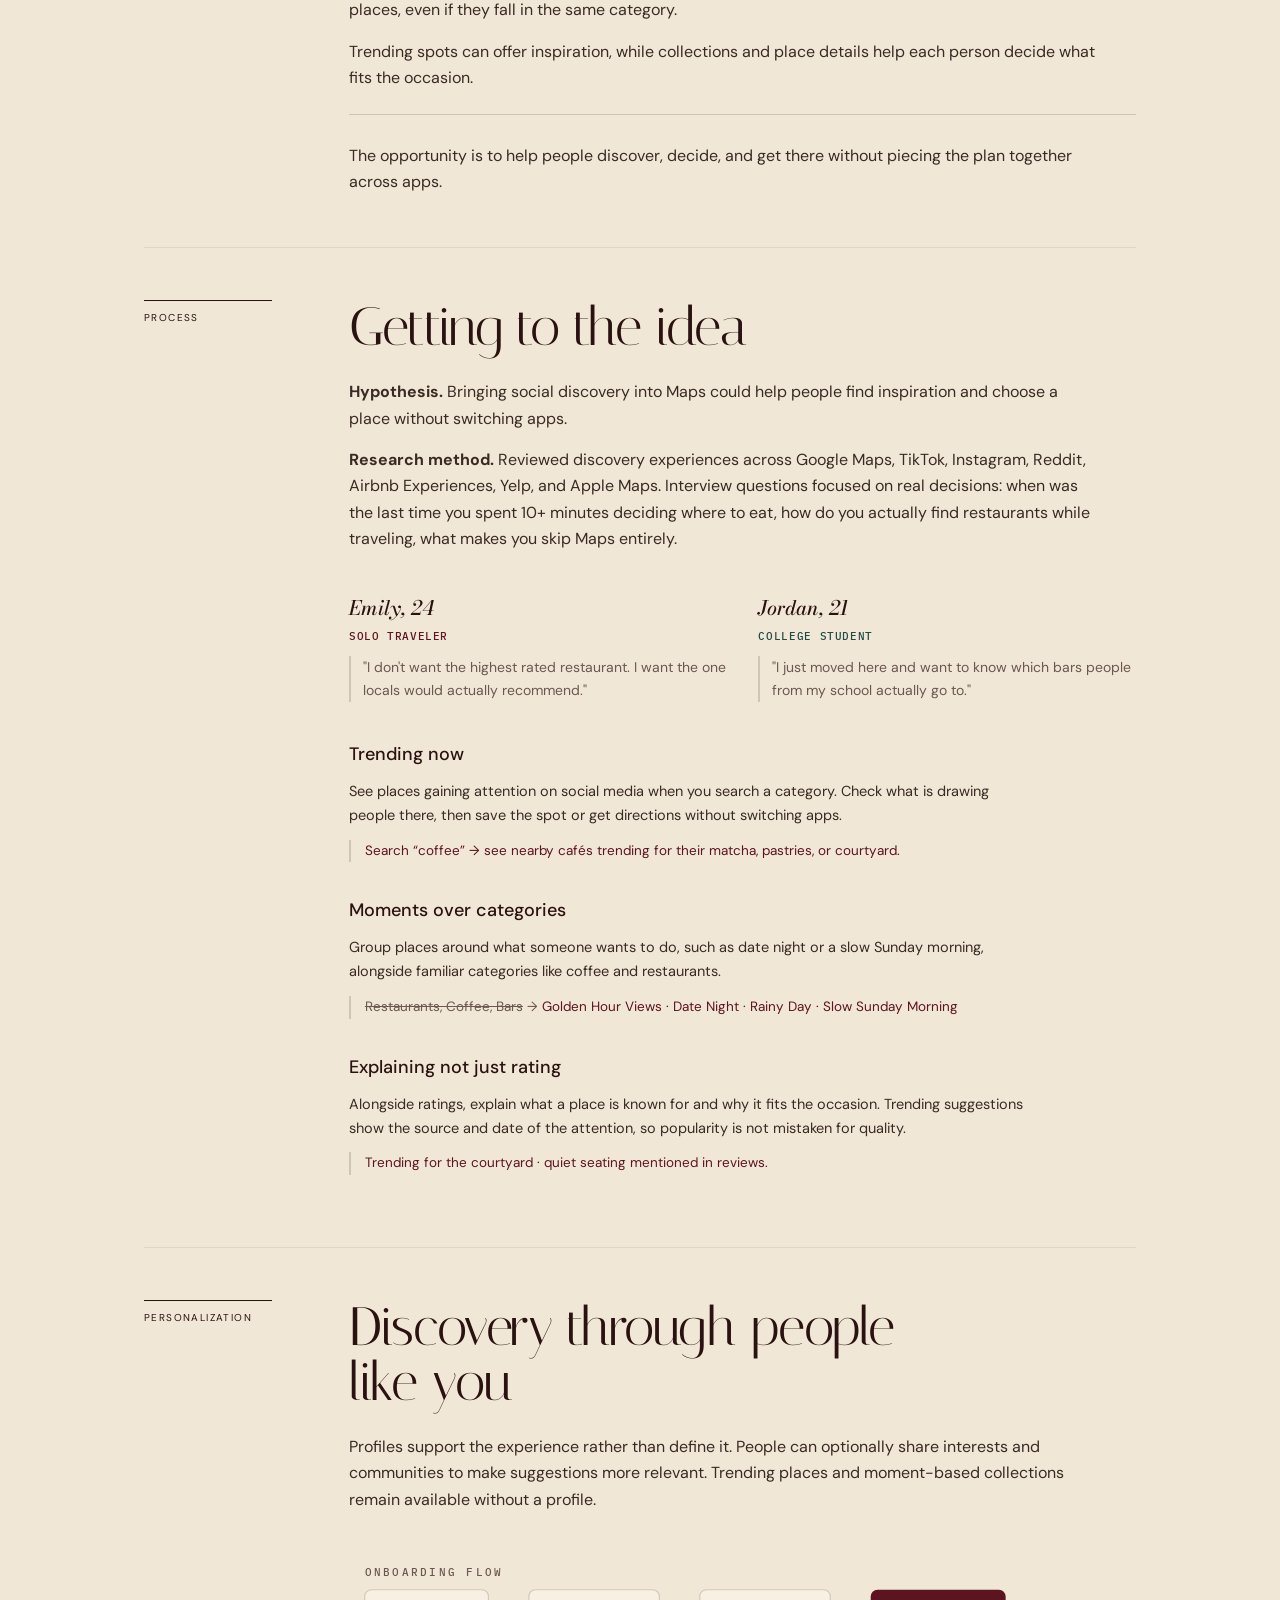
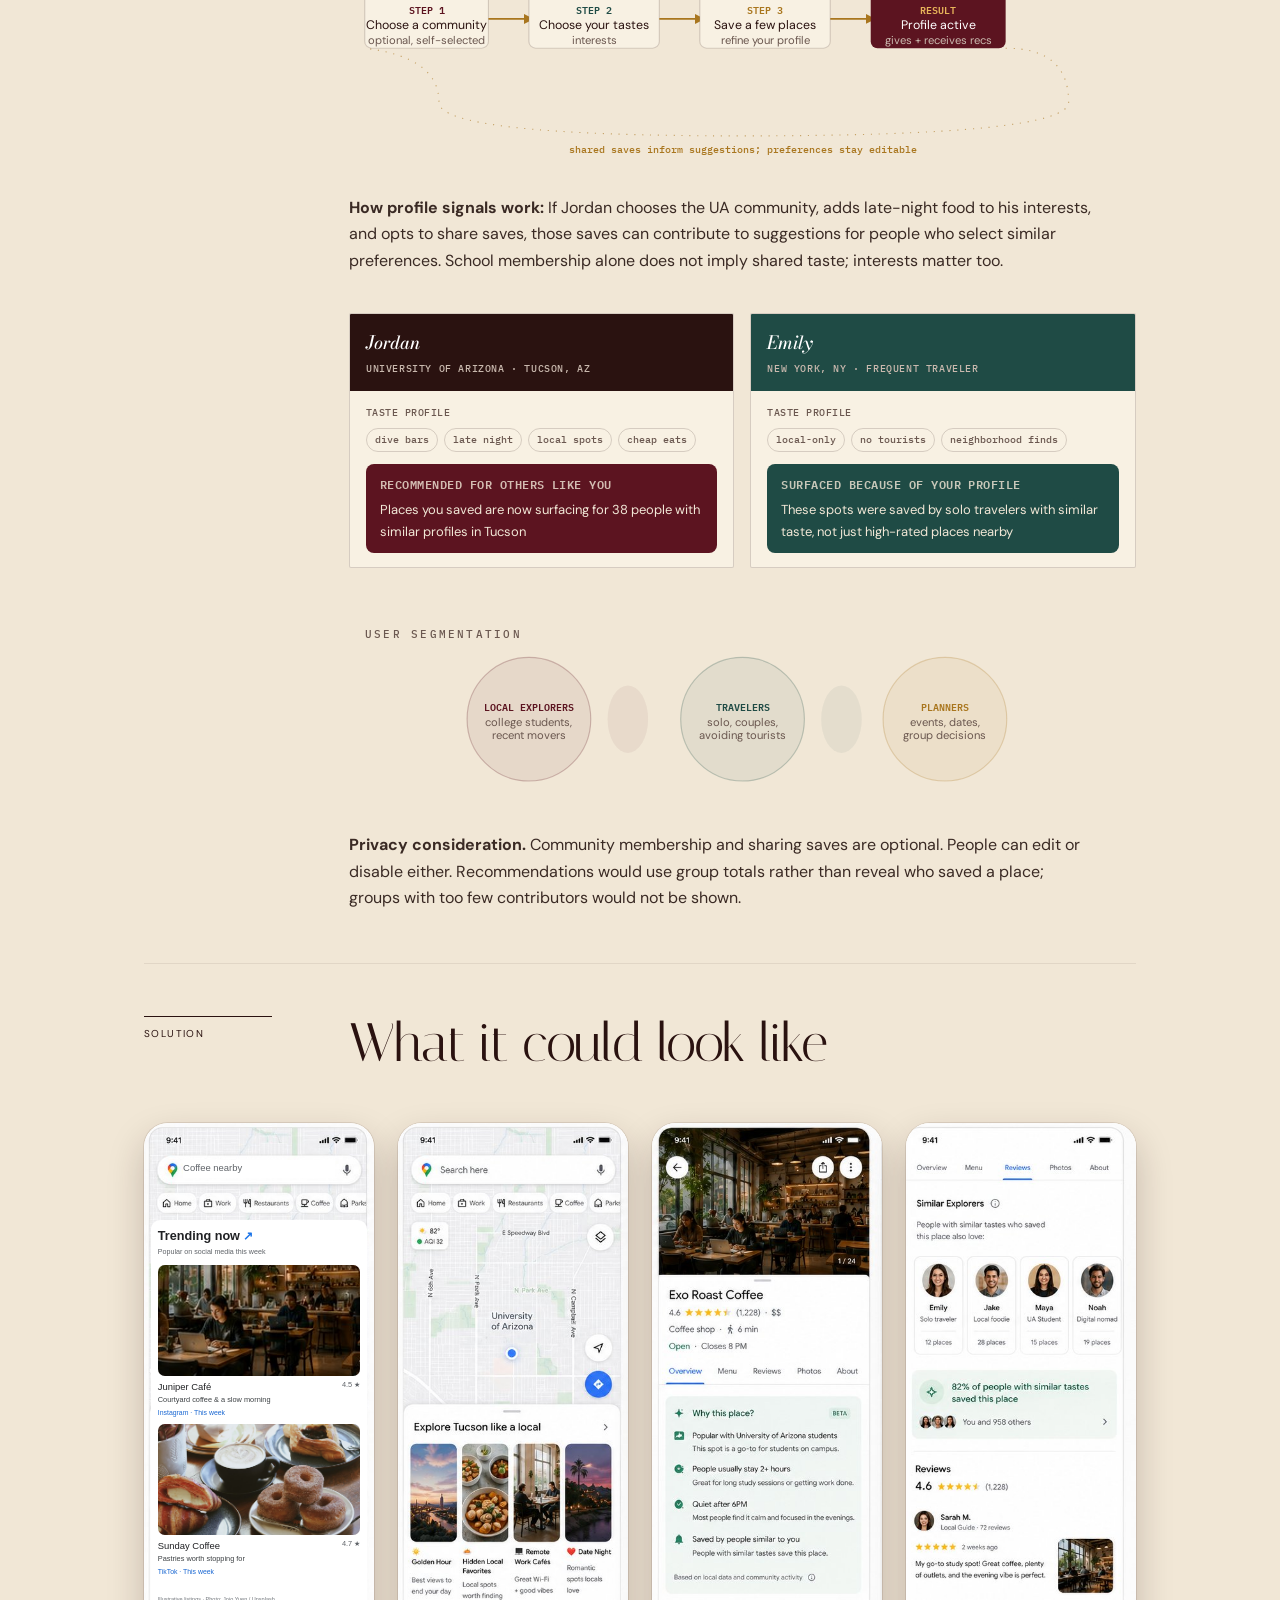
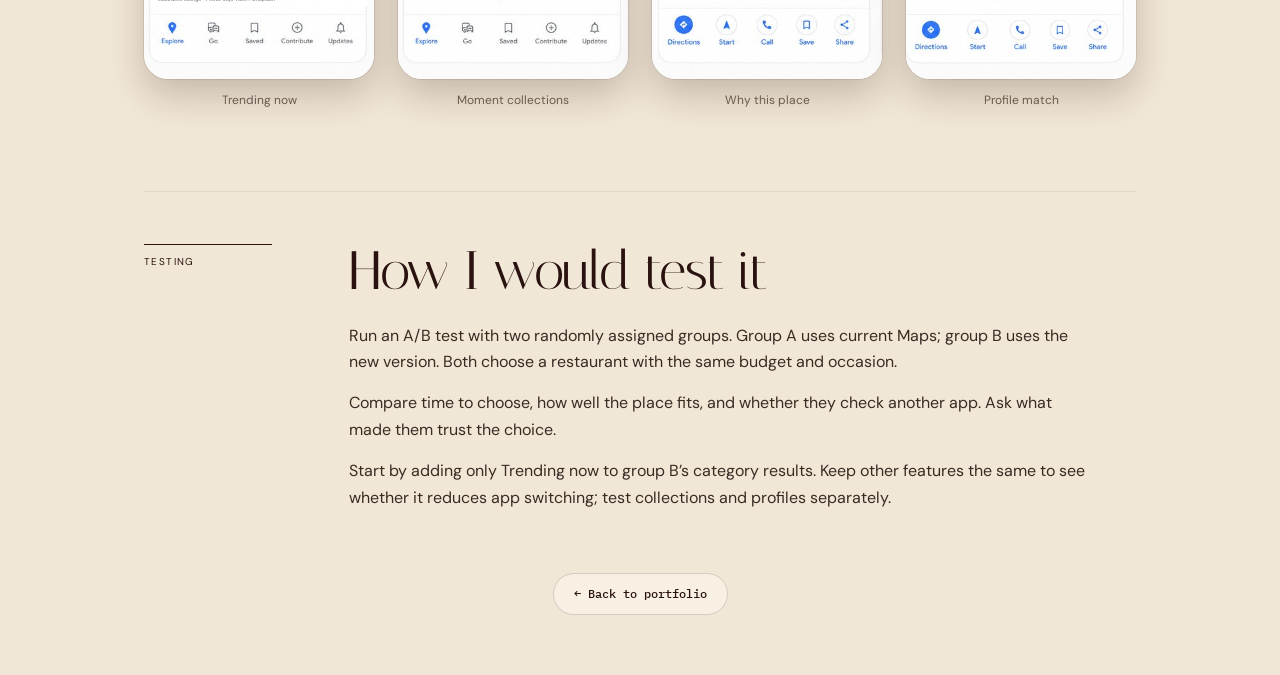
==== commit cf5b4201: "Clarify independent research disclosure and remove Maps external loading dependencies" ====
--- a/case-study2.html
+++ b/case-study2.html
@@ -3,8 +3,8 @@
     <meta charset="UTF-8">
 <meta name="viewport" content="width=device-width, initial-scale=1.0">
 <title>Google Maps: Explore by Intent · Luiza Andrade</title>
-<link rel="preconnect" href="https://fonts.googleapis.com">
-<link href="https://fonts.googleapis.com/css2?family=Bodoni+Moda:ital,wght@0,400;0,700;0,900;1,500&amp;family=DM+Sans:ital,wght@0,400;0,500;0,600;0,700;1,400&amp;family=IBM+Plex+Mono:wght@500;600&amp;display=swap" rel="stylesheet">
+
+
 <style>
   :root{
     --maroon:#5C1420;
@@ -181,8 +181,194 @@
     .persona-row,.profile-demo,.comp-grid,.engage-grid{ flex-direction:column; grid-template-columns:1fr; }
   }
 </style>
-<link href="motion.css" rel="stylesheet">
-<link href="case-editorial.css" rel="stylesheet">
+<style>:root{--motion-accent:#b43e51}
+.motion-progress{position:fixed;z-index:10000;top:0;left:0;width:100%;height:3px;transform:scaleX(0);transform-origin:left;background:linear-gradient(90deg,var(--motion-accent),#e79b75);pointer-events:none}
+.motion-ready .motion-reveal{opacity:0;transform:translateY(28px) scale(.985);transition:opacity .72s cubic-bezier(.2,.75,.25,1),transform .72s cubic-bezier(.2,.75,.25,1);transition-delay:var(--motion-delay,0ms)}
+.motion-ready .motion-reveal.motion-in{opacity:1;transform:none}
+.motion-ready .motion-pop{transition:transform .35s cubic-bezier(.2,.8,.2,1),box-shadow .35s ease,border-color .35s ease;transform-style:preserve-3d;will-change:transform}
+.motion-ready .motion-pop:hover{transform:translateY(-7px) rotateX(var(--motion-rx,0deg)) rotateY(var(--motion-ry,0deg));box-shadow:0 20px 45px rgba(31,22,23,.13)}
+.motion-ready a,.motion-ready button{transition:transform .22s ease,color .22s ease,background-color .22s ease,border-color .22s ease}
+.motion-ready a:hover,.motion-ready button:hover{transform:translateY(-2px)}
+.motion-ready img{transition:transform .65s cubic-bezier(.2,.8,.2,1),filter .4s ease}
+.motion-ready .motion-pop:hover img,.motion-ready figure:hover img,.motion-ready .phone:hover img{transform:scale(1.025)}
+@media(max-width:800px),(pointer:coarse){.motion-ready .motion-pop:hover{transform:translateY(-4px)}}
+@media(prefers-reduced-motion:reduce){html{scroll-behavior:auto!important}.motion-progress{display:none}.motion-ready .motion-reveal{opacity:1;transform:none;transition:none}.motion-ready *{animation-duration:.01ms!important;animation-iteration-count:1!important;transition-duration:.01ms!important}}
+</style>
+<style>500&family=Italiana&display=swap');
+
+body.case-editorial {
+  font-family: 'DM Sans', sans-serif;
+  font-weight: 400;
+}
+
+body.case-editorial h1,
+body.case-editorial h2,
+body.case-editorial h3,
+body.case-editorial .h,
+body.case-editorial .h3 {
+  font-family: 'Italiana', Georgia, serif;
+  font-weight: 400;
+  letter-spacing: -.025em;
+}
+
+body.case-editorial h1 em,
+body.case-editorial h2 em,
+body.case-editorial .title span,
+body.case-editorial .zona {
+  font-family: 'Italiana', Georgia, serif;
+  font-style: italic;
+  font-weight: 400;
+  letter-spacing: 0;
+}
+
+body.case-editorial .kicker,
+body.case-editorial .eyebrow,
+body.case-editorial .snum {
+  font-family: 'DM Sans', sans-serif;
+  font-size: 10px;
+  font-weight: 500;
+  letter-spacing: .14em;
+  text-transform: uppercase;
+}
+
+body.case-editorial section[data-chapter] > .wrap,
+body.case-editorial-maps section[data-chapter] {
+  display: grid;
+  grid-template-columns: minmax(92px, .28fr) minmax(0, 1.72fr);
+  column-gap: clamp(28px, 6vw, 82px);
+}
+
+body.case-editorial section[data-chapter] > .wrap::before,
+body.case-editorial-maps section[data-chapter]::before {
+  content: attr(data-chapter);
+  grid-column: 1;
+  grid-row: 1 / span 30;
+  align-self: start;
+  padding-top: 9px;
+  border-top: 1px solid currentColor;
+  color: var(--editorial-accent);
+  font-size: 10px;
+  font-weight: 500;
+  letter-spacing: .14em;
+  text-transform: uppercase;
+}
+
+body.case-editorial section[data-chapter] > .wrap > *,
+body.case-editorial-maps section[data-chapter] > * {
+  grid-column: 2;
+}
+
+body.case-editorial section[data-chapter] .kicker,
+body.case-editorial section[data-chapter] .snum {
+  display: none;
+}
+
+body.case-editorial section[data-chapter] h2 {
+  font-size: clamp(34px, 4.2vw, 58px);
+  line-height: 1.02;
+  max-width: 17ch;
+  margin-bottom: 24px;
+}
+
+body.case-editorial section[data-chapter] p {
+  max-width: 68ch;
+}
+
+body.case-editorial .hero h1,
+body.case-editorial .hero .title {
+  font-size: clamp(58px, 9vw, 112px);
+  line-height: .9;
+}
+
+body.case-editorial .hero::after {
+  content: none;
+}
+
+body.case-editorial .hero {
+  height: 560px;
+  min-height: 560px;
+  display: flex;
+  align-items: center;
+  overflow: hidden;
+}
+
+body.case-editorial .hero > .wrap,
+body.case-editorial .hero > .hero-inner { width: 100%; }
+
+
+body.case-editorial .summary-card,
+body.case-editorial .beat,
+body.case-editorial .persona,
+body.case-editorial .feature,
+body.case-editorial .rstep,
+body.case-editorial .metric,
+body.case-editorial .engage-cell,
+body.case-editorial .profile-card {
+  border-radius: 2px;
+  box-shadow: none;
+}
+
+body.case-editorial .artifact,
+body.case-editorial .flow,
+body.case-editorial .wireflow,
+body.case-editorial .screens,
+body.case-editorial .hero-visual {
+  position: relative;
+}
+
+body.case-editorial .artifact::after,
+body.case-editorial .flow::after,
+body.case-editorial .wireflow::after {
+  content: '';
+  position: absolute;
+  z-index: 3;
+  right: -8px;
+  top: -8px;
+  width: 34px;
+  height: 24px;
+  border-top: 1px solid var(--editorial-accent);
+  border-right: 1px solid var(--editorial-accent);
+  transform: rotate(5deg);
+  pointer-events: none;
+}
+
+body.case-editorial-chegg {
+  --editorial-accent: #EB7100;
+  background: #FAF8F3;
+}
+
+body.case-editorial-subzona {
+  --editorial-accent: #AE4230;
+  background: #F1E7DC;
+}
+
+body.case-editorial-maps {
+  --editorial-accent: #A9761E;
+  background: #F1E7D6;
+}
+
+body.case-editorial-chegg .title span { color: var(--orange); }
+body.case-editorial-subzona .zona { color: #C9AA9C; }
+body.case-editorial-maps h1 em,
+body.case-editorial-maps h2 em { color: #E7B45A; }
+
+@media (max-width: 720px) {
+  body.case-editorial section[data-chapter] > .wrap,
+  body.case-editorial-maps section[data-chapter] {
+    grid-template-columns: 1fr;
+  }
+  body.case-editorial section[data-chapter] > .wrap::before,
+  body.case-editorial-maps section[data-chapter]::before {
+    grid-column: 1;
+    grid-row: auto;
+    margin-bottom: 20px;
+  }
+  body.case-editorial section[data-chapter] > .wrap > *,
+  body.case-editorial-maps section[data-chapter] > * { grid-column: 1; }
+  body.case-editorial .hero::after { display: none; }
+  body.case-editorial .hero { height: auto; min-height: 520px; }
+}
+</style>
 
 <style id="maps-revisions">
   body.case-editorial-maps section[data-chapter]::before { content: none; }
@@ -213,38 +399,8 @@
   .decision .swap b { font-weight: 400; }
   .test-note { font-size: 12px; color: var(--sub); margin-top: 10px; }
 </style>
-<style id="community-wireframe">
-.community-screen{height:100%;padding:7%;background:#fff;font-family:'DM Sans',sans-serif;color:#202124;container-type:inline-size;text-align:left;}
-.community-screen .phone-status{font-size:9px;font-weight:600;margin:0 0 20px}.phone-status span{float:right}
-.community-screen .phone-back{font-size:9px;margin-bottom:20px}
-.community-screen h3{font:600 clamp(15px,10cqw,24px)/1.15 'DM Sans',sans-serif!important;letter-spacing:-.02em!important;margin:0 0 10px}
-.community-screen p{font-size:clamp(8px,5cqw,12px);line-height:1.5;color:#5f6368;margin-bottom:20px}
-.phone-label{font-size:clamp(6px,3.7cqw,9px);letter-spacing:.03em;margin:18px 0 8px;color:#5f6368}
-.taste-chip{display:inline-block;padding:5px 7px;background:#e8f0fe;color:#174ea6;border-radius:20px;font-size:clamp(7px,4.5cqw,11px);margin:0 3px 6px 0}.taste-chip.neutral{background:#f1f3f4;color:#5f6368}
-.community-choice{font-size:clamp(8px,4.8cqw,12px);padding:9px 0;border-bottom:1px solid #eee}.community-choice.muted{color:#5f6368}
-.phone-note{font-size:clamp(7px,4cqw,10px);color:#5f6368;margin:16px 0}.phone-action{background:#1a73e8;color:white;padding:10px 4px;border-radius:20px;text-align:center;font-size:clamp(8px,4.5cqw,11px)}
-</style><style id="wireframe-image-fit">.wf-phone .scr{background-size:contain;background-repeat:no-repeat;background-position:center;background-color:#fff;}</style>
-<style id="trending-wireframe">
-.trending-screen{height:100%;box-sizing:border-box;overflow:hidden;background:#fff;color:#202124;font-family:Arial,sans-serif;text-align:left;display:flex;flex-direction:column;padding:5%;container-type:inline-size;gap:2px}
-.trend-status{font-size:4.5cqw;padding:0 2cqw 4cqw;font-weight:bold}.trend-status span{float:right}
-.trend-search{display:flex;justify-content:space-between;align-items:center;gap:4cqw;border:1px solid #e2e5e8;border-radius:14cqw;padding:7cqw 5cqw;font-size:6cqw}.trend-search span{flex:1}
-.trend-filters{display:flex;gap:3cqw;margin:3cqw 0 6cqw}.trend-filters span{border:1px solid #dadce0;border-radius:7cqw;padding:3cqw;font-size:4cqw;white-space:nowrap}
-.trend-heading{font-weight:600;font-size:10cqw;letter-spacing:-.04em}.trend-heading span{color:#1a73e8}
-.trending-screen .trend-intro{font-size:4.8cqw;color:#5f6368;line-height:1.4;margin:1cqw 0 5cqw}
-.trend-place{display:flex;gap:4cqw;padding:4cqw 0;border-bottom:1px solid #edf0f2}.trend-art{flex:0 0 24cqw;height:30cqw;border-radius:4cqw;display:flex;align-items:center;justify-content:center;font-size:16cqw}.matcha{background:linear-gradient(140deg,#d9e3c7,#7f9772);color:#fbede6}.pastry{background:linear-gradient(140deg,#eee0c8,#c19366);color:#79532e}
-.trend-place-copy{flex:1;min-width:0}.trend-place strong{display:block;font-size:6cqw}.trend-place small{font-size:4.3cqw;color:#5f6368}.trending-screen .trend-place p{font-size:4.7cqw;line-height:1.4;margin:2cqw 0;color:#3c4043}.trend-source{display:block;color:#1967d2;font-size:4cqw}
-.trend-caption{font-size:3.7cqw;color:#70757a;margin:3cqw 0}.trend-map{position:relative;flex:1;min-height:20cqw;background:repeating-linear-gradient(90deg,transparent 0 20%,#fff 20% 23%),repeating-linear-gradient(0deg,#e6ece5 0 25%,#fff 25% 29%);border-radius:4cqw;overflow:hidden}.map-label{font-size:4cqw;padding:3cqw;background:#ffffffb0;display:inline-block}.map-pin{position:absolute;color:#1a73e8;font-size:12cqw;text-shadow:0 1px 3px #fff}.pin-one{left:24%;top:35%}.pin-two{left:65%;top:53%}.trend-nav{display:flex;justify-content:space-between;font-size:4cqw;color:#1967d2;padding:4cqw 2cqw 1cqw}.trend-nav span{color:#5f6368}
-</style><style id="trending-phone-match">
-.trending-screen{font-family:'DM Sans',Arial,sans-serif;padding:0;background:#fff;gap:0;border:1px solid #e2e3e5;border-radius:24px;container-type:inline-size}
-.trend-status{display:flex;align-items:center;justify-content:space-between;font-size:3.8cqw;font-weight:600;padding:5cqw 6cqw 4cqw;margin:0;background:#fafafa}
-.trend-status .status-icons{display:flex;align-items:center;gap:1.2cqw;float:none}.status-icons svg{width:4.2cqw;height:4.2cqw}.status-icons svg:last-child{width:6cqw}
-.trend-search{margin:1cqw 3cqw 3cqw;padding:4cqw 5cqw;border:0;box-shadow:0 1px 5px #00000018;background:#fff;border-radius:10cqw;font-size:4.4cqw;color:#5f6368;gap:4cqw}.trend-search svg{width:5cqw;height:5cqw;flex-shrink:0}.trend-search .search-pin{color:#1a73e8}
-.trend-filters{margin:0 3cqw 5cqw;gap:2cqw}.trend-filters span{font-size:3.2cqw;padding:2.5cqw 3cqw;border-color:#e3e5e7;background:#fff}
-.trend-heading{font-size:5.8cqw;font-weight:600;letter-spacing:-.025em;margin:0 5cqw}.trend-heading span{font-size:5cqw}.trending-screen .trend-intro{font-size:3.4cqw;margin:1.5cqw 5cqw 2cqw;line-height:1.5}
-.trend-place{margin:0 5cqw;padding:4cqw 0;gap:3cqw;align-items:flex-start}.trend-art{flex-basis:24cqw;height:29cqw;border-radius:3cqw;font-size:13cqw}.trend-place strong{font-size:4.2cqw;font-weight:600;line-height:1.3}.trend-place small{display:block;font-size:3.2cqw;margin-top:1cqw}.trending-screen .trend-place p{font-size:3.4cqw;line-height:1.5;margin:2cqw 0}.trend-source{font-size:2.9cqw;line-height:1.4}
-.trend-caption{margin:2cqw 5cqw;font-size:2.5cqw}.trend-map{margin:1cqw 3cqw 0;min-height:25cqw;border-radius:4cqw;flex:1}.map-label{font-size:3cqw}.map-pin{font-size:10cqw}
-.trend-nav{flex:0 0 auto;display:flex;justify-content:space-around;align-items:center;margin-top:2cqw;padding:4cqw 1cqw 7cqw;border-top:1px solid #f1f3f4;background:#fff}.trend-nav-item{display:flex;flex-direction:column;align-items:center;gap:2cqw;color:#5f6368}.trend-nav-item svg{height:5cqw;width:5cqw}.trend-nav .trend-nav-item span{font-size:2.9cqw;color:inherit}.trend-nav-item.active{color:#1a73e8}
-</style><style id="original-phone-match">
+<style id="wireframe-image-fit">.wf-phone .scr{background-size:contain;background-repeat:no-repeat;background-position:center;background-color:#fff;}</style>
+<style id="original-phone-match">
 .original-trending-screen{position:relative;width:100%;height:100%;overflow:hidden;border-radius:inherit;background:#fff;container-type:inline-size;font-family:Arial,sans-serif;text-align:left;color:#202124}
 .original-phone-ui{position:absolute;inset:0;width:100%;height:100%;object-fit:contain}
 .original-search-copy{position:absolute;top:6.65%;left:17%;right:17%;height:3.2%;background:#fff;color:#5f6368;font:4.1cqw/1.6 Arial,sans-serif;white-space:nowrap}
@@ -257,6 +413,85 @@
 .real-cafe-photo img{position:absolute;width:160%;max-width:none;height:auto;left:-30%;top:-42cqw}
 .real-coffee-photo img{position:absolute;width:100%;height:100%;max-width:none;left:0;top:0;object-fit:cover;object-position:center}
 .original-trends-footnote{font-size:2.4cqw;color:#70757a;margin-top:auto;padding-top:1cqw}
+</style><style>body.case-editorial .motion-reveal{opacity:1!important;transform:none!important;transition:none!important}body.case-editorial .motion-pop{will-change:auto}</style>
+
+<style>@font-face {
+  font-family: 'Bodoni Moda';
+  font-style: italic;
+  font-weight: 500;
+  font-display: swap;
+  src: url(assets/maps-font-1.ttf) format('truetype');
+}
+@font-face {
+  font-family: 'Bodoni Moda';
+  font-style: normal;
+  font-weight: 400;
+  font-display: swap;
+  src: url(assets/maps-font-2.ttf) format('truetype');
+}
+@font-face {
+  font-family: 'Bodoni Moda';
+  font-style: normal;
+  font-weight: 700;
+  font-display: swap;
+  src: url(assets/maps-font-3.ttf) format('truetype');
+}
+@font-face {
+  font-family: 'Bodoni Moda';
+  font-style: normal;
+  font-weight: 900;
+  font-display: swap;
+  src: url(assets/maps-font-4.ttf) format('truetype');
+}
+@font-face {
+  font-family: 'DM Sans';
+  font-style: normal;
+  font-weight: 400;
+  font-display: swap;
+  src: url(assets/maps-font-5.ttf) format('truetype');
+}
+@font-face {
+  font-family: 'DM Sans';
+  font-style: normal;
+  font-weight: 500;
+  font-display: swap;
+  src: url(assets/maps-font-6.ttf) format('truetype');
+}
+@font-face {
+  font-family: 'DM Sans';
+  font-style: normal;
+  font-weight: 600;
+  font-display: swap;
+  src: url(assets/maps-font-7.ttf) format('truetype');
+}
+@font-face {
+  font-family: 'DM Sans';
+  font-style: normal;
+  font-weight: 700;
+  font-display: swap;
+  src: url(assets/maps-font-8.ttf) format('truetype');
+}
+@font-face {
+  font-family: 'IBM Plex Mono';
+  font-style: normal;
+  font-weight: 500;
+  font-display: swap;
+  src: url(assets/maps-font-9.ttf) format('truetype');
+}
+@font-face {
+  font-family: 'IBM Plex Mono';
+  font-style: normal;
+  font-weight: 600;
+  font-display: swap;
+  src: url(assets/maps-font-10.ttf) format('truetype');
+}
+@font-face {
+  font-family: 'Italiana';
+  font-style: normal;
+  font-weight: 400;
+  font-display: swap;
+  src: url(assets/maps-font-11.ttf) format('truetype');
+}
 </style></head>
 <body id="artifacts-component-root-html" class="case-editorial case-editorial-maps">
 
@@ -510,19 +745,19 @@
   <div class="wf-row">
     <!-- WF1: Trending now -->
 <div class="wf-item"><div class="wf-phone"><div class="original-trending-screen">
-<img class="original-phone-ui" src="[data-uri]" alt="Google Maps phone status bar, search bar and navigation">
+<img decoding="async" fetchpriority="high" class="original-phone-ui" src="assets/case-screen-1.jpg" alt="Google Maps phone status bar, search bar and navigation">
 <div class="original-search-copy">Coffee nearby</div>
 <div class="original-trends-content">
 <div class="original-trends-title">Trending now <span>↗</span></div>
 <p class="original-trends-sub">Popular on social media this week</p>
 <div class="original-trend-card">
-<div class="real-cafe-photo"><img src="[data-uri]" alt="Café interior with tables, plants, and natural light"></div>
+<div class="real-cafe-photo"><img decoding="async" loading="lazy" src="assets/case-screen-2.jpg" alt="Café interior with tables, plants, and natural light"></div>
 <div class="original-place-heading">Juniper Café <span>4.5 ★</span></div>
 <p>Courtyard coffee &amp; a slow morning</p>
 <div class="original-social-source">Instagram · This week</div>
 </div>
 <div class="original-trend-card second-card">
-<div class="real-coffee-photo"><img src="https://images.unsplash.com/photo-1683771419613-0a608d8f5cf6?auto=format&amp;fit=crop&amp;w=900&amp;q=90" alt="Coffee and pastries on a café table, photo by Jojo Yuen on Unsplash"></div>
+<div class="real-coffee-photo"><img decoding="async" loading="lazy" src="assets/maps-coffee-pastries.jpg" alt="Coffee and pastries on a café table, photo by Jojo Yuen on Unsplash"></div>
 <div class="original-place-heading">Sunday Coffee <span>4.7 ★</span></div>
 <p>Pastries worth stopping for</p>
 <div class="original-social-source">TikTok · This week</div>
@@ -533,7 +768,7 @@
 <!-- WF2: Moment collections -->
     <div class="wf-item">
       <div class="wf-phone">
-        <div class="scr has-img" style="background-image:url('[data-uri]');">
+        <div class="scr has-img" style="background-image:url('assets/case-screen-1.jpg');">
           <div class="wl w60" style="margin-bottom:12px;"></div>
           <div class="wf-mm">
             <div class="wf-mc" style="background:rgba(92,20,32,0.14);"></div>
@@ -548,7 +783,7 @@
     <!-- WF3: Why this place -->
     <div class="wf-item">
       <div class="wf-phone">
-        <div class="scr has-img" style="background-image:url('[data-uri]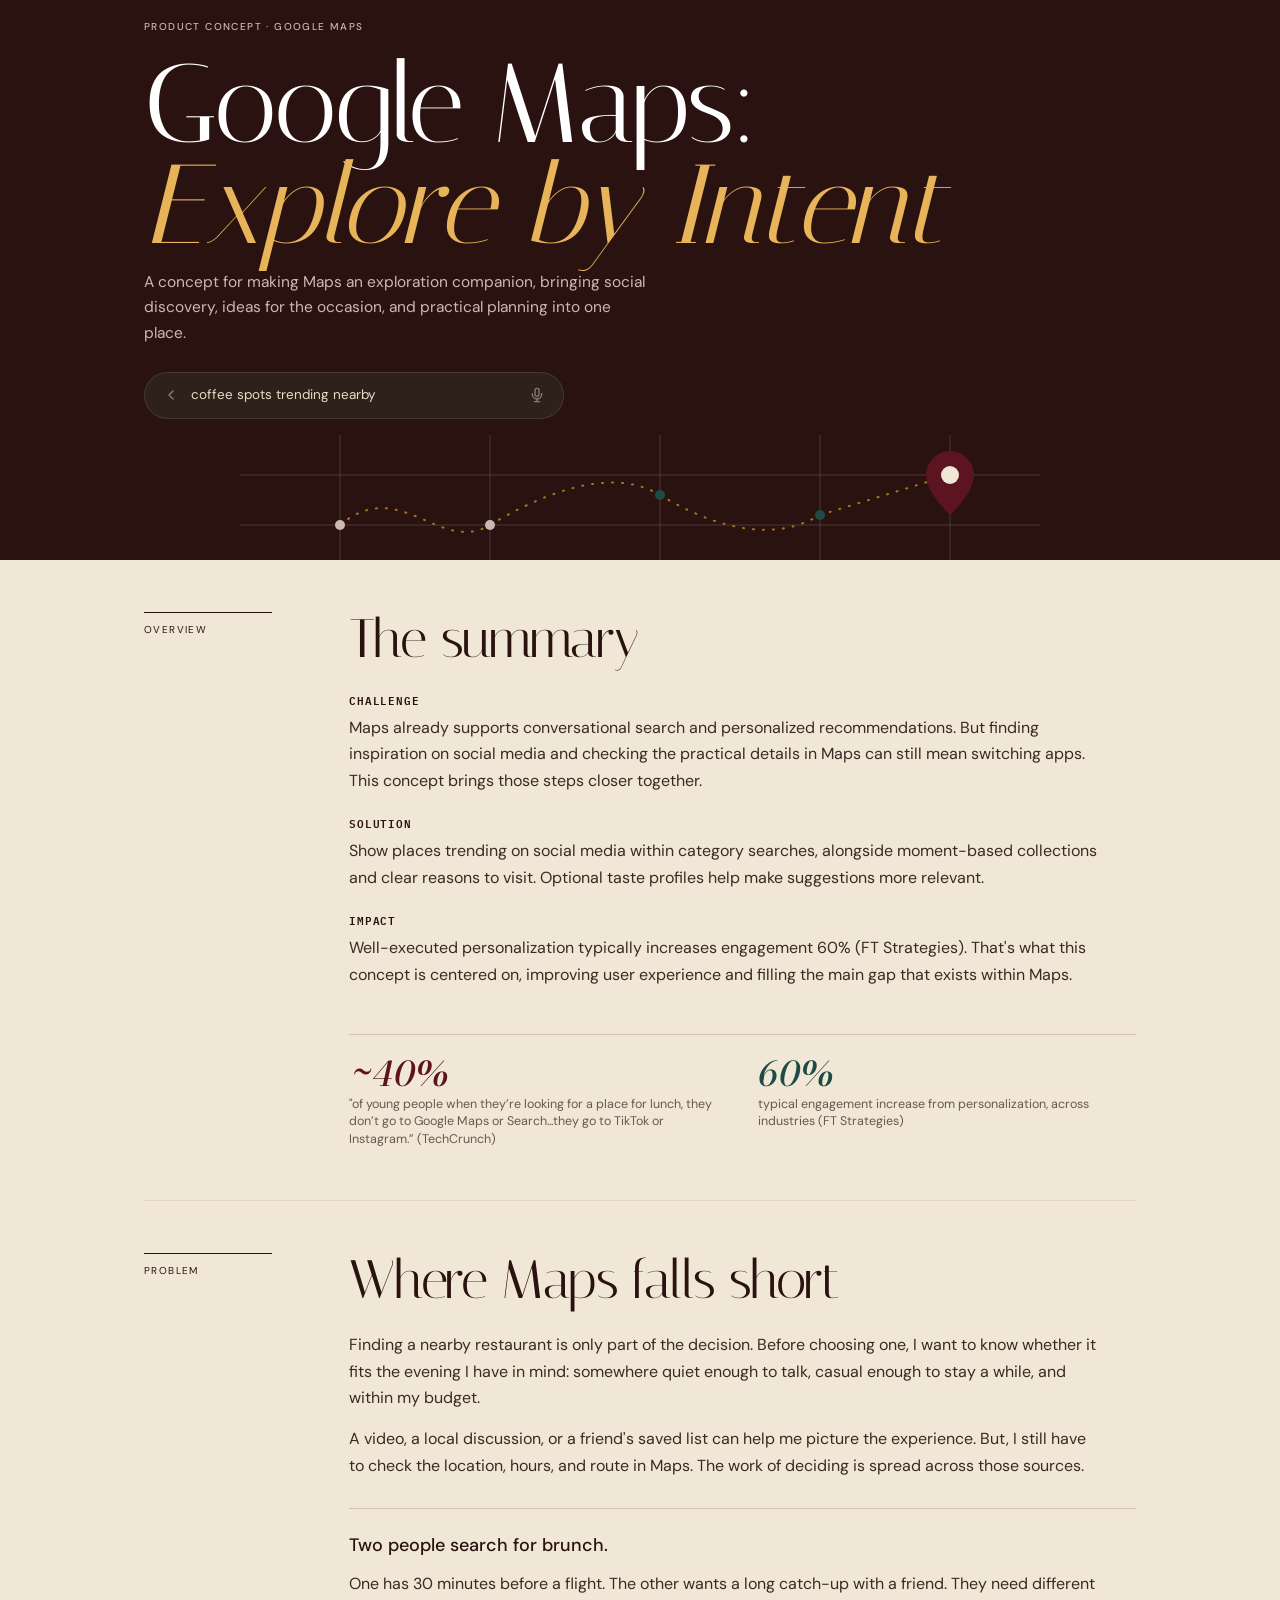
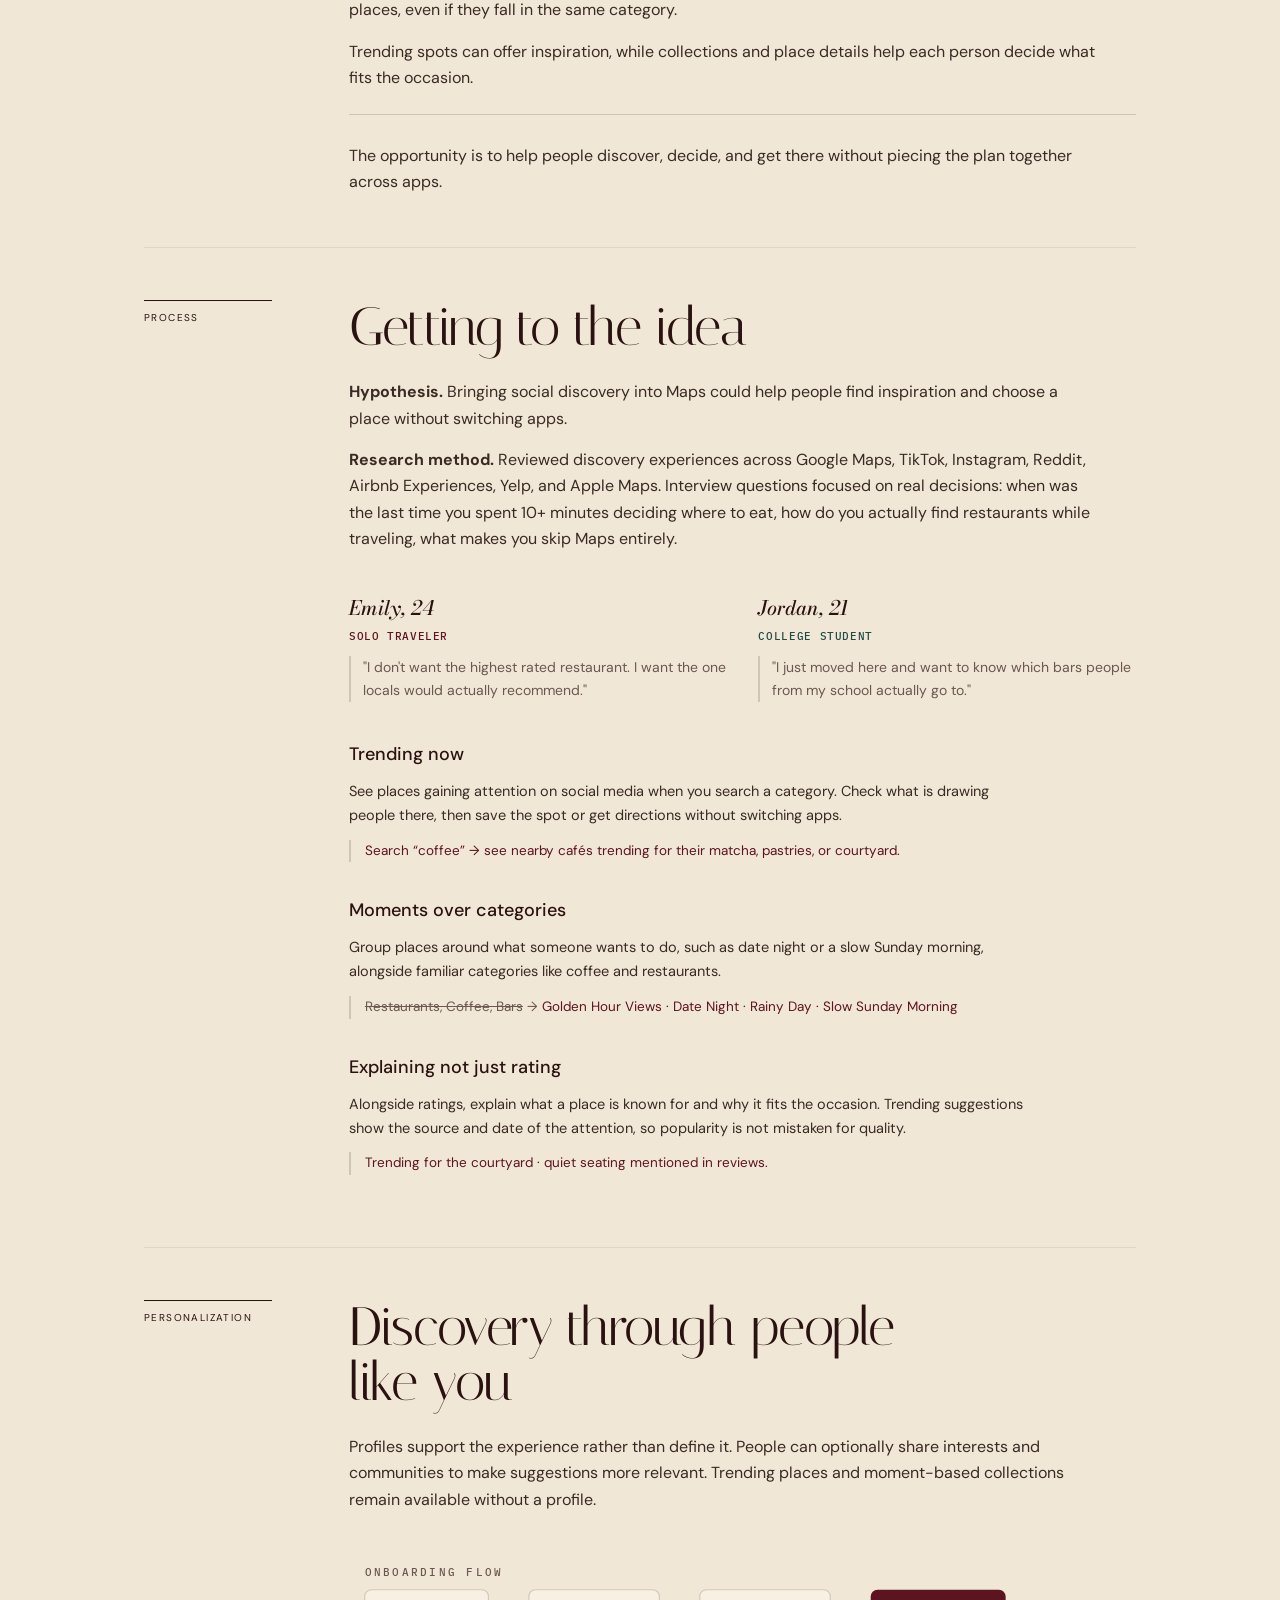
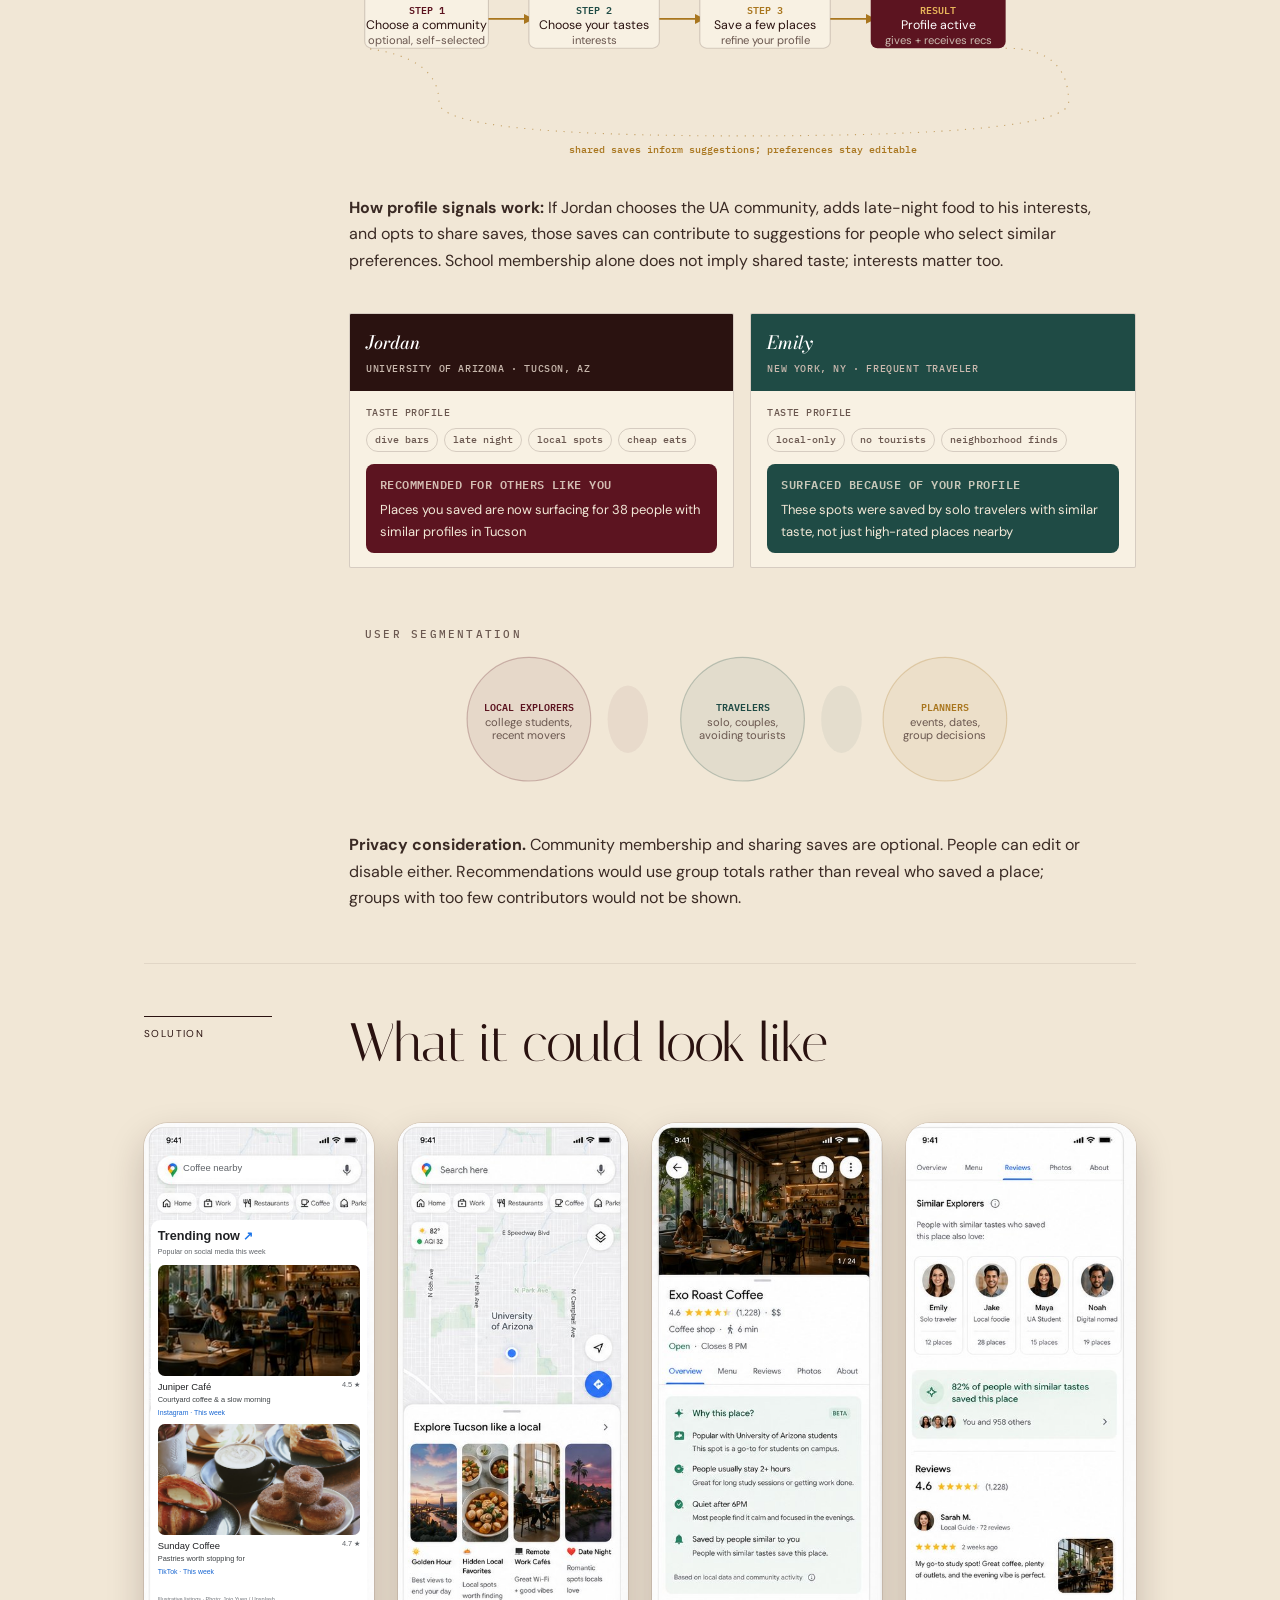
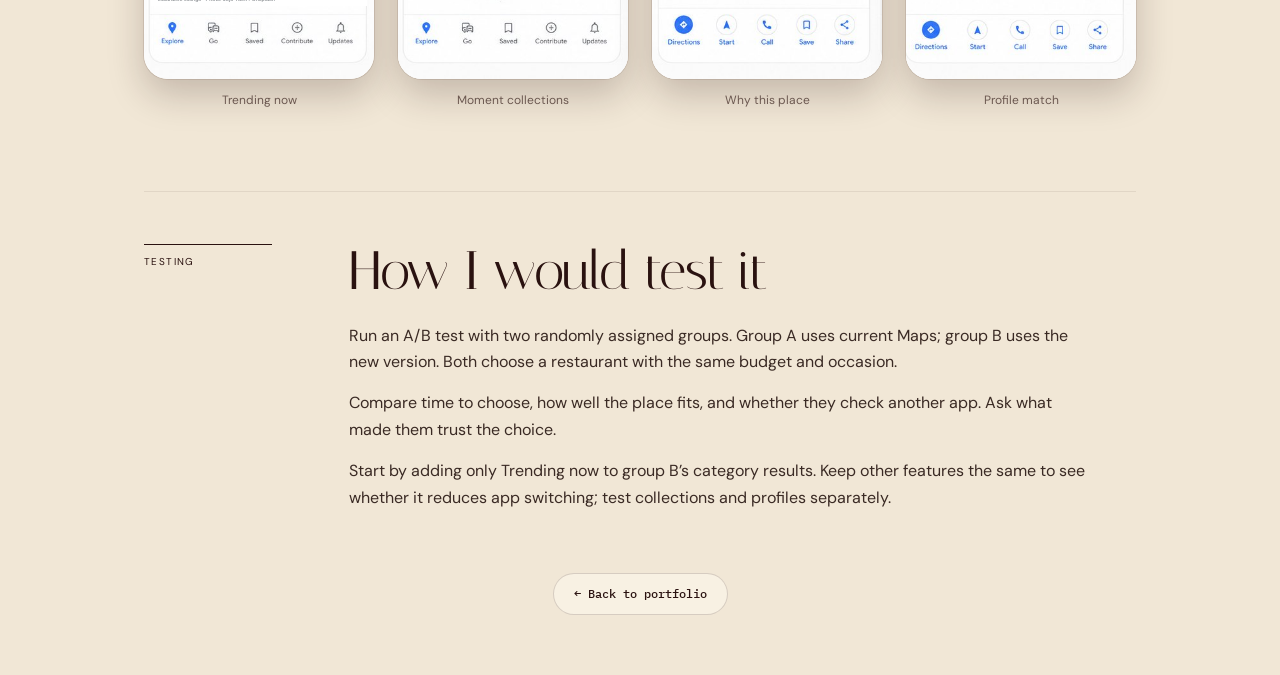
==== commit 78ef2357: "Publish Chegg edits and improve portfolio loading with local compressed fonts and images" ====
--- a/case-study2.html
+++ b/case-study2.html
@@ -194,7 +194,7 @@
 @media(max-width:800px),(pointer:coarse){.motion-ready .motion-pop:hover{transform:translateY(-4px)}}
 @media(prefers-reduced-motion:reduce){html{scroll-behavior:auto!important}.motion-progress{display:none}.motion-ready .motion-reveal{opacity:1;transform:none;transition:none}.motion-ready *{animation-duration:.01ms!important;animation-iteration-count:1!important;transition-duration:.01ms!important}}
 </style>
-<style>500&family=Italiana&display=swap');
+<style>
 
 body.case-editorial {
   font-family: 'DM Sans', sans-serif;
@@ -415,84 +415,95 @@
 .original-trends-footnote{font-size:2.4cqw;color:#70757a;margin-top:auto;padding-top:1cqw}
 </style><style>body.case-editorial .motion-reveal{opacity:1!important;transform:none!important;transition:none!important}body.case-editorial .motion-pop{will-change:auto}</style>
 
-<style>@font-face {
+<style>
+
+
+
+
+
+
+
+
+
+
+</style><style>@font-face {
   font-family: 'Bodoni Moda';
   font-style: italic;
   font-weight: 500;
   font-display: swap;
-  src: url(assets/maps-font-1.ttf) format('truetype');
+  src: url(assets/font-f820f30c27d6.woff2) format('woff2');
 }
 @font-face {
   font-family: 'Bodoni Moda';
   font-style: normal;
   font-weight: 400;
   font-display: swap;
-  src: url(assets/maps-font-2.ttf) format('truetype');
+  src: url(assets/font-3db13bbbafa4.woff2) format('woff2');
 }
 @font-face {
   font-family: 'Bodoni Moda';
   font-style: normal;
   font-weight: 700;
   font-display: swap;
-  src: url(assets/maps-font-3.ttf) format('truetype');
+  src: url(assets/font-588a0fc5d432.woff2) format('woff2');
 }
 @font-face {
   font-family: 'Bodoni Moda';
   font-style: normal;
   font-weight: 900;
   font-display: swap;
-  src: url(assets/maps-font-4.ttf) format('truetype');
+  src: url(assets/font-9d85f82b4dee.woff2) format('woff2');
 }
 @font-face {
   font-family: 'DM Sans';
   font-style: normal;
   font-weight: 400;
   font-display: swap;
-  src: url(assets/maps-font-5.ttf) format('truetype');
+  src: url(assets/font-00d55ed827c1.woff2) format('woff2');
 }
 @font-face {
   font-family: 'DM Sans';
   font-style: normal;
   font-weight: 500;
   font-display: swap;
-  src: url(assets/maps-font-6.ttf) format('truetype');
+  src: url(assets/font-ffd40b211f69.woff2) format('woff2');
 }
 @font-face {
   font-family: 'DM Sans';
   font-style: normal;
   font-weight: 600;
   font-display: swap;
-  src: url(assets/maps-font-7.ttf) format('truetype');
+  src: url(assets/font-dfc680482d61.woff2) format('woff2');
 }
 @font-face {
   font-family: 'DM Sans';
   font-style: normal;
   font-weight: 700;
   font-display: swap;
-  src: url(assets/maps-font-8.ttf) format('truetype');
+  src: url(assets/font-18caf377ca4c.woff2) format('woff2');
 }
 @font-face {
   font-family: 'IBM Plex Mono';
   font-style: normal;
   font-weight: 500;
   font-display: swap;
-  src: url(assets/maps-font-9.ttf) format('truetype');
+  src: url(assets/font-0f21047d44a5.woff2) format('woff2');
 }
 @font-face {
   font-family: 'IBM Plex Mono';
   font-style: normal;
   font-weight: 600;
   font-display: swap;
-  src: url(assets/maps-font-10.ttf) format('truetype');
+  src: url(assets/font-6dda2792a81c.woff2) format('woff2');
 }
 @font-face {
   font-family: 'Italiana';
   font-style: normal;
   font-weight: 400;
   font-display: swap;
-  src: url(assets/maps-font-11.ttf) format('truetype');
-}
-</style></head>
+  src: url(assets/font-c93426a7abc0.woff2) format('woff2');
+}</style>
+<style>.reveal,.motion-ready .motion-reveal{opacity:1!important;transform:none!important;transition:none!important}.motion-pop{will-change:auto!important}</style></head>
 <body id="artifacts-component-root-html" class="case-editorial case-editorial-maps">
 
 
@@ -832,6 +843,6 @@
 
 
 
-<script src="motion.js" defer></script>
+
 </body></html>
 
